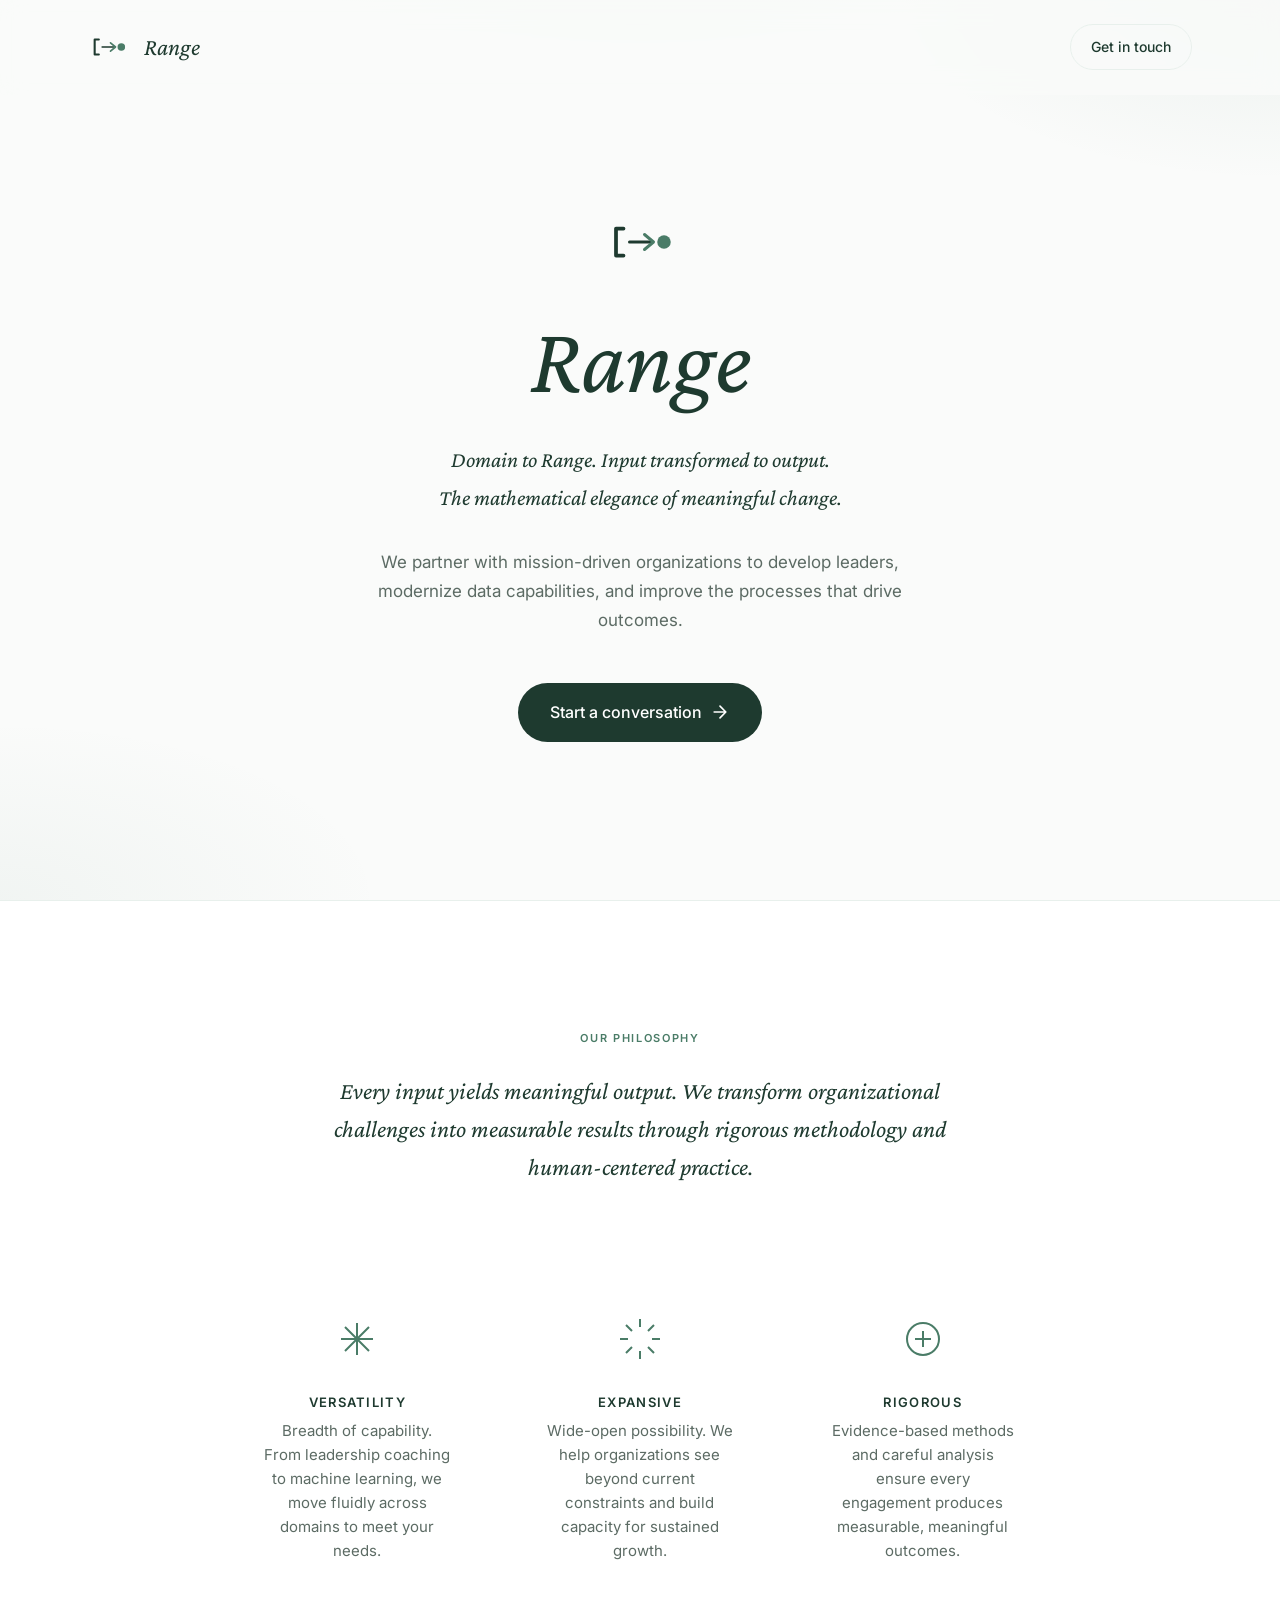
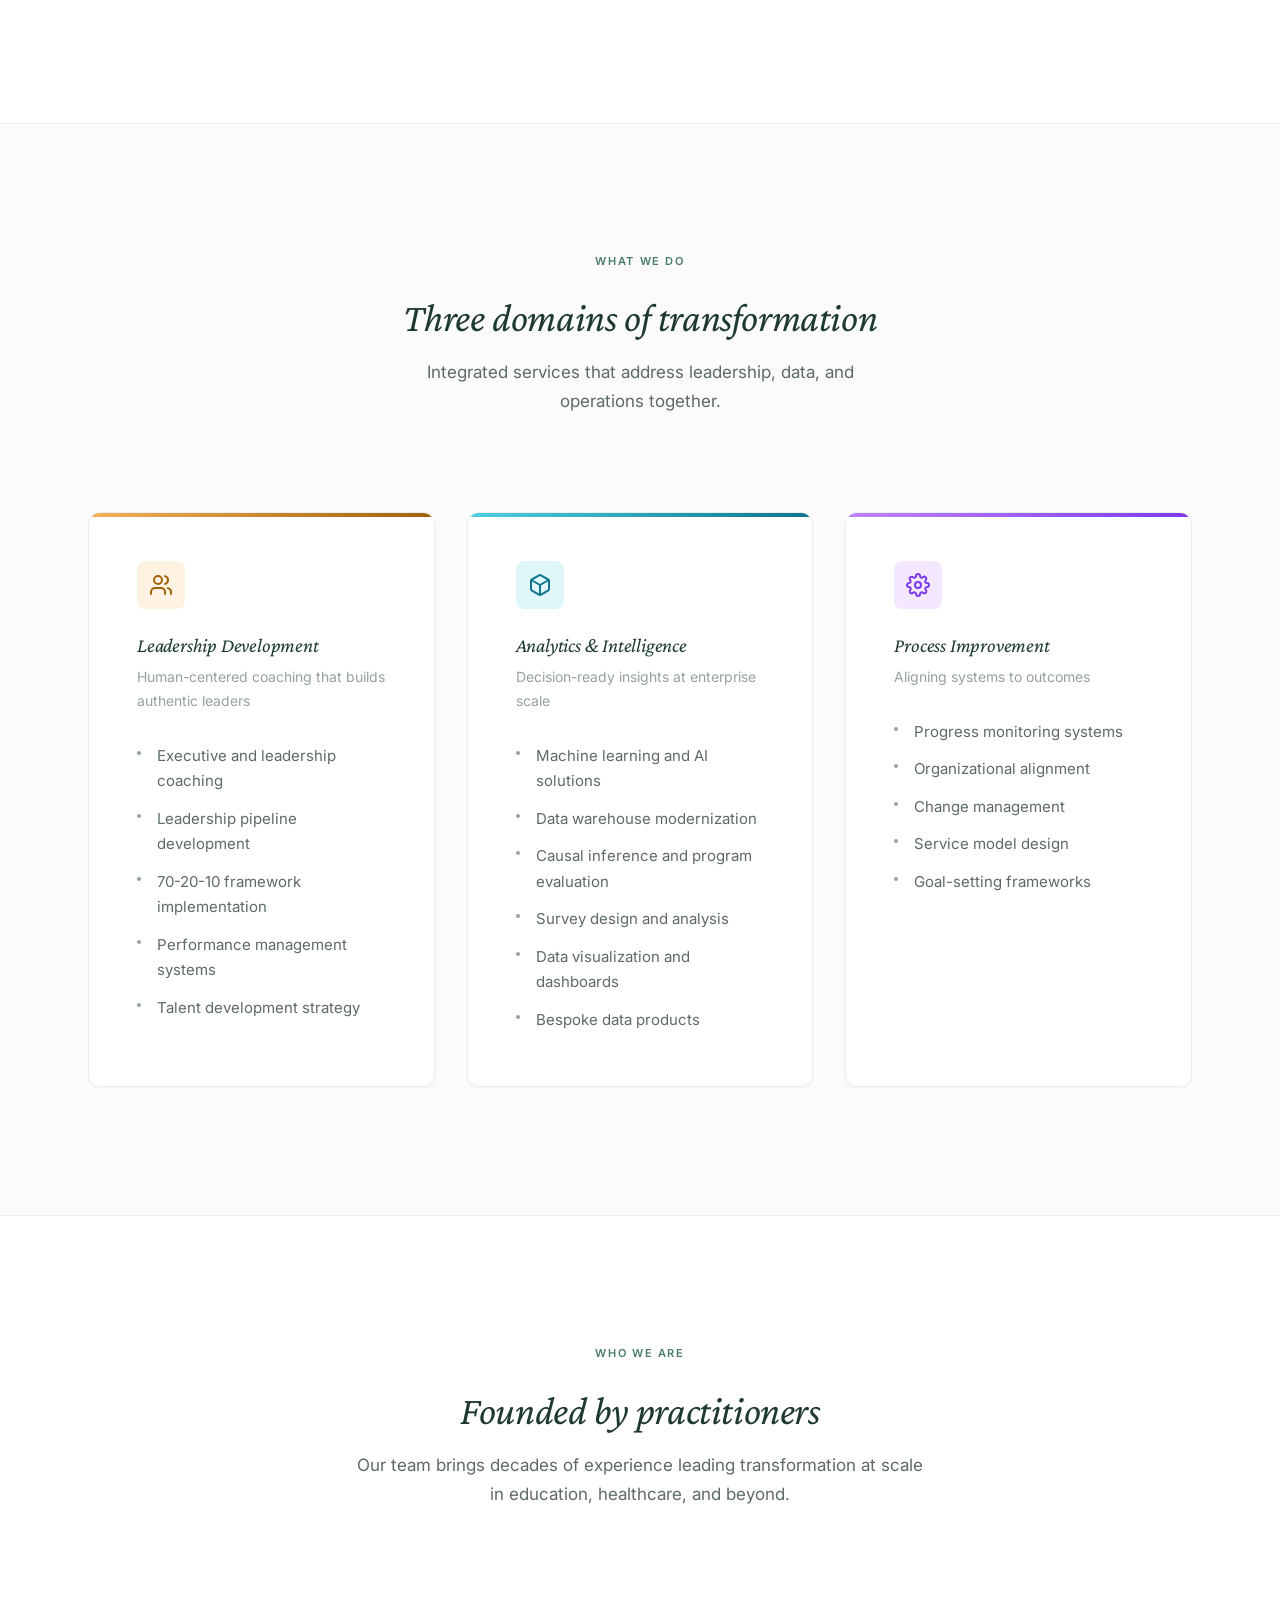
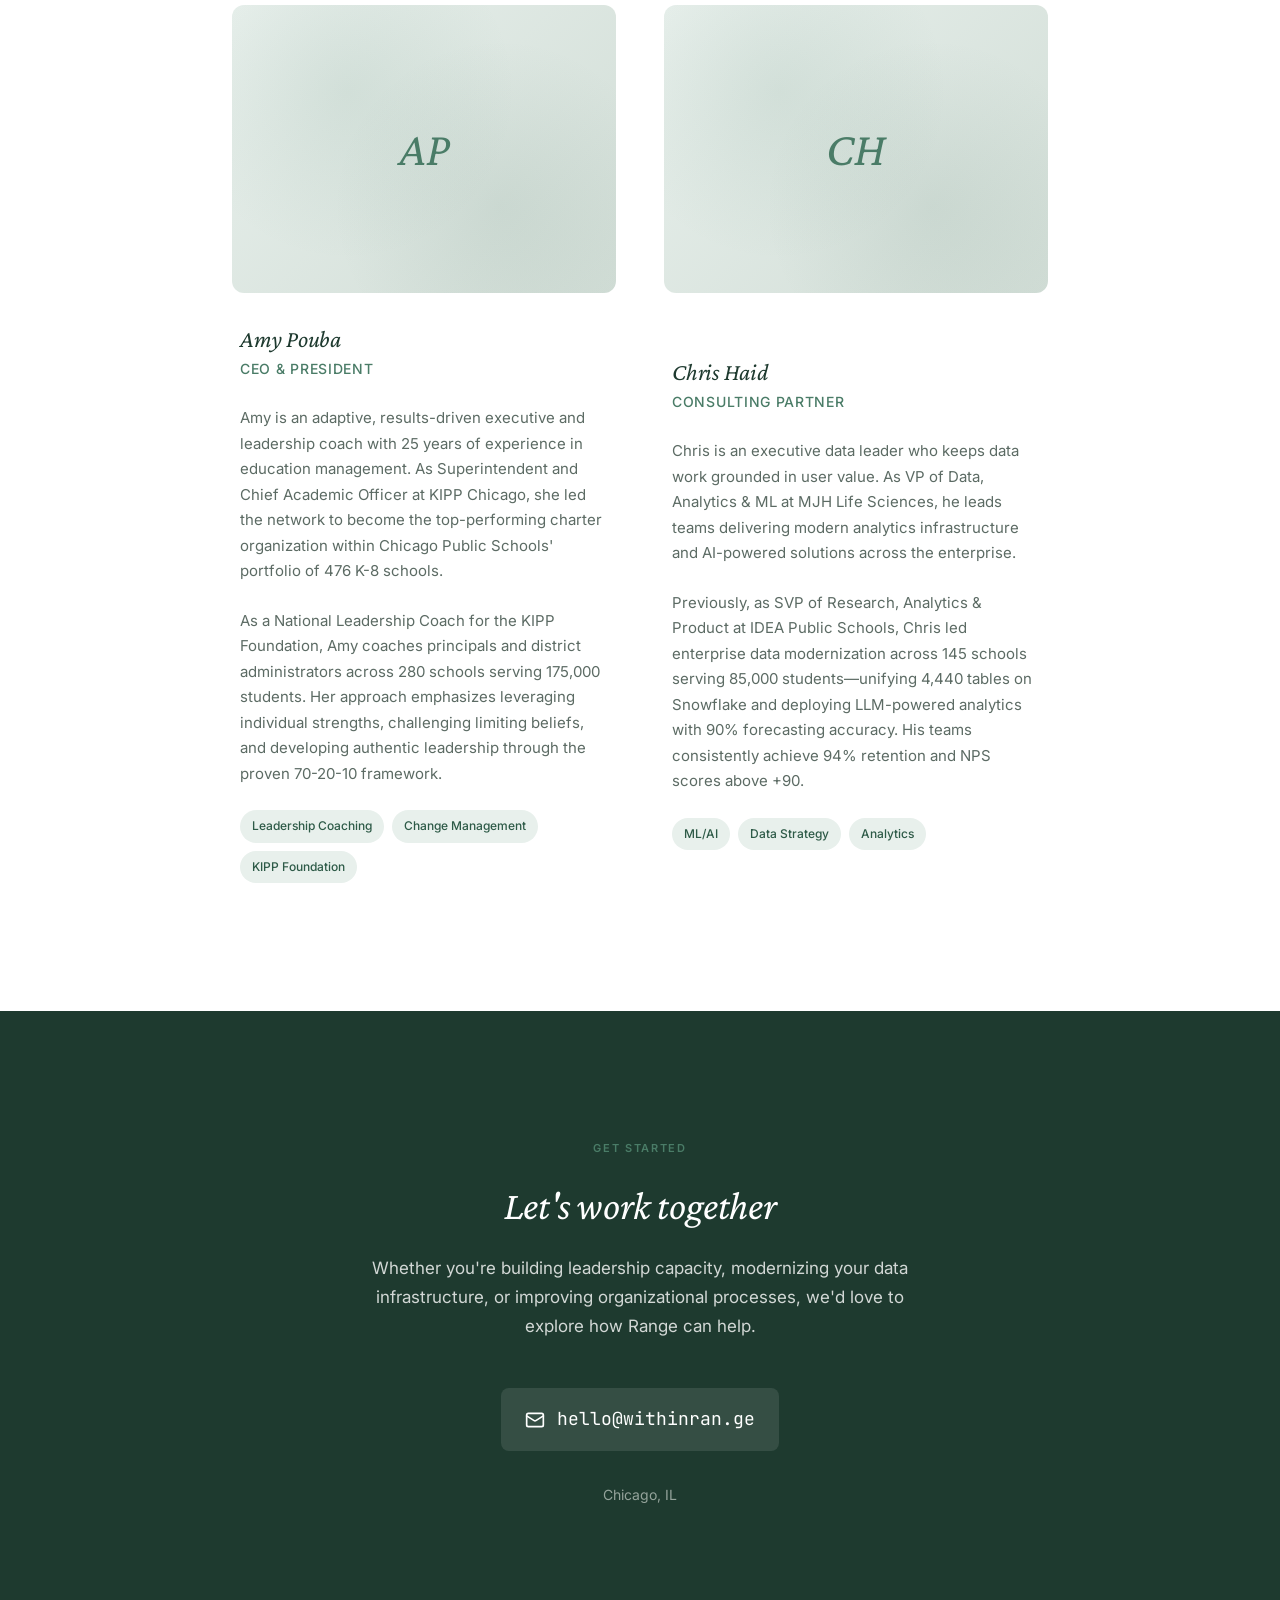
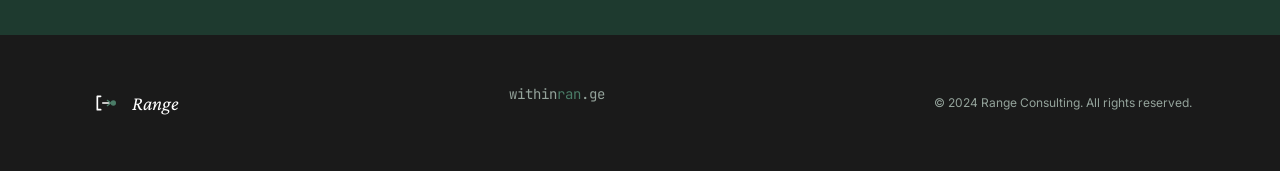
==== index.html @ 1e7253f2 "Reorder philosophy pillars: Versatility, Expansive, Rigorous" ====
<!DOCTYPE html>
<html lang="en">
<head>
  <meta charset="UTF-8">
  <meta name="viewport" content="width=device-width, initial-scale=1.0">
  <title>Range | Leadership, Analytics & Process Consulting</title>
  <meta name="description" content="Range partners with mission-driven organizations to develop leaders, modernize data capabilities, and improve processes that drive outcomes.">

  <!-- Open Graph -->
  <meta property="og:title" content="Range | Leadership, Analytics & Process Consulting">
  <meta property="og:description" content="Domain to Range. Input transformed to output. The mathematical elegance of meaningful change.">
  <meta property="og:type" content="website">
  <meta property="og:url" content="https://withinran.ge">

  <!-- Twitter -->
  <meta name="twitter:card" content="summary_large_image">
  <meta name="twitter:title" content="Range | Leadership, Analytics & Process Consulting">
  <meta name="twitter:description" content="Domain to Range. Input transformed to output. The mathematical elegance of meaningful change.">

  <!-- Favicon -->
  <link rel="icon" href="favicon.svg" type="image/svg+xml">

  <!-- Fonts -->
  <link rel="preconnect" href="https://fonts.googleapis.com">
  <link rel="preconnect" href="https://fonts.gstatic.com" crossorigin>
  <link href="https://fonts.googleapis.com/css2?family=Crimson+Pro:ital,wght@0,400;1,400&family=Inter:wght@400;500;600&family=JetBrains+Mono:wght@400&display=swap" rel="stylesheet">

  <!-- Styles -->
  <link rel="stylesheet" href="css/styles.css">
</head>
<body>
  <!-- Skip Link -->
  <a href="#main" class="skip-link">Skip to main content</a>

  <!-- Header -->
  <header class="header" id="header">
    <div class="container">
      <div class="header__inner">
        <a href="#" class="header__logo">
          <!-- Logo SVG - bracket notation with transformation -->
          <svg width="40" height="22" viewBox="0 0 48 26" fill="none" aria-hidden="true">
            <path d="M8 4V22M8 4H13M8 22H13" stroke="currentColor" stroke-width="2.5" stroke-linecap="round" stroke-linejoin="round"/>
            <path d="M17 13H31" stroke="currentColor" stroke-width="2" stroke-linecap="round"/>
            <path d="M27 8L33 13L27 18" stroke="#4a7c67" stroke-width="2" stroke-linecap="round" stroke-linejoin="round"/>
            <circle cx="40" cy="13" r="4.5" fill="#4a7c67"/>
          </svg>
          <span class="header__wordmark">Range</span>
        </a>
        <a href="mailto:hello@withinran.ge" class="header__cta">Get in touch</a>
      </div>
    </div>
  </header>

  <main id="main">
    <!-- Hero Section -->
    <section class="hero">
      <div class="hero__content">
        <div class="hero__logo">
          <svg width="72" height="40" viewBox="0 0 48 26" fill="none" aria-hidden="true">
            <path d="M8 4V22M8 4H13M8 22H13" stroke="currentColor" stroke-width="2.5" stroke-linecap="round" stroke-linejoin="round"/>
            <path d="M17 13H31" stroke="currentColor" stroke-width="2" stroke-linecap="round"/>
            <path d="M27 8L33 13L27 18" stroke="#4a7c67" stroke-width="2" stroke-linecap="round" stroke-linejoin="round"/>
            <circle cx="40" cy="13" r="4.5" fill="#4a7c67"/>
          </svg>
        </div>
        <h1 class="hero__title">Range</h1>
        <p class="hero__tagline">Domain to Range. Input transformed to output.<br>The mathematical elegance of meaningful change.</p>
        <p class="hero__description">We partner with mission-driven organizations to develop leaders, modernize data capabilities, and improve the processes that drive outcomes.</p>
        <a href="mailto:hello@withinran.ge" class="hero__cta">
          Start a conversation
          <svg width="20" height="20" viewBox="0 0 24 24" fill="none" stroke="currentColor" stroke-width="2" stroke-linecap="round" stroke-linejoin="round">
            <path d="M5 12h14M12 5l7 7-7 7"/>
          </svg>
        </a>
      </div>
    </section>

    <!-- Concept Section -->
    <section class="concept" id="concept">
      <div class="container container--narrow">
        <div class="concept__header">
          <span class="section-label">Our Philosophy</span>
          <p class="concept__quote">Every input yields meaningful output. We transform organizational challenges into measurable results through rigorous methodology and human-centered practice.</p>
        </div>

        <div class="concept__pillars">
          <div class="pillar animate-on-scroll">
            <svg class="pillar__icon" viewBox="0 0 48 48" fill="none" stroke="currentColor" stroke-width="2">
              <path d="M8 24h32M24 8v32M12 12l24 24M36 12L12 36"/>
            </svg>
            <h3 class="pillar__title">Versatility</h3>
            <p class="pillar__description">Breadth of capability. From leadership coaching to machine learning, we move fluidly across domains to meet your needs.</p>
          </div>

          <div class="pillar animate-on-scroll">
            <svg class="pillar__icon" viewBox="0 0 48 48" fill="none" stroke="currentColor" stroke-width="2">
              <path d="M24 4v8M24 36v8M4 24h8M36 24h8M10 10l6 6M32 32l6 6M10 38l6-6M32 16l6-6"/>
            </svg>
            <h3 class="pillar__title">Expansive</h3>
            <p class="pillar__description">Wide-open possibility. We help organizations see beyond current constraints and build capacity for sustained growth.</p>
          </div>

          <div class="pillar animate-on-scroll">
            <svg class="pillar__icon" viewBox="0 0 48 48" fill="none" stroke="currentColor" stroke-width="2">
              <circle cx="24" cy="24" r="16"/>
              <path d="M24 16v16M16 24h16"/>
            </svg>
            <h3 class="pillar__title">Rigorous</h3>
            <p class="pillar__description">Evidence-based methods and careful analysis ensure every engagement produces measurable, meaningful outcomes.</p>
          </div>
        </div>
      </div>
    </section>

    <!-- Services Section -->
    <section class="services" id="services">
      <div class="container">
        <div class="services__header">
          <span class="section-label">What We Do</span>
          <h2 class="services__title">Three domains of transformation</h2>
          <p class="services__subtitle">Integrated services that address leadership, data, and operations together.</p>
        </div>

        <div class="services__grid">
          <!-- Leadership Development -->
          <div class="service-card service-card--leadership animate-on-scroll">
            <div class="service-card__icon">
              <svg viewBox="0 0 24 24" fill="none" stroke="currentColor" stroke-width="2" stroke-linecap="round" stroke-linejoin="round">
                <path d="M16 21v-2a4 4 0 0 0-4-4H6a4 4 0 0 0-4 4v2"/>
                <circle cx="9" cy="7" r="4"/>
                <path d="M22 21v-2a4 4 0 0 0-3-3.87M16 3.13a4 4 0 0 1 0 7.75"/>
              </svg>
            </div>
            <h3 class="service-card__title">Leadership Development</h3>
            <p class="service-card__subtitle">Human-centered coaching that builds authentic leaders</p>
            <ul class="service-card__list">
              <li>Executive and leadership coaching</li>
              <li>Leadership pipeline development</li>
              <li>70-20-10 framework implementation</li>
              <li>Performance management systems</li>
              <li>Talent development strategy</li>
            </ul>
          </div>

          <!-- Analytics & Intelligence -->
          <div class="service-card service-card--analytics animate-on-scroll">
            <div class="service-card__icon">
              <svg viewBox="0 0 24 24" fill="none" stroke="currentColor" stroke-width="2" stroke-linecap="round" stroke-linejoin="round">
                <path d="M21 16V8a2 2 0 0 0-1-1.73l-7-4a2 2 0 0 0-2 0l-7 4A2 2 0 0 0 3 8v8a2 2 0 0 0 1 1.73l7 4a2 2 0 0 0 2 0l7-4A2 2 0 0 0 21 16z"/>
                <path d="M3.29 7L12 12l8.71-5M12 22V12"/>
              </svg>
            </div>
            <h3 class="service-card__title">Analytics & Intelligence</h3>
            <p class="service-card__subtitle">Decision-ready insights at enterprise scale</p>
            <ul class="service-card__list">
              <li>Machine learning and AI solutions</li>
              <li>Data warehouse modernization</li>
              <li>Causal inference and program evaluation</li>
              <li>Survey design and analysis</li>
              <li>Data visualization and dashboards</li>
              <li>Bespoke data products</li>
            </ul>
          </div>

          <!-- Process Improvement -->
          <div class="service-card service-card--process animate-on-scroll">
            <div class="service-card__icon">
              <svg viewBox="0 0 24 24" fill="none" stroke="currentColor" stroke-width="2" stroke-linecap="round" stroke-linejoin="round">
                <circle cx="12" cy="12" r="3"/>
                <path d="M19.4 15a1.65 1.65 0 0 0 .33 1.82l.06.06a2 2 0 0 1 0 2.83 2 2 0 0 1-2.83 0l-.06-.06a1.65 1.65 0 0 0-1.82-.33 1.65 1.65 0 0 0-1 1.51V21a2 2 0 0 1-2 2 2 2 0 0 1-2-2v-.09A1.65 1.65 0 0 0 9 19.4a1.65 1.65 0 0 0-1.82.33l-.06.06a2 2 0 0 1-2.83 0 2 2 0 0 1 0-2.83l.06-.06a1.65 1.65 0 0 0 .33-1.82 1.65 1.65 0 0 0-1.51-1H3a2 2 0 0 1-2-2 2 2 0 0 1 2-2h.09A1.65 1.65 0 0 0 4.6 9a1.65 1.65 0 0 0-.33-1.82l-.06-.06a2 2 0 0 1 0-2.83 2 2 0 0 1 2.83 0l.06.06a1.65 1.65 0 0 0 1.82.33H9a1.65 1.65 0 0 0 1-1.51V3a2 2 0 0 1 2-2 2 2 0 0 1 2 2v.09a1.65 1.65 0 0 0 1 1.51 1.65 1.65 0 0 0 1.82-.33l.06-.06a2 2 0 0 1 2.83 0 2 2 0 0 1 0 2.83l-.06.06a1.65 1.65 0 0 0-.33 1.82V9a1.65 1.65 0 0 0 1.51 1H21a2 2 0 0 1 2 2 2 2 0 0 1-2 2h-.09a1.65 1.65 0 0 0-1.51 1z"/>
              </svg>
            </div>
            <h3 class="service-card__title">Process Improvement</h3>
            <p class="service-card__subtitle">Aligning systems to outcomes</p>
            <ul class="service-card__list">
              <li>Progress monitoring systems</li>
              <li>Organizational alignment</li>
              <li>Change management</li>
              <li>Service model design</li>
              <li>Goal-setting frameworks</li>
            </ul>
          </div>
        </div>
      </div>
    </section>

    <!-- Founders Section -->
    <section class="founders" id="founders">
      <div class="container container--narrow">
        <div class="founders__header">
          <span class="section-label">Who We Are</span>
          <h2 class="founders__title">Founded by practitioners</h2>
          <p class="founders__subtitle">Our team brings decades of experience leading transformation at scale in education, healthcare, and beyond.</p>
        </div>

        <div class="founders__grid">
          <!-- Amy Pouba -->
          <div class="founder-card animate-on-scroll">
            <div class="founder-card__image">
              <span class="founder-card__initials">AP</span>
            </div>
            <div class="founder-card__content">
              <h3 class="founder-card__name">Amy Pouba</h3>
              <p class="founder-card__role">CEO & President</p>
              <p class="founder-card__bio">Amy is an adaptive, results-driven executive and leadership coach with 25 years of experience in education management. As Superintendent and Chief Academic Officer at KIPP Chicago, she led the network to become the top-performing charter organization within Chicago Public Schools' portfolio of 476 K-8 schools.</p>
              <p class="founder-card__bio">As a National Leadership Coach for the KIPP Foundation, Amy coaches principals and district administrators across 280 schools serving 175,000 students. Her approach emphasizes leveraging individual strengths, challenging limiting beliefs, and developing authentic leadership through the proven 70-20-10 framework.</p>
              <div class="founder-card__highlights">
                <span class="founder-card__tag">Leadership Coaching</span>
                <span class="founder-card__tag">Change Management</span>
                <span class="founder-card__tag">KIPP Foundation</span>
              </div>
            </div>
          </div>

          <!-- Chris Haid -->
          <div class="founder-card animate-on-scroll">
            <div class="founder-card__image">
              <span class="founder-card__initials">CH</span>
            </div>
            <div class="founder-card__content">
              <h3 class="founder-card__name">Chris Haid</h3>
              <p class="founder-card__role">Consulting Partner</p>
              <p class="founder-card__bio">Chris is an executive data leader who keeps data work grounded in user value. As VP of Data, Analytics & ML at MJH Life Sciences, he leads teams delivering modern analytics infrastructure and AI-powered solutions across the enterprise.</p>
              <p class="founder-card__bio">Previously, as SVP of Research, Analytics & Product at IDEA Public Schools, Chris led enterprise data modernization across 145 schools serving 85,000 students&mdash;unifying 4,440 tables on Snowflake and deploying LLM-powered analytics with 90% forecasting accuracy. His teams consistently achieve 94% retention and NPS scores above +90.</p>
              <div class="founder-card__highlights">
                <span class="founder-card__tag">ML/AI</span>
                <span class="founder-card__tag">Data Strategy</span>
                <span class="founder-card__tag">Analytics</span>
              </div>
            </div>
          </div>
        </div>
      </div>
    </section>

    <!-- Contact Section -->
    <section class="contact" id="contact">
      <div class="container">
        <div class="contact__content">
          <span class="section-label">Get Started</span>
          <h2 class="contact__title">Let's work together</h2>
          <p class="contact__description">Whether you're building leadership capacity, modernizing your data infrastructure, or improving organizational processes, we'd love to explore how Range can help.</p>
          <a href="mailto:hello@withinran.ge" class="contact__email">
            <svg width="20" height="20" viewBox="0 0 24 24" fill="none" stroke="currentColor" stroke-width="2" stroke-linecap="round" stroke-linejoin="round">
              <rect x="2" y="4" width="20" height="16" rx="2"/>
              <path d="m22 7-8.97 5.7a1.94 1.94 0 0 1-2.06 0L2 7"/>
            </svg>
            hello@withinran.ge
          </a>
          <p class="contact__location">Chicago, IL</p>
        </div>
      </div>
    </section>
  </main>

  <!-- Footer -->
  <footer class="footer">
    <div class="container">
      <div class="footer__inner">
        <div class="footer__logo">
          <svg width="32" height="32" viewBox="0 0 48 48" fill="none" aria-hidden="true">
            <path d="M14 14V34M14 14H19M14 34H19" stroke="currentColor" stroke-width="2.5" stroke-linecap="round" stroke-linejoin="round"/>
            <path d="M22 24H32" stroke="currentColor" stroke-width="2" stroke-linecap="round"/>
            <path d="M29 20L34 24L29 28" stroke="#4a7c67" stroke-width="2" stroke-linecap="round" stroke-linejoin="round"/>
            <circle cx="38" cy="24" r="4" fill="#4a7c67"/>
          </svg>
          <span class="footer__wordmark">Range</span>
        </div>
        <p class="footer__domain">within<span>ran</span>.ge</p>
        <p class="footer__copyright">&copy; 2024 Range Consulting. All rights reserved.</p>
      </div>
    </div>
  </footer>

  <!-- Scripts -->
  <script>
    // Header scroll effect
    const header = document.getElementById('header');
    window.addEventListener('scroll', () => {
      header.classList.toggle('scrolled', window.scrollY > 50);
    });

    // Scroll-triggered animations using Intersection Observer
    const animatedElements = document.querySelectorAll('.animate-on-scroll');

    const observer = new IntersectionObserver((entries) => {
      entries.forEach(entry => {
        if (entry.isIntersecting) {
          entry.target.classList.add('is-visible');
        }
      });
    }, {
      threshold: 0.1,
      rootMargin: '0px 0px -50px 0px'
    });

    animatedElements.forEach(el => observer.observe(el));
  </script>
</body>
</html>
---- css/styles.css ----
/* ==========================================================================
   Range - Brand System & Styles
   Domain to Range. The mathematical elegance of meaningful change.
   ========================================================================== */

/* --------------------------------------------------------------------------
   CSS Custom Properties - Brand System
   -------------------------------------------------------------------------- */
:root {
  /* Core green palette */
  --forest: #1e3a2f;
  --pine: #2d5a47;
  --sage: #4a7c67;
  --mist: #e8f0ec;

  /* Emphasis colors */
  --ember: #c2410c;
  --gold: #a16207;

  /* Neutrals */
  --ink: #1a1a1a;
  --slate: #5c6b64;
  --stone: #94a39b;
  --paper: #fafbfa;

  /* Leadership palette (warm amber) */
  --lead-100: #fef3e2;
  --lead-200: #fcd9a8;
  --lead-300: #f5b056;
  --lead-400: #d97706;
  --lead-500: #a16207;
  --lead-600: #713f12;

  /* Analytics palette (cool cyan) */
  --analytics-100: #e0f7fa;
  --analytics-200: #b2ebf2;
  --analytics-300: #4dd0e1;
  --analytics-400: #0891b2;
  --analytics-500: #0e7490;
  --analytics-600: #164e63;

  /* Process palette (violet) */
  --process-100: #f3e8ff;
  --process-200: #e9d5ff;
  --process-300: #c084fc;
  --process-400: #9333ea;
  --process-500: #7c3aed;
  --process-600: #5b21b6;

  /* Typography */
  --font-display: 'Latin Modern Roman', 'Crimson Pro', Georgia, 'Times New Roman', serif;
  --font-body: 'Inter', system-ui, -apple-system, sans-serif;
  --font-mono: 'JetBrains Mono', ui-monospace, monospace;

  /* Spacing scale */
  --space-xs: 0.5rem;
  --space-sm: 1rem;
  --space-md: 1.5rem;
  --space-lg: 2rem;
  --space-xl: 3rem;
  --space-2xl: 4rem;
  --space-3xl: 6rem;
  --space-4xl: 8rem;

  /* Transitions */
  --ease-out: cubic-bezier(0.16, 1, 0.3, 1);
  --duration-fast: 150ms;
  --duration-normal: 300ms;
  --duration-slow: 500ms;
}

/* --------------------------------------------------------------------------
   Base Reset & Typography
   -------------------------------------------------------------------------- */
*, *::before, *::after {
  box-sizing: border-box;
  margin: 0;
  padding: 0;
}

html {
  scroll-behavior: smooth;
  font-size: 16px;
}

@media (prefers-reduced-motion: reduce) {
  html {
    scroll-behavior: auto;
  }
  *, *::before, *::after {
    animation-duration: 0.01ms !important;
    animation-iteration-count: 1 !important;
    transition-duration: 0.01ms !important;
  }
}

body {
  font-family: var(--font-body);
  font-size: 1rem;
  line-height: 1.7;
  color: var(--slate);
  background-color: var(--paper);
  -webkit-font-smoothing: antialiased;
  -moz-osx-font-smoothing: grayscale;
}

/* Display typography - italic serif */
h1, h2, h3, .display {
  font-family: var(--font-display);
  font-style: italic;
  font-weight: 400;
  color: var(--forest);
  letter-spacing: -0.01em;
  line-height: 1.2;
}

h1 {
  font-size: clamp(2.5rem, 8vw, 4rem);
}

h2 {
  font-size: clamp(1.75rem, 4vw, 2.5rem);
}

h3 {
  font-size: clamp(1.25rem, 3vw, 1.5rem);
}

/* Section labels - uppercase sans */
.section-label {
  font-family: var(--font-body);
  font-size: 0.6875rem;
  font-weight: 600;
  text-transform: uppercase;
  letter-spacing: 0.15em;
  color: var(--sage);
  display: block;
  margin-bottom: var(--space-md);
}

p {
  margin-bottom: var(--space-sm);
}

p:last-child {
  margin-bottom: 0;
}

a {
  color: var(--pine);
  text-decoration: none;
  transition: color var(--duration-fast) var(--ease-out);
}

a:hover {
  color: var(--forest);
}

/* --------------------------------------------------------------------------
   Layout Utilities
   -------------------------------------------------------------------------- */
.container {
  max-width: 72rem;
  margin: 0 auto;
  padding: 0 var(--space-md);
}

.container--narrow {
  max-width: 54rem;
}

section {
  padding: var(--space-4xl) 0;
}

@media (max-width: 768px) {
  section {
    padding: var(--space-3xl) 0;
  }
}

/* --------------------------------------------------------------------------
   Header & Navigation
   -------------------------------------------------------------------------- */
.header {
  position: fixed;
  top: 0;
  left: 0;
  right: 0;
  z-index: 100;
  padding: var(--space-md) 0;
  background: rgba(250, 251, 250, 0.85);
  backdrop-filter: blur(12px);
  -webkit-backdrop-filter: blur(12px);
  border-bottom: 1px solid transparent;
  transition: border-color var(--duration-normal) var(--ease-out),
              background var(--duration-normal) var(--ease-out);
}

.header.scrolled {
  border-bottom-color: var(--mist);
  background: rgba(250, 251, 250, 0.95);
}

.header__inner {
  display: flex;
  align-items: center;
  justify-content: space-between;
}

.header__logo {
  display: flex;
  align-items: center;
  gap: var(--space-sm);
}

.header__logo svg {
  color: var(--forest);
}

.header__wordmark {
  font-family: var(--font-display);
  font-style: italic;
  font-size: 1.5rem;
  color: var(--forest);
}

.header__cta {
  font-size: 0.875rem;
  font-weight: 500;
  color: var(--forest);
  padding: 0.625rem 1.25rem;
  border: 1px solid var(--mist);
  border-radius: 2rem;
  transition: all var(--duration-fast) var(--ease-out);
}

.header__cta:hover {
  background: var(--forest);
  border-color: var(--forest);
  color: white;
}

/* --------------------------------------------------------------------------
   Hero Section
   -------------------------------------------------------------------------- */
.hero {
  min-height: 100vh;
  display: flex;
  align-items: center;
  justify-content: center;
  text-align: center;
  padding-top: calc(var(--space-4xl) + 4rem);
  position: relative;
  overflow: hidden;
}

.hero::before {
  content: '';
  position: absolute;
  top: 0;
  left: 0;
  right: 0;
  bottom: 0;
  background:
    radial-gradient(ellipse 80% 50% at 50% -20%, var(--mist) 0%, transparent 50%),
    radial-gradient(ellipse 60% 40% at 100% 0%, rgba(74, 124, 103, 0.08) 0%, transparent 50%),
    radial-gradient(ellipse 60% 40% at 0% 100%, rgba(74, 124, 103, 0.05) 0%, transparent 50%);
  pointer-events: none;
}

.hero__content {
  position: relative;
  z-index: 1;
  max-width: 48rem;
  padding: 0 var(--space-md);
}

.hero__logo {
  margin-bottom: var(--space-lg);
  opacity: 0;
  animation: fadeUp 0.8s var(--ease-out) 0.2s forwards;
}

.hero__logo svg {
  color: var(--forest);
}

.hero__title {
  font-size: clamp(3.5rem, 12vw, 6rem);
  margin-bottom: var(--space-md);
  opacity: 0;
  animation: fadeUp 0.8s var(--ease-out) 0.3s forwards;
}

.hero__tagline {
  font-family: var(--font-display);
  font-style: italic;
  font-size: clamp(1.125rem, 3vw, 1.375rem);
  color: var(--forest);
  margin-bottom: var(--space-lg);
  opacity: 0;
  animation: fadeUp 0.8s var(--ease-out) 0.4s forwards;
}

.hero__description {
  font-size: 1.0625rem;
  color: var(--slate);
  max-width: 36rem;
  margin: 0 auto var(--space-xl);
  opacity: 0;
  animation: fadeUp 0.8s var(--ease-out) 0.5s forwards;
}

.hero__cta {
  display: inline-flex;
  align-items: center;
  gap: 0.5rem;
  font-weight: 500;
  color: white;
  background: var(--forest);
  padding: 1rem 2rem;
  border-radius: 3rem;
  transition: all var(--duration-normal) var(--ease-out);
  opacity: 0;
  animation: fadeUp 0.8s var(--ease-out) 0.6s forwards;
}

.hero__cta:hover {
  background: var(--pine);
  color: white;
  transform: translateY(-2px);
  box-shadow: 0 8px 24px rgba(30, 58, 47, 0.2);
}

.hero__cta svg {
  transition: transform var(--duration-fast) var(--ease-out);
}

.hero__cta:hover svg {
  transform: translateX(4px);
}

/* --------------------------------------------------------------------------
   Concept Section
   -------------------------------------------------------------------------- */
.concept {
  background: white;
  border-top: 1px solid var(--mist);
  border-bottom: 1px solid var(--mist);
}

.concept__header {
  text-align: center;
  margin-bottom: var(--space-3xl);
}

.concept__quote {
  font-family: var(--font-display);
  font-style: italic;
  font-size: clamp(1.25rem, 3vw, 1.5rem);
  color: var(--forest);
  max-width: 40rem;
  margin: 0 auto;
  line-height: 1.6;
}

.concept__pillars {
  display: grid;
  grid-template-columns: repeat(3, 1fr);
  gap: var(--space-lg);
}

@media (max-width: 768px) {
  .concept__pillars {
    grid-template-columns: 1fr;
    gap: var(--space-xl);
  }
}

.pillar {
  text-align: center;
  padding: var(--space-lg);
}

.pillar__icon {
  width: 3rem;
  height: 3rem;
  margin: 0 auto var(--space-md);
  color: var(--sage);
}

.pillar__title {
  font-family: var(--font-body);
  font-style: normal;
  font-size: 0.8125rem;
  font-weight: 600;
  text-transform: uppercase;
  letter-spacing: 0.1em;
  color: var(--forest);
  margin-bottom: var(--space-xs);
}

.pillar__description {
  font-size: 0.9375rem;
  color: var(--slate);
  line-height: 1.6;
}

/* --------------------------------------------------------------------------
   Services Section
   -------------------------------------------------------------------------- */
.services {
  background: var(--paper);
}

.services__header {
  text-align: center;
  margin-bottom: var(--space-3xl);
}

.services__title {
  margin-bottom: var(--space-sm);
}

.services__subtitle {
  font-size: 1.0625rem;
  color: var(--slate);
  max-width: 32rem;
  margin: 0 auto;
}

.services__grid {
  display: grid;
  grid-template-columns: repeat(3, 1fr);
  gap: var(--space-lg);
}

@media (max-width: 1024px) {
  .services__grid {
    grid-template-columns: 1fr;
    gap: var(--space-xl);
  }
}

.service-card {
  background: white;
  border-radius: 0.75rem;
  padding: var(--space-xl);
  box-shadow: 0 1px 3px rgba(0, 0, 0, 0.04);
  border: 1px solid var(--mist);
  transition: all var(--duration-normal) var(--ease-out);
  position: relative;
  overflow: hidden;
}

.service-card::before {
  content: '';
  position: absolute;
  top: 0;
  left: 0;
  right: 0;
  height: 4px;
}

.service-card:hover {
  transform: translateY(-4px);
  box-shadow: 0 12px 32px rgba(0, 0, 0, 0.08);
}

/* Leadership card */
.service-card--leadership::before {
  background: linear-gradient(90deg, var(--lead-300), var(--lead-500));
}

.service-card--leadership .service-card__icon {
  background: var(--lead-100);
  color: var(--lead-500);
}

/* Analytics card */
.service-card--analytics::before {
  background: linear-gradient(90deg, var(--analytics-300), var(--analytics-500));
}

.service-card--analytics .service-card__icon {
  background: var(--analytics-100);
  color: var(--analytics-500);
}

/* Process card */
.service-card--process::before {
  background: linear-gradient(90deg, var(--process-300), var(--process-500));
}

.service-card--process .service-card__icon {
  background: var(--process-100);
  color: var(--process-500);
}

.service-card__icon {
  width: 3rem;
  height: 3rem;
  border-radius: 0.5rem;
  display: flex;
  align-items: center;
  justify-content: center;
  margin-bottom: var(--space-md);
}

.service-card__icon svg {
  width: 1.5rem;
  height: 1.5rem;
}

.service-card__title {
  font-size: 1.25rem;
  margin-bottom: var(--space-xs);
}

.service-card__subtitle {
  font-size: 0.875rem;
  color: var(--stone);
  margin-bottom: var(--space-md);
}

.service-card__list {
  list-style: none;
}

.service-card__list li {
  font-size: 0.9375rem;
  color: var(--slate);
  padding: 0.375rem 0;
  padding-left: 1.25rem;
  position: relative;
}

.service-card__list li::before {
  content: '';
  position: absolute;
  left: 0;
  top: 0.875rem;
  width: 4px;
  height: 4px;
  border-radius: 50%;
  background: var(--stone);
}

/* --------------------------------------------------------------------------
   Founders Section
   -------------------------------------------------------------------------- */
.founders {
  background: white;
  border-top: 1px solid var(--mist);
}

.founders__header {
  text-align: center;
  margin-bottom: var(--space-3xl);
}

.founders__title {
  margin-bottom: var(--space-sm);
}

.founders__subtitle {
  font-size: 1.0625rem;
  color: var(--slate);
  max-width: 36rem;
  margin: 0 auto;
}

.founders__grid {
  display: grid;
  grid-template-columns: repeat(2, 1fr);
  gap: var(--space-xl);
}

@media (max-width: 768px) {
  .founders__grid {
    grid-template-columns: 1fr;
    gap: var(--space-3xl);
  }
}

.founder-card {
  display: grid;
  gap: var(--space-lg);
}

.founder-card__image {
  aspect-ratio: 4/3;
  background: linear-gradient(135deg, var(--mist) 0%, #d1ddd6 100%);
  border-radius: 0.75rem;
  display: flex;
  align-items: center;
  justify-content: center;
  position: relative;
  overflow: hidden;
}

.founder-card__image::before {
  content: '';
  position: absolute;
  inset: 0;
  background:
    radial-gradient(circle at 30% 30%, rgba(74, 124, 103, 0.1) 0%, transparent 50%),
    radial-gradient(circle at 70% 70%, rgba(45, 90, 71, 0.08) 0%, transparent 50%);
}

.founder-card__initials {
  font-family: var(--font-display);
  font-style: italic;
  font-size: 3rem;
  color: var(--sage);
  position: relative;
  z-index: 1;
}

.founder-card__content {
  padding: 0 var(--space-xs);
}

.founder-card__name {
  font-size: 1.5rem;
  margin-bottom: 0.25rem;
}

.founder-card__role {
  font-size: 0.875rem;
  font-weight: 500;
  color: var(--sage);
  text-transform: uppercase;
  letter-spacing: 0.05em;
  margin-bottom: var(--space-md);
}

.founder-card__bio {
  font-size: 0.9375rem;
  color: var(--slate);
  margin-bottom: var(--space-md);
}

.founder-card__highlights {
  display: flex;
  flex-wrap: wrap;
  gap: 0.5rem;
}

.founder-card__tag {
  font-size: 0.75rem;
  font-weight: 500;
  color: var(--pine);
  background: var(--mist);
  padding: 0.375rem 0.75rem;
  border-radius: 2rem;
}

/* --------------------------------------------------------------------------
   Contact Section
   -------------------------------------------------------------------------- */
.contact {
  background: var(--forest);
  color: white;
  text-align: center;
}

.contact__content {
  max-width: 36rem;
  margin: 0 auto;
}

.contact .section-label {
  color: var(--sage);
}

.contact__title {
  color: white;
  margin-bottom: var(--space-md);
}

.contact__description {
  font-size: 1.0625rem;
  color: rgba(255, 255, 255, 0.8);
  margin-bottom: var(--space-xl);
}

.contact__email {
  display: inline-flex;
  align-items: center;
  gap: 0.75rem;
  font-family: var(--font-mono);
  font-size: 1.125rem;
  color: white;
  background: rgba(255, 255, 255, 0.1);
  padding: 1rem 1.5rem;
  border-radius: 0.5rem;
  margin-bottom: var(--space-lg);
  transition: all var(--duration-fast) var(--ease-out);
}

.contact__email:hover {
  background: rgba(255, 255, 255, 0.15);
  color: white;
}

.contact__location {
  font-size: 0.875rem;
  color: var(--stone);
}

/* --------------------------------------------------------------------------
   Footer
   -------------------------------------------------------------------------- */
.footer {
  background: var(--ink);
  padding: var(--space-xl) 0;
}

.footer__inner {
  display: flex;
  align-items: center;
  justify-content: space-between;
}

@media (max-width: 640px) {
  .footer__inner {
    flex-direction: column;
    gap: var(--space-md);
    text-align: center;
  }
}

.footer__logo {
  display: flex;
  align-items: center;
  gap: 0.75rem;
}

.footer__logo svg {
  color: white;
}

.footer__wordmark {
  font-family: var(--font-display);
  font-style: italic;
  font-size: 1.25rem;
  color: white;
}

.footer__domain {
  font-family: var(--font-mono);
  font-size: 0.875rem;
  color: var(--stone);
}

.footer__domain span {
  color: var(--sage);
}

.footer__copyright {
  font-size: 0.75rem;
  color: var(--stone);
}

/* --------------------------------------------------------------------------
   Animations
   -------------------------------------------------------------------------- */
@keyframes fadeUp {
  from {
    opacity: 0;
    transform: translateY(20px);
  }
  to {
    opacity: 1;
    transform: translateY(0);
  }
}

@keyframes fadeIn {
  from {
    opacity: 0;
  }
  to {
    opacity: 1;
  }
}

/* Scroll-triggered animations */
.animate-on-scroll {
  opacity: 0;
  transform: translateY(20px);
  transition: opacity 0.6s var(--ease-out), transform 0.6s var(--ease-out);
}

.animate-on-scroll.is-visible {
  opacity: 1;
  transform: translateY(0);
}

/* Stagger delays for grid items */
.animate-on-scroll:nth-child(1) { transition-delay: 0ms; }
.animate-on-scroll:nth-child(2) { transition-delay: 100ms; }
.animate-on-scroll:nth-child(3) { transition-delay: 200ms; }

/* --------------------------------------------------------------------------
   Utility Classes
   -------------------------------------------------------------------------- */
.sr-only {
  position: absolute;
  width: 1px;
  height: 1px;
  padding: 0;
  margin: -1px;
  overflow: hidden;
  clip: rect(0, 0, 0, 0);
  white-space: nowrap;
  border: 0;
}

/* Focus styles for accessibility */
:focus-visible {
  outline: 2px solid var(--sage);
  outline-offset: 2px;
}

/* Skip link */
.skip-link {
  position: absolute;
  top: -100%;
  left: var(--space-md);
  background: var(--forest);
  color: white;
  padding: var(--space-xs) var(--space-sm);
  border-radius: 0.25rem;
  z-index: 1000;
  transition: top var(--duration-fast);
}

.skip-link:focus {
  top: var(--space-md);
}
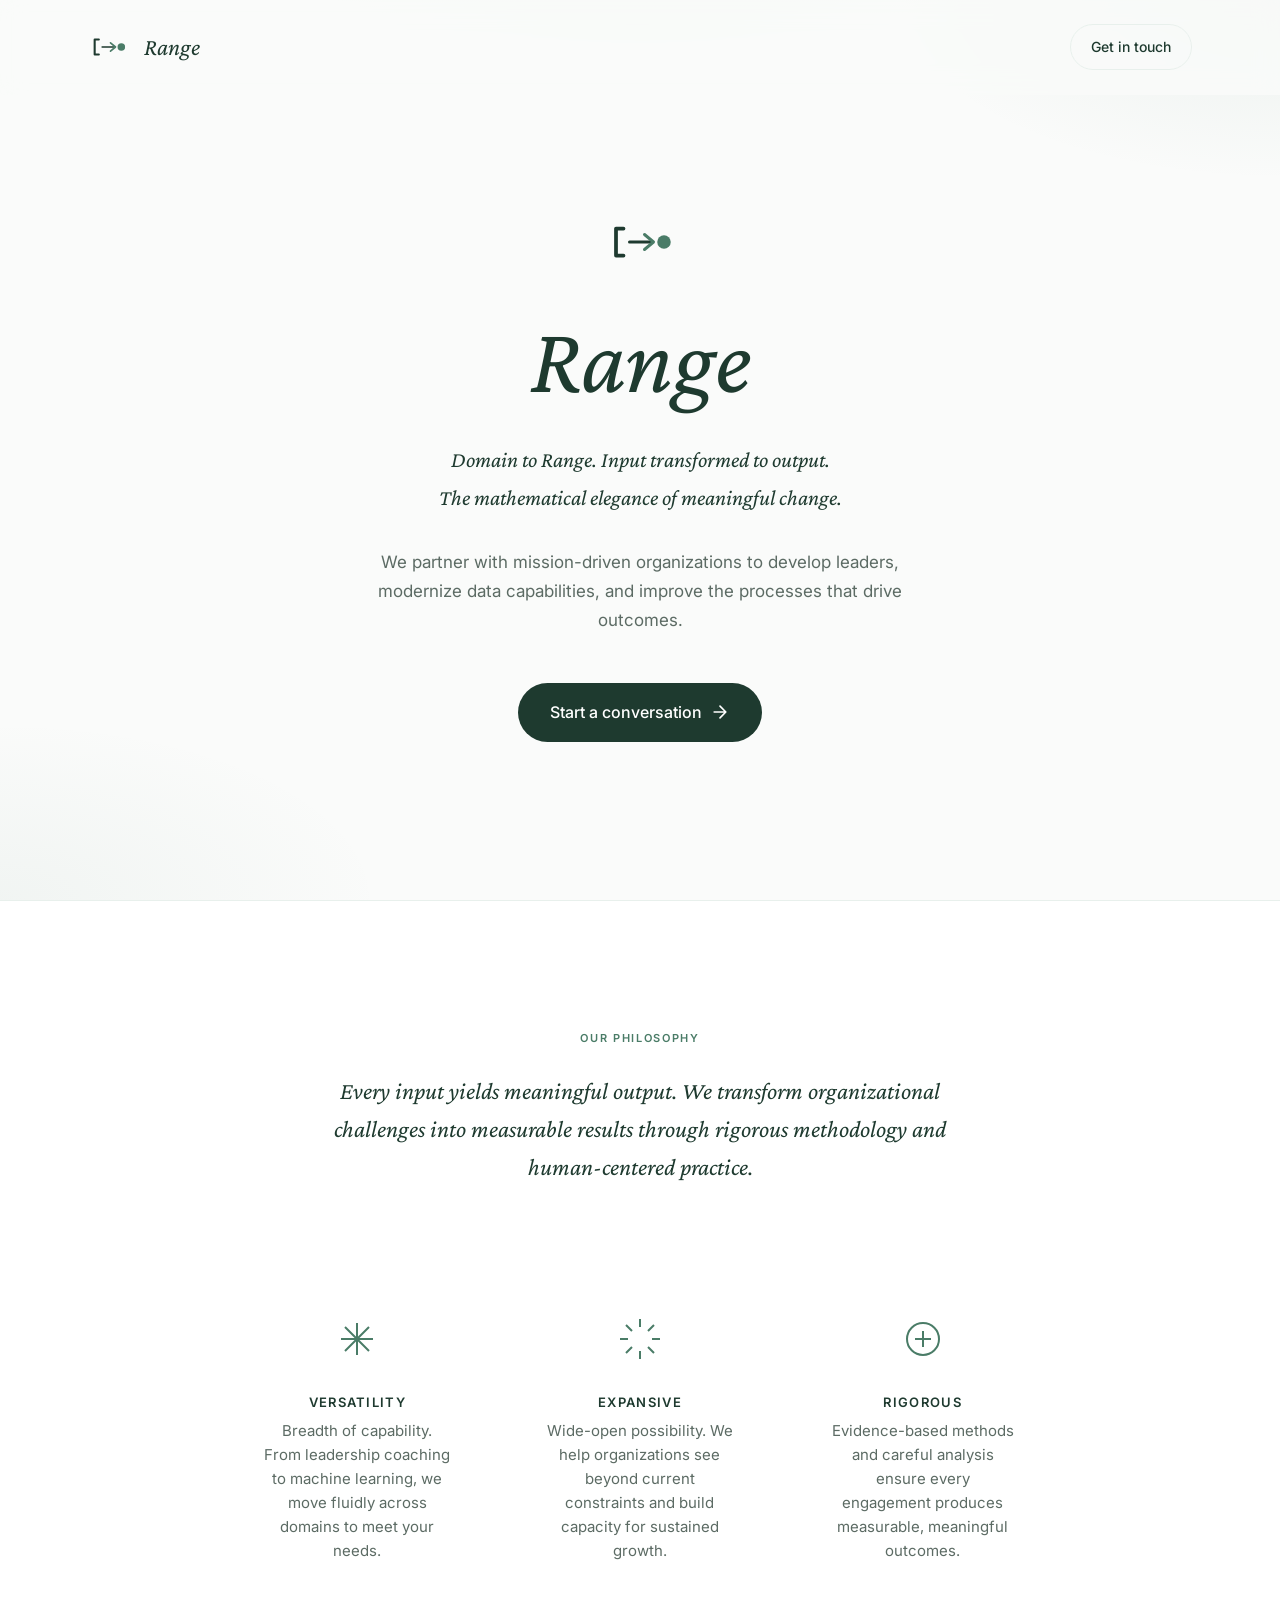
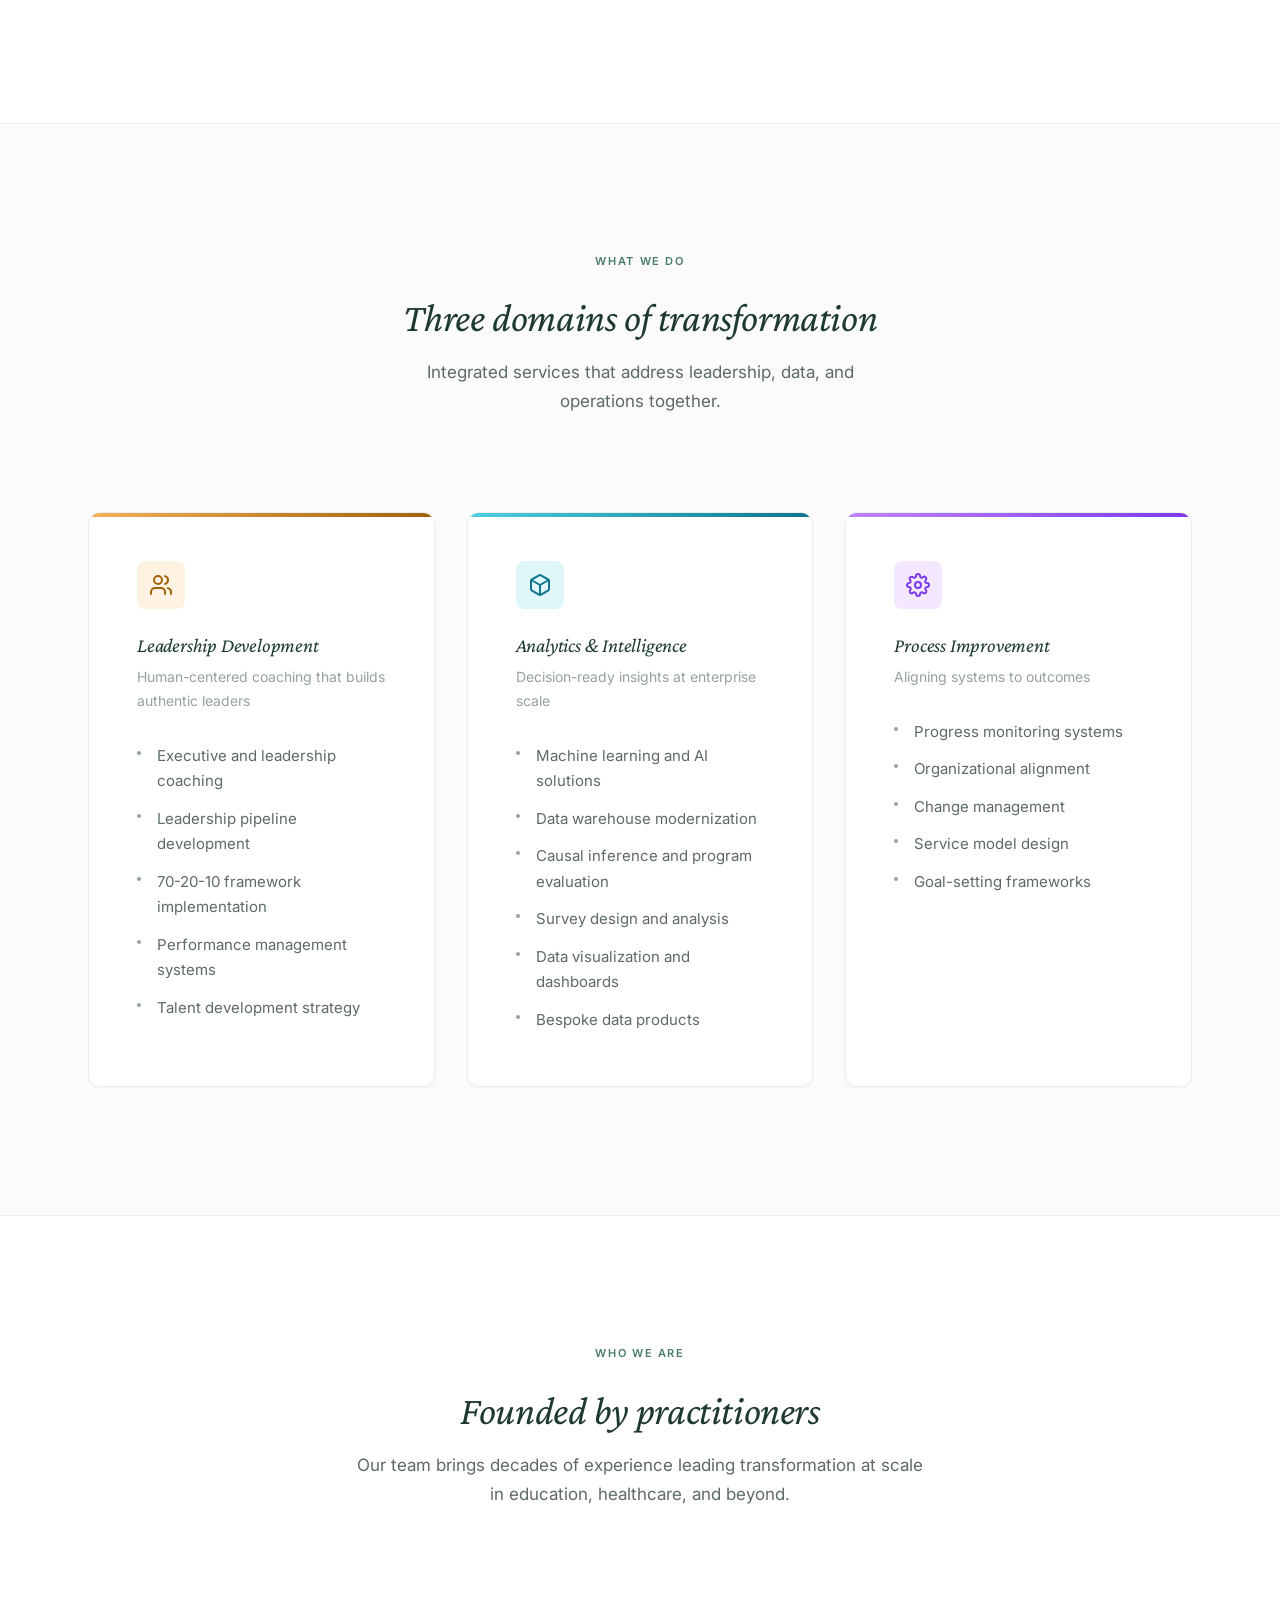
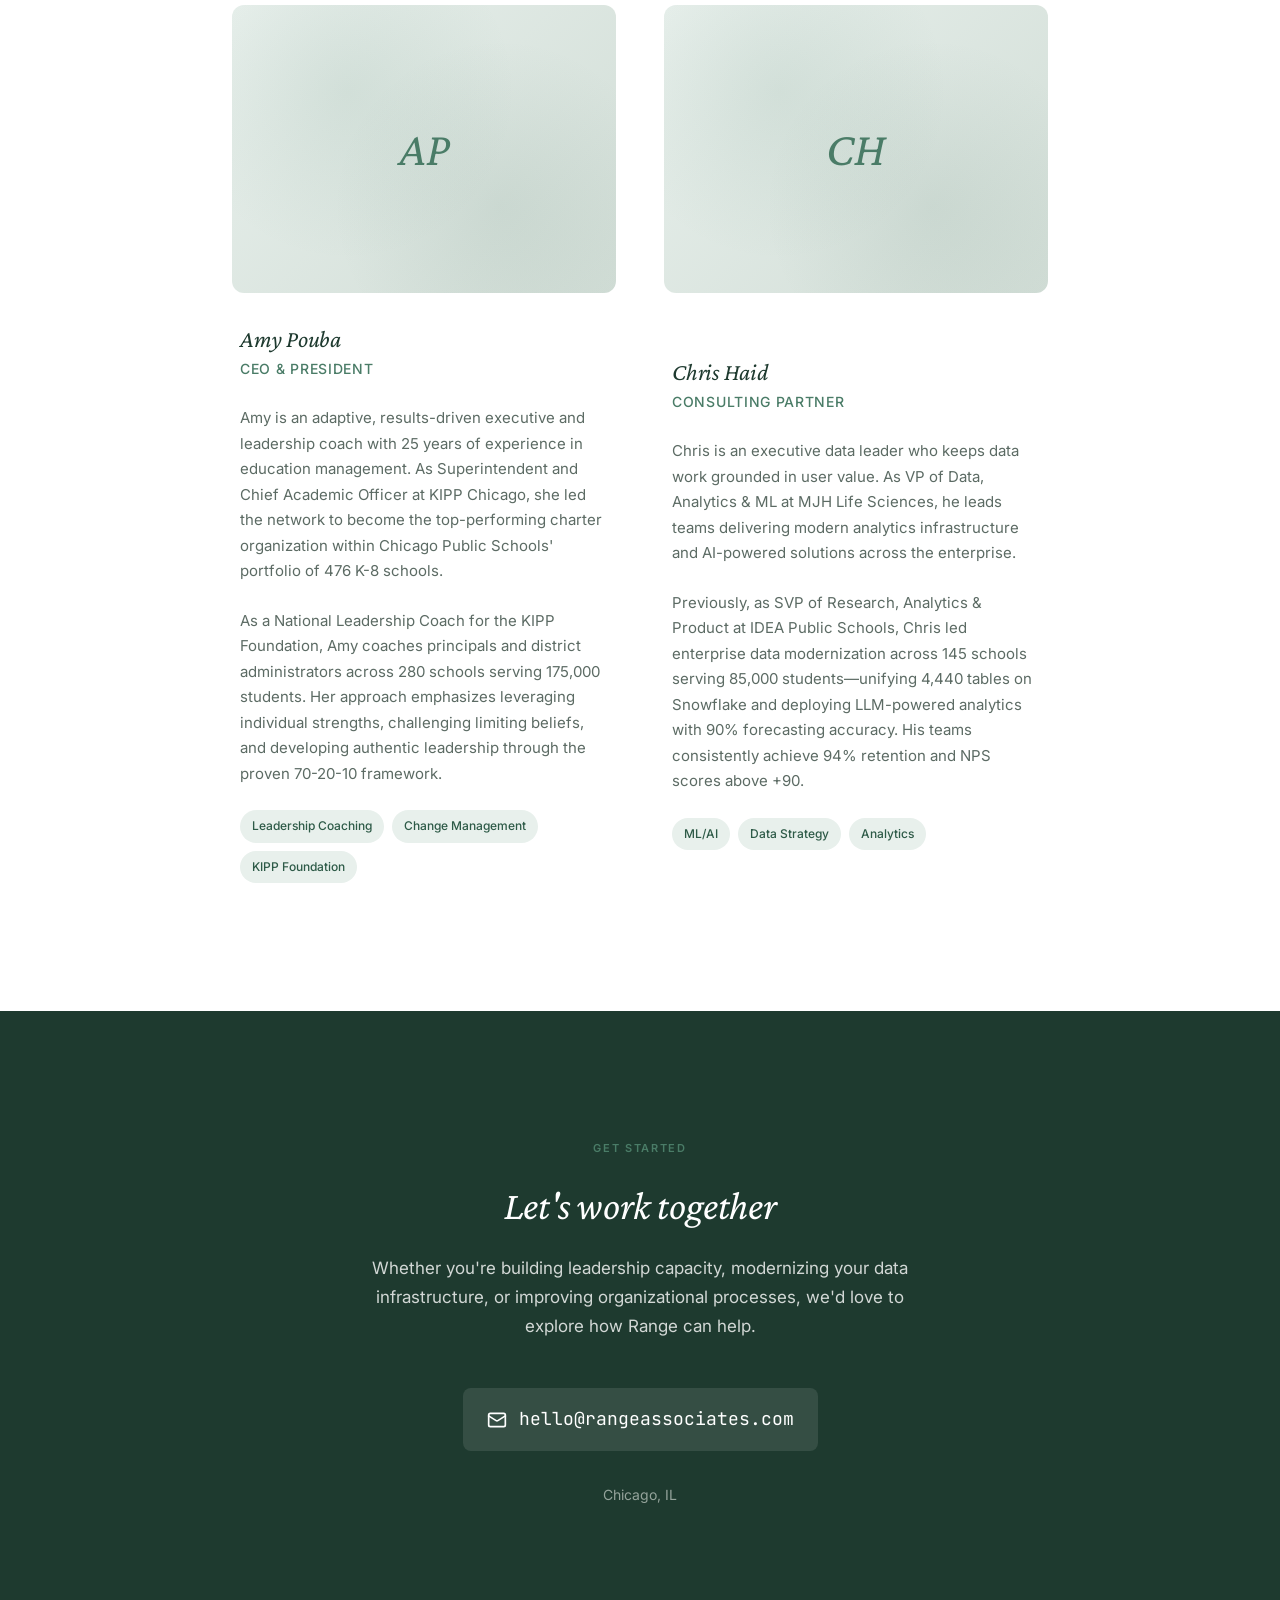
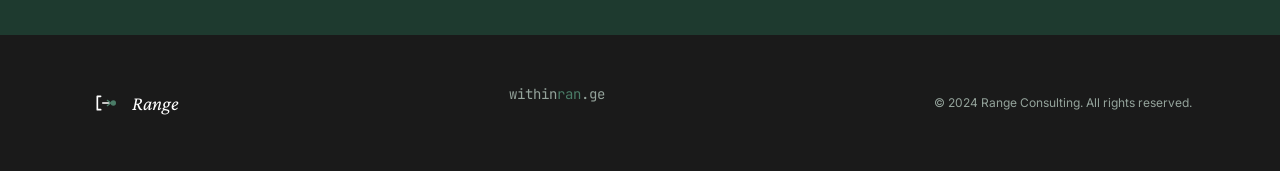
==== commit 50b7a9b1: "Point site to rangeassociates.com Update GitHub Pages custom domain (CNAME) and all hello@ contact l" ====
--- a/index.html
+++ b/index.html
@@ -10,7 +10,7 @@
   <meta property="og:title" content="Range | Leadership, Analytics & Process Consulting">
   <meta property="og:description" content="Domain to Range. Input transformed to output. The mathematical elegance of meaningful change.">
   <meta property="og:type" content="website">
-  <meta property="og:url" content="https://withinran.ge">
+  <meta property="og:url" content="https://rangeassociates.com">
 
   <!-- Twitter -->
   <meta name="twitter:card" content="summary_large_image">
@@ -46,7 +46,7 @@
           </svg>
           <span class="header__wordmark">Range</span>
         </a>
-        <a href="mailto:hello@withinran.ge" class="header__cta">Get in touch</a>
+        <a href="mailto:hello@rangeassociates.com" class="header__cta">Get in touch</a>
       </div>
     </div>
   </header>
@@ -66,7 +66,7 @@
         <h1 class="hero__title">Range</h1>
         <p class="hero__tagline">Domain to Range. Input transformed to output.<br>The mathematical elegance of meaningful change.</p>
         <p class="hero__description">We partner with mission-driven organizations to develop leaders, modernize data capabilities, and improve the processes that drive outcomes.</p>
-        <a href="mailto:hello@withinran.ge" class="hero__cta">
+        <a href="mailto:hello@rangeassociates.com" class="hero__cta">
           Start a conversation
           <svg width="20" height="20" viewBox="0 0 24 24" fill="none" stroke="currentColor" stroke-width="2" stroke-linecap="round" stroke-linejoin="round">
             <path d="M5 12h14M12 5l7 7-7 7"/>
@@ -240,12 +240,12 @@
           <span class="section-label">Get Started</span>
           <h2 class="contact__title">Let's work together</h2>
           <p class="contact__description">Whether you're building leadership capacity, modernizing your data infrastructure, or improving organizational processes, we'd love to explore how Range can help.</p>
-          <a href="mailto:hello@withinran.ge" class="contact__email">
+          <a href="mailto:hello@rangeassociates.com" class="contact__email">
             <svg width="20" height="20" viewBox="0 0 24 24" fill="none" stroke="currentColor" stroke-width="2" stroke-linecap="round" stroke-linejoin="round">
               <rect x="2" y="4" width="20" height="16" rx="2"/>
               <path d="m22 7-8.97 5.7a1.94 1.94 0 0 1-2.06 0L2 7"/>
             </svg>
-            hello@withinran.ge
+            hello@rangeassociates.com
           </a>
           <p class="contact__location">Chicago, IL</p>
         </div>
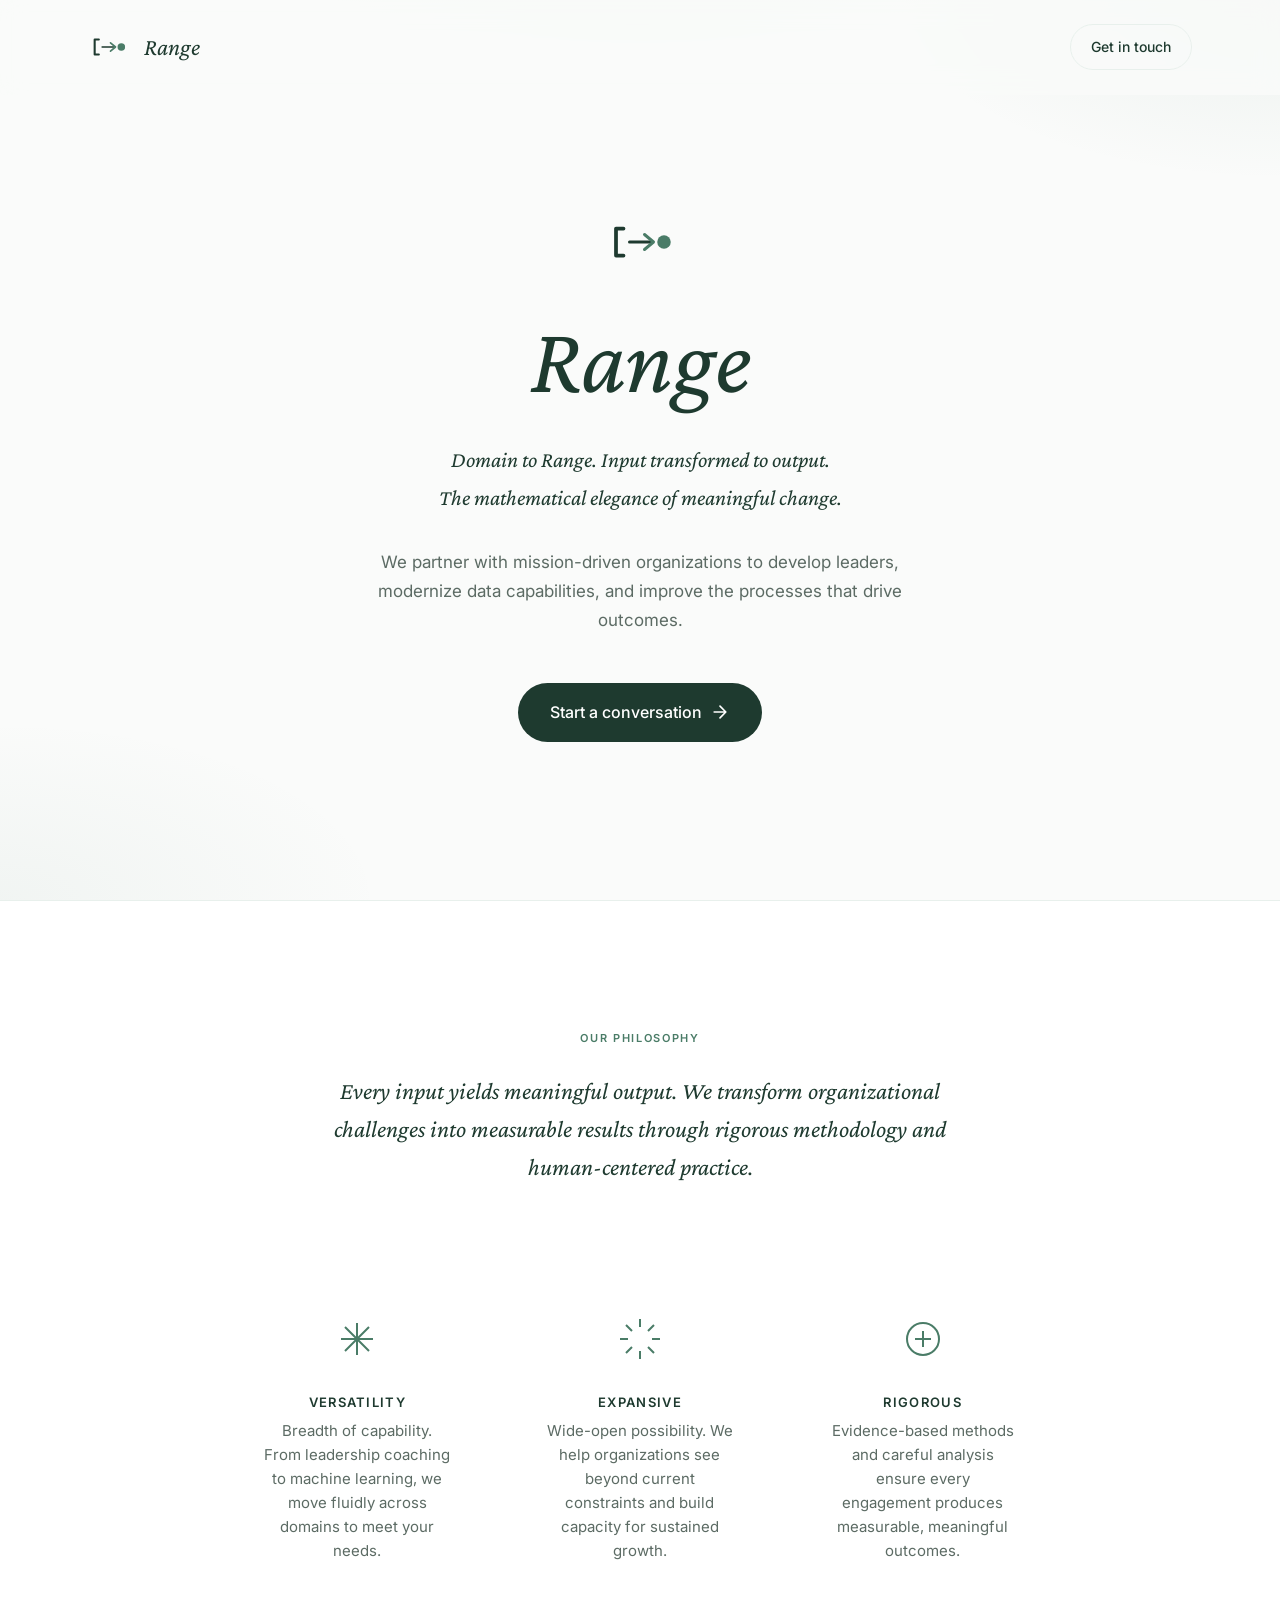
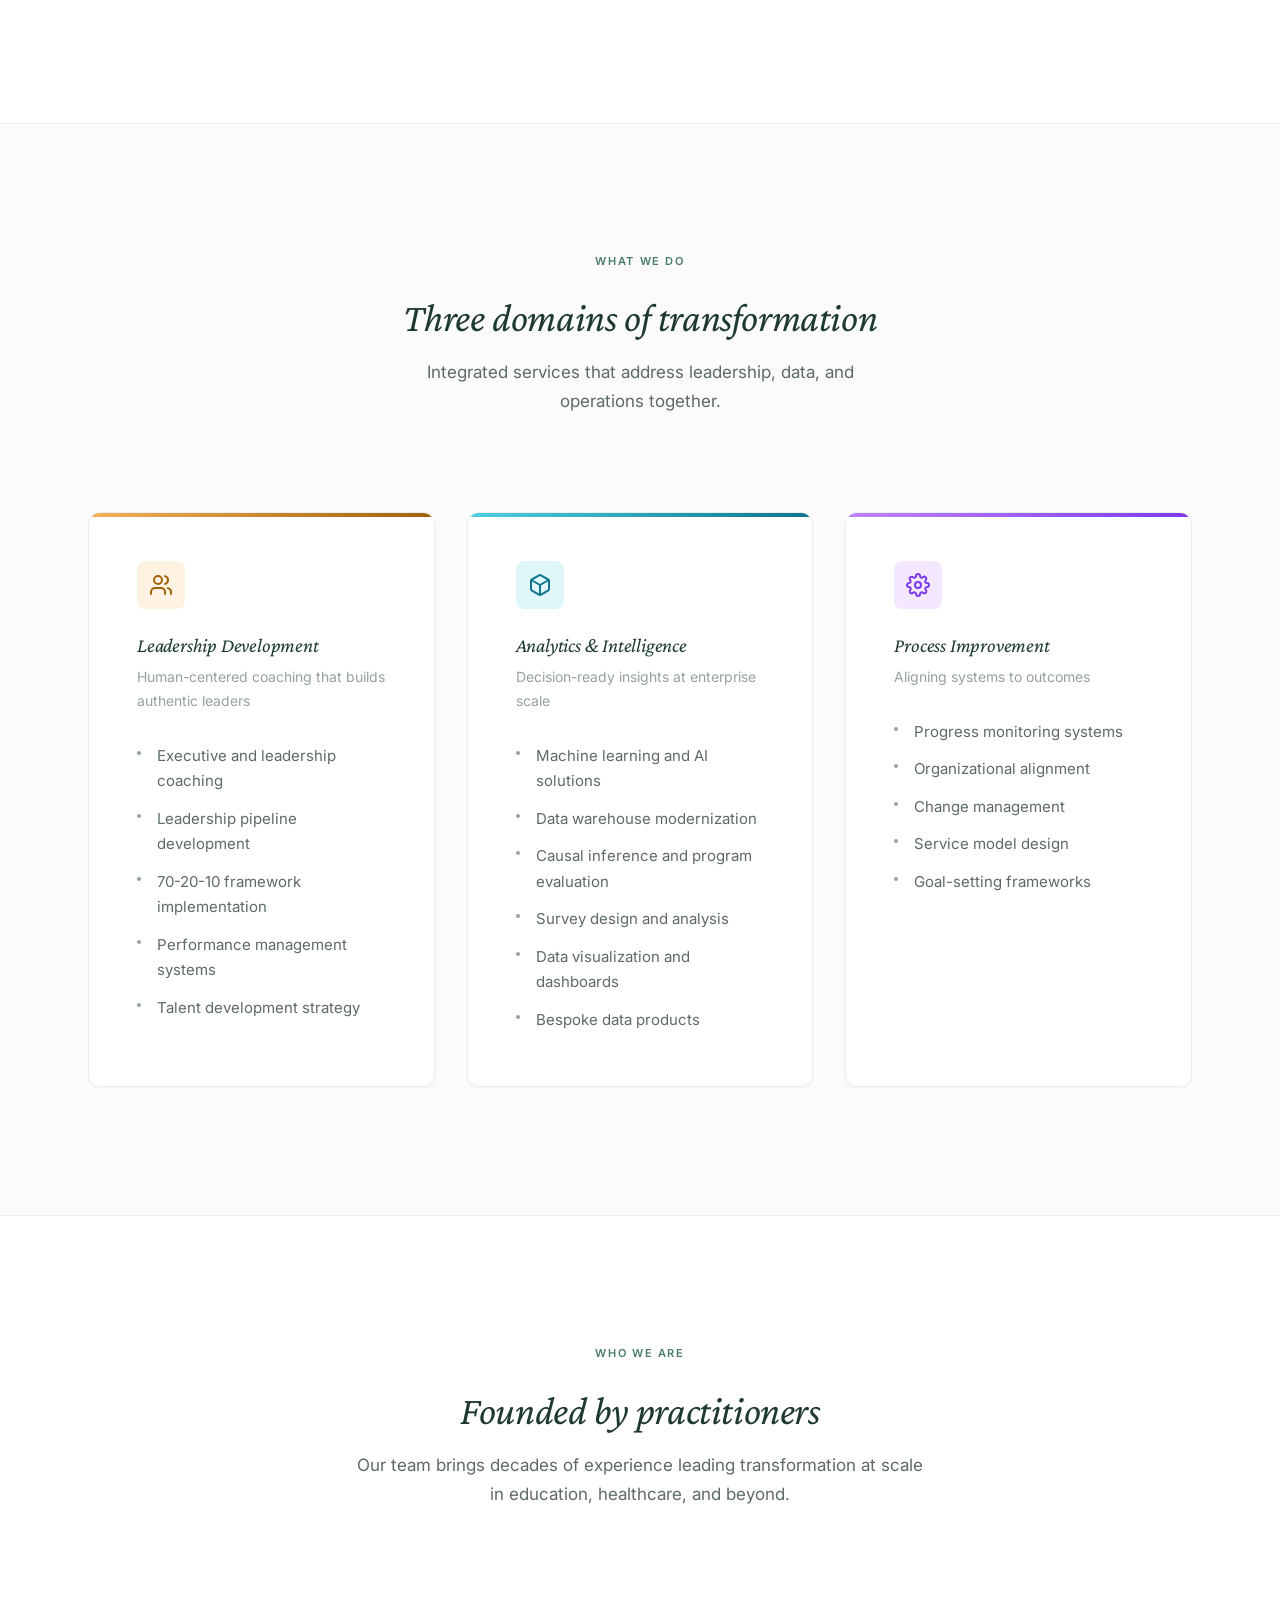
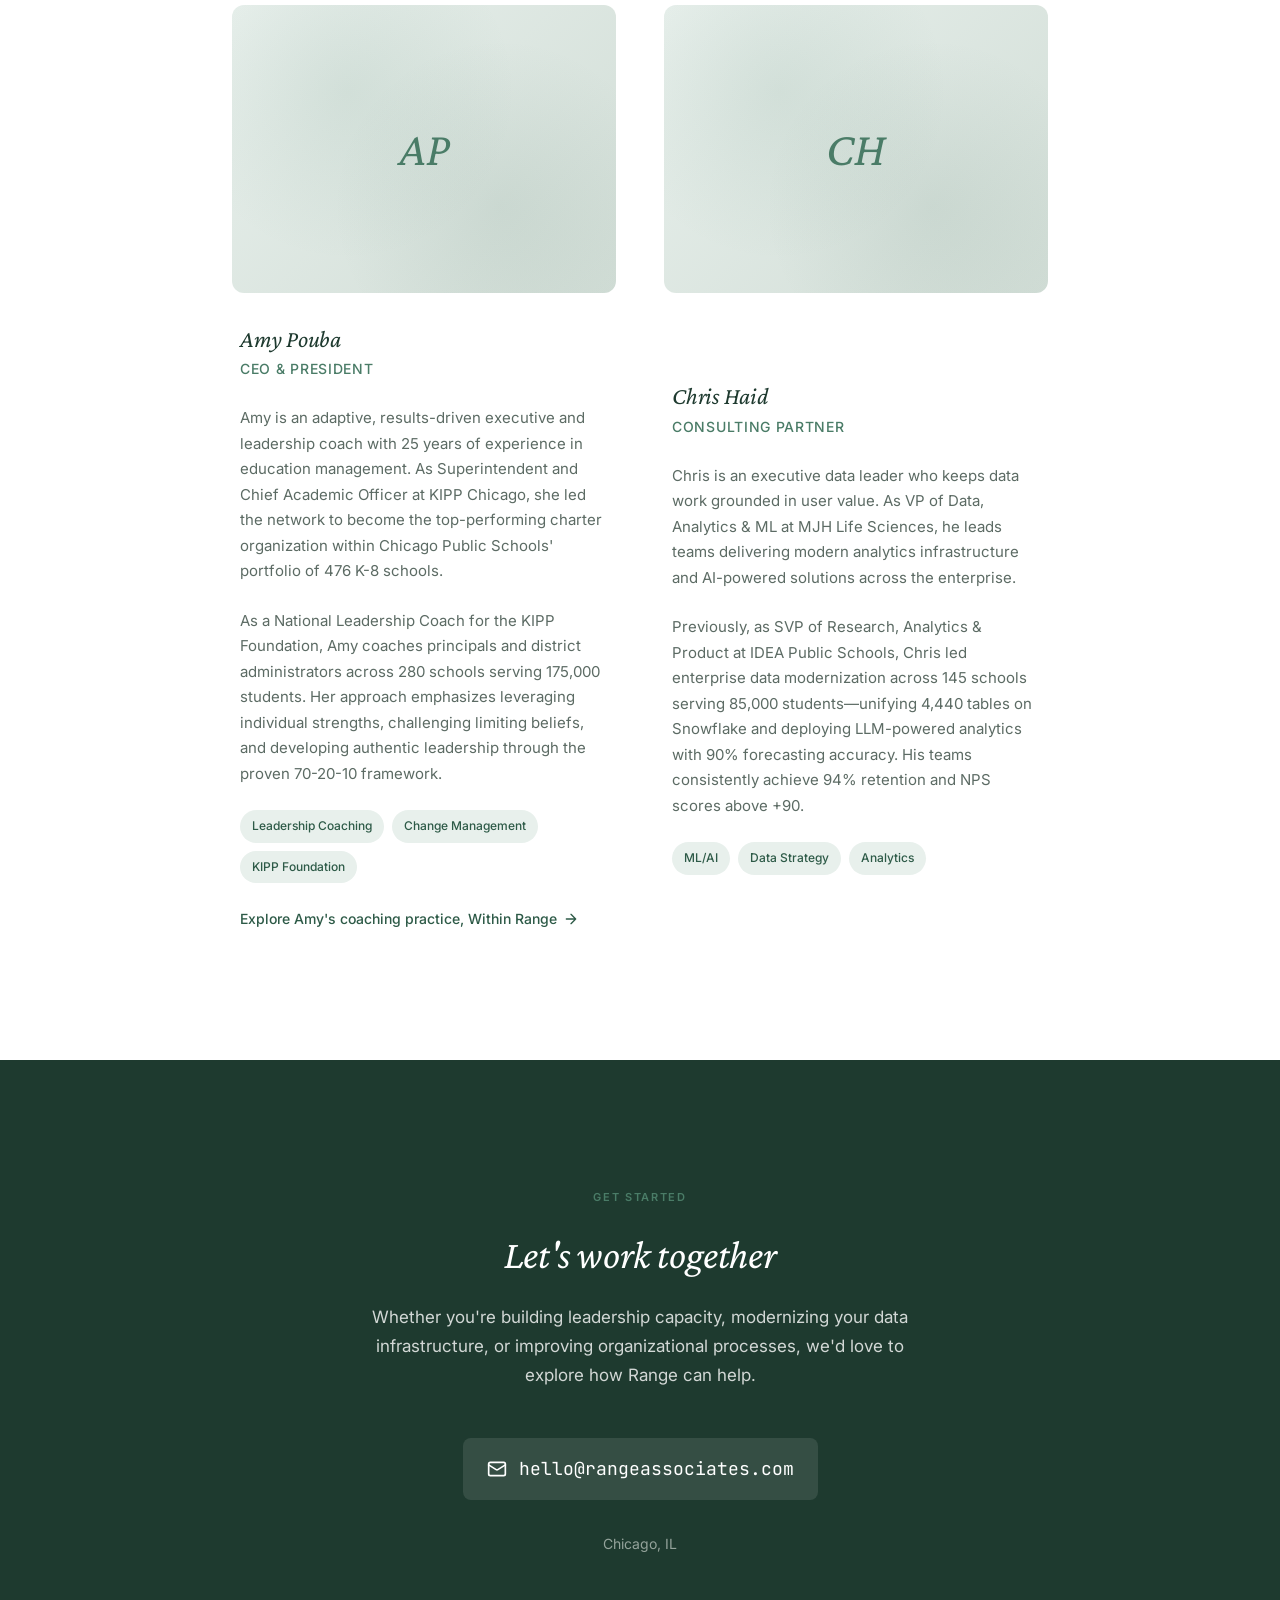
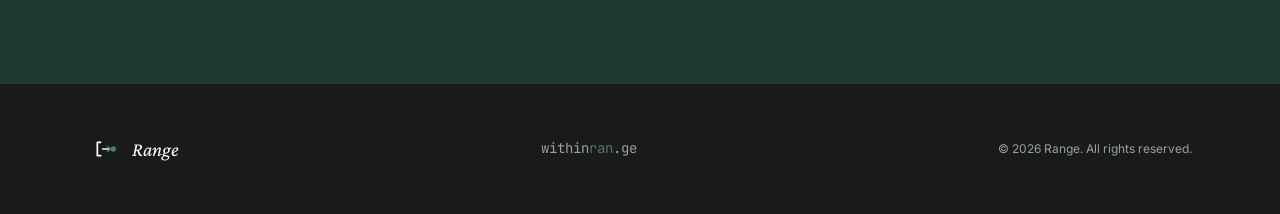
==== commit b6c745e8: "Link to Within Range, simplify naming to Range, update copyright - Add links from rangeassociates.co" ====
--- a/index.html
+++ b/index.html
@@ -209,6 +209,12 @@
                 <span class="founder-card__tag">Change Management</span>
                 <span class="founder-card__tag">KIPP Foundation</span>
               </div>
+              <a href="https://www.within-range.com" class="founder-card__link" target="_blank" rel="noopener">
+                Explore Amy's coaching practice, Within Range
+                <svg width="16" height="16" viewBox="0 0 24 24" fill="none" stroke="currentColor" stroke-width="2" stroke-linecap="round" stroke-linejoin="round" aria-hidden="true">
+                  <path d="M5 12h14M12 5l7 7-7 7"/>
+                </svg>
+              </a>
             </div>
           </div>
 
@@ -266,8 +272,8 @@
           </svg>
           <span class="footer__wordmark">Range</span>
         </div>
-        <p class="footer__domain">within<span>ran</span>.ge</p>
-        <p class="footer__copyright">&copy; 2024 Range Consulting. All rights reserved.</p>
+        <a href="https://www.within-range.com" class="footer__domain" target="_blank" rel="noopener" aria-label="Within Range — Amy Pouba's coaching practice">within<span>ran</span>.ge</a>
+        <p class="footer__copyright">&copy; 2026 Range. All rights reserved.</p>
       </div>
     </div>
   </footer>
--- a/css/styles.css
+++ b/css/styles.css
@@ -648,6 +648,28 @@
   gap: 0.5rem;
 }
 
+.founder-card__link {
+  display: inline-flex;
+  align-items: center;
+  gap: 0.375rem;
+  margin-top: var(--space-md);
+  font-size: 0.875rem;
+  font-weight: 500;
+  color: var(--pine);
+}
+
+.founder-card__link svg {
+  transition: transform var(--duration-fast) var(--ease-out);
+}
+
+.founder-card__link:hover {
+  color: var(--forest);
+}
+
+.founder-card__link:hover svg {
+  transform: translateX(3px);
+}
+
 .founder-card__tag {
   font-size: 0.75rem;
   font-weight: 500;
@@ -753,6 +775,11 @@
   font-family: var(--font-mono);
   font-size: 0.875rem;
   color: var(--stone);
+  transition: color var(--duration-fast) var(--ease-out);
+}
+
+.footer__domain:hover {
+  color: var(--mist);
 }
 
 .footer__domain span {
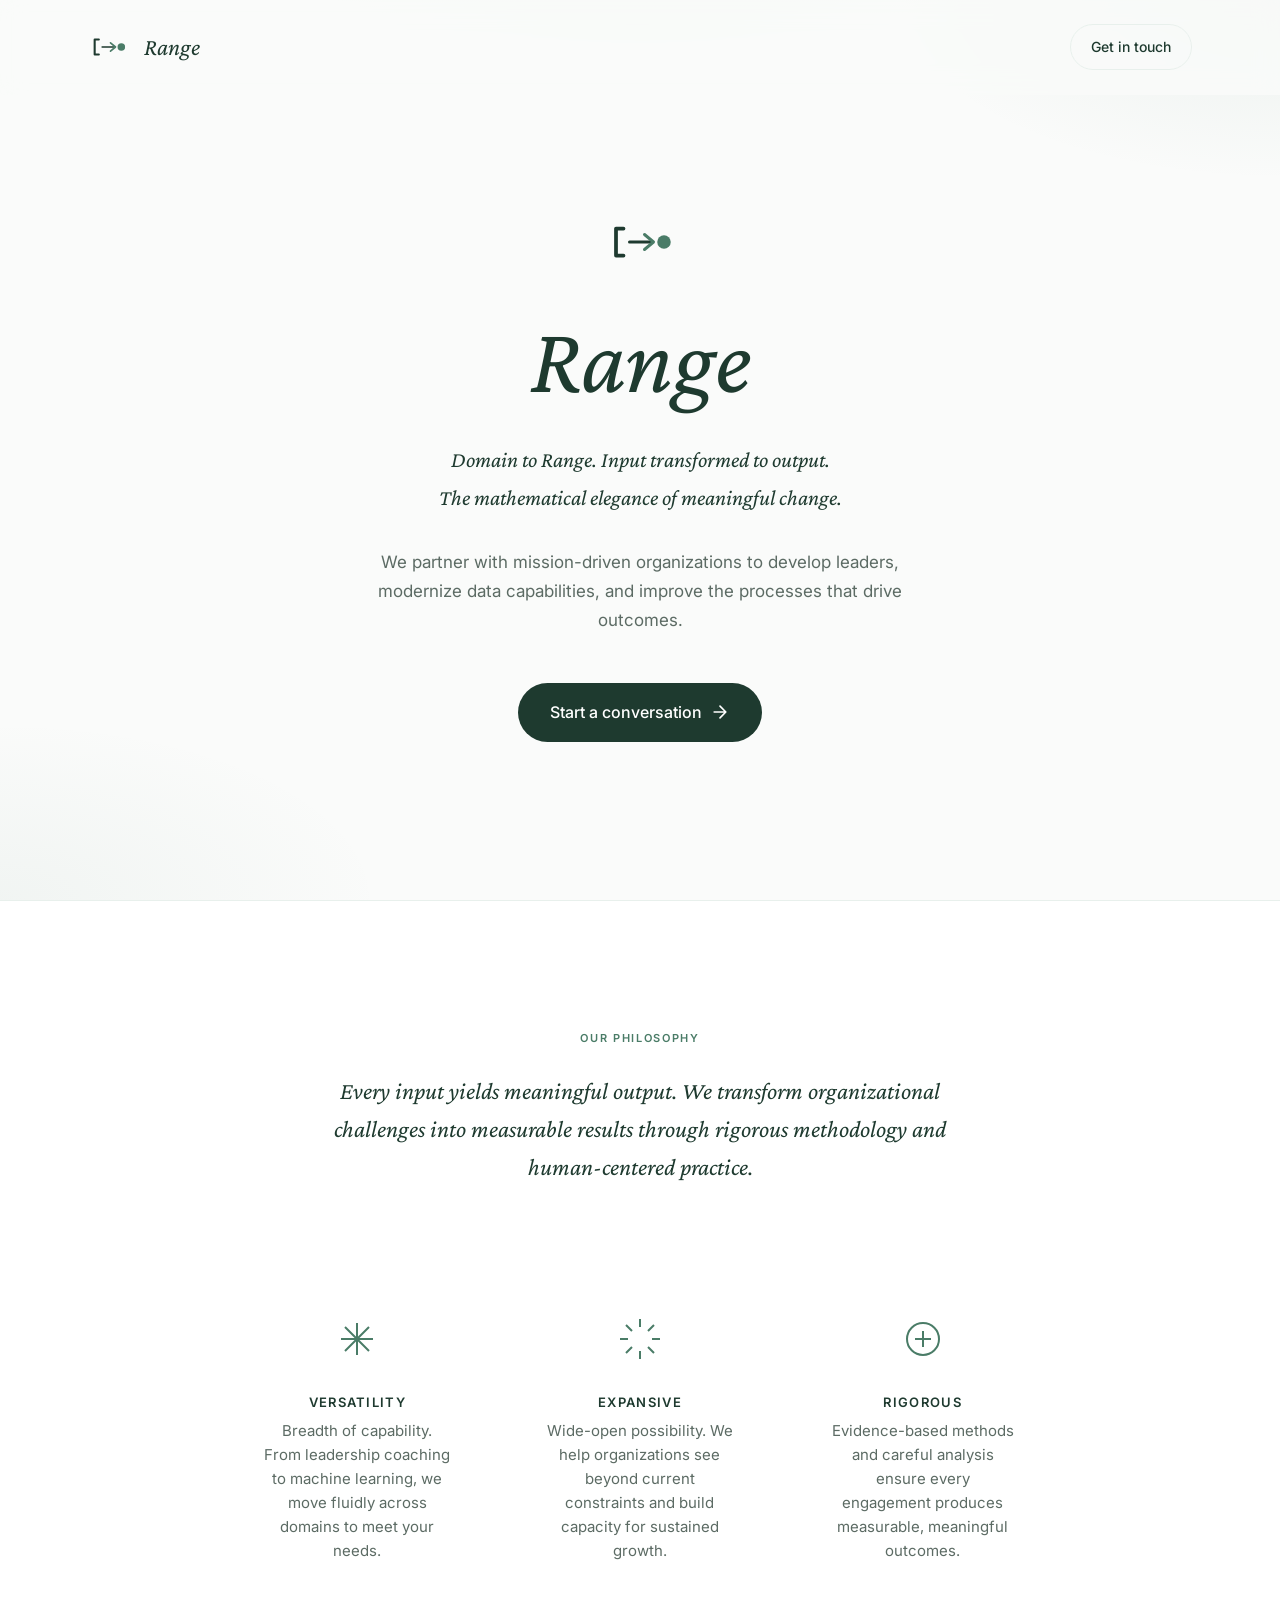
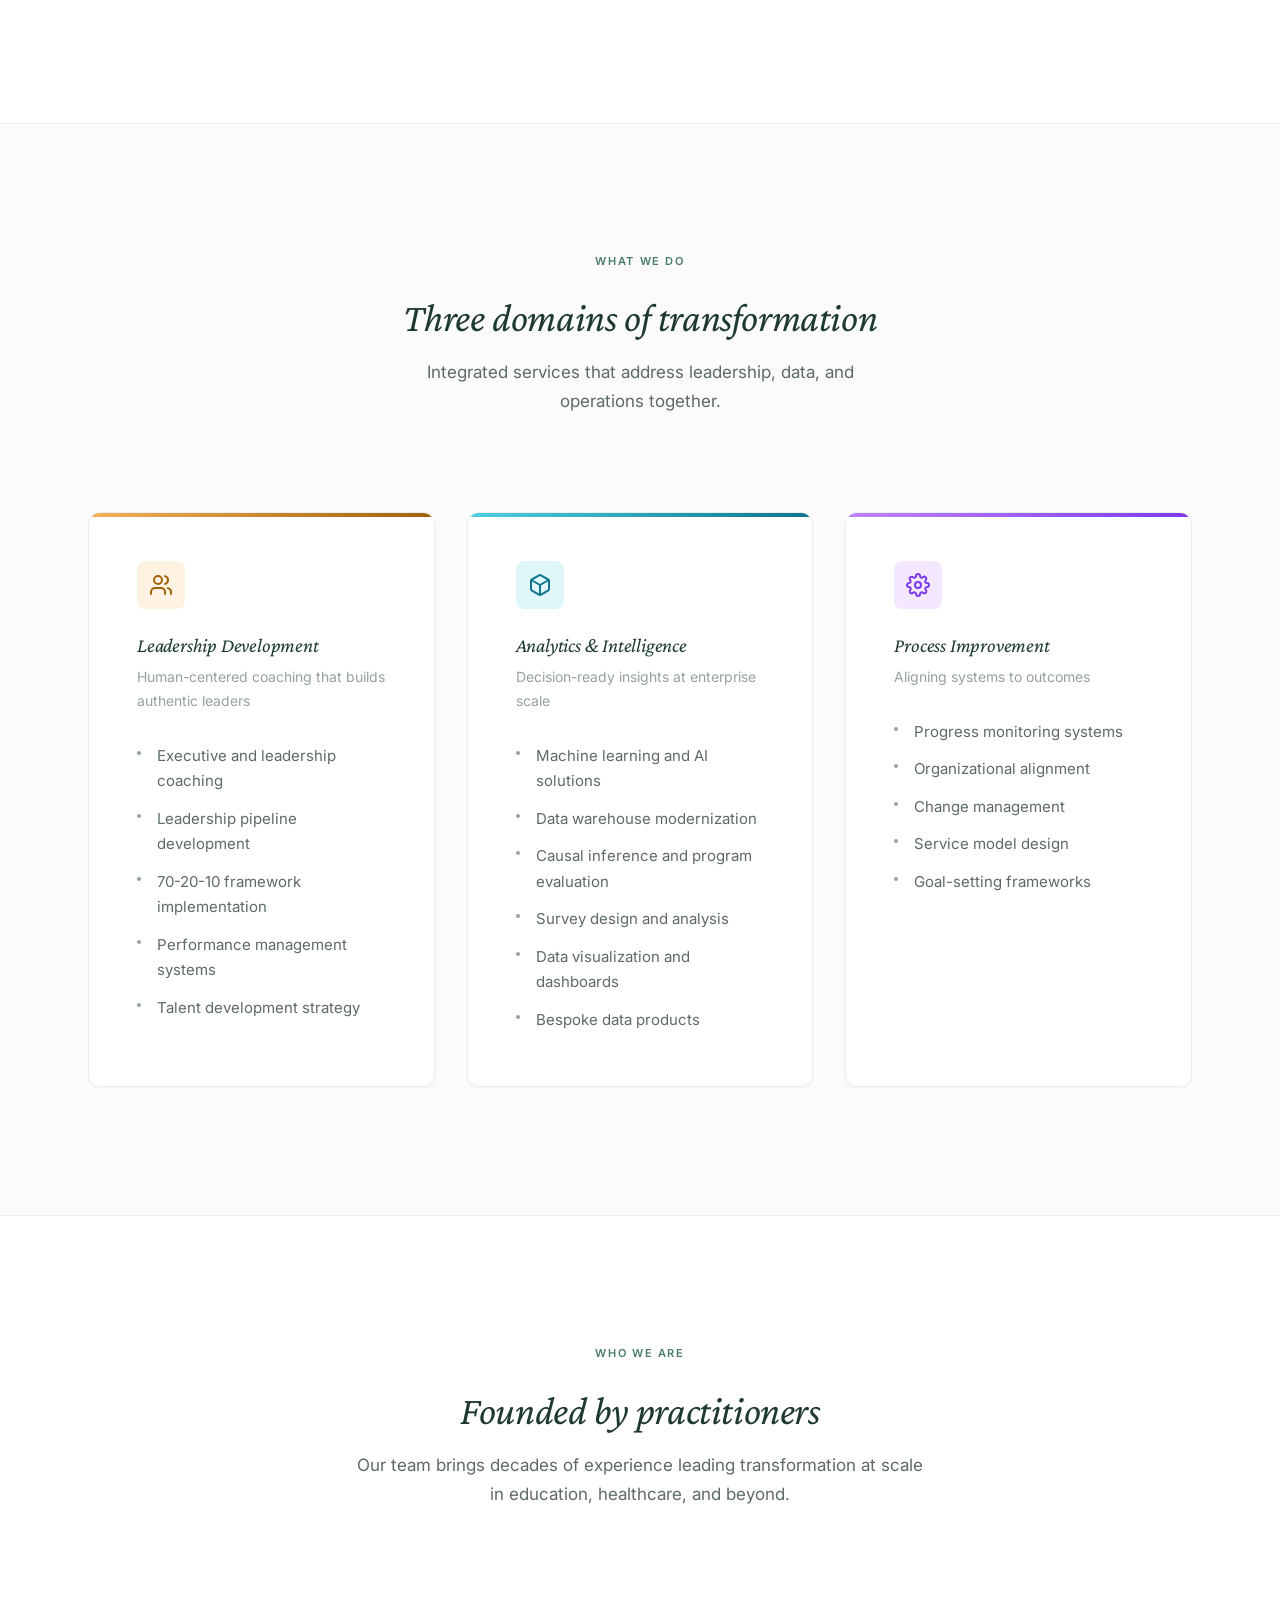
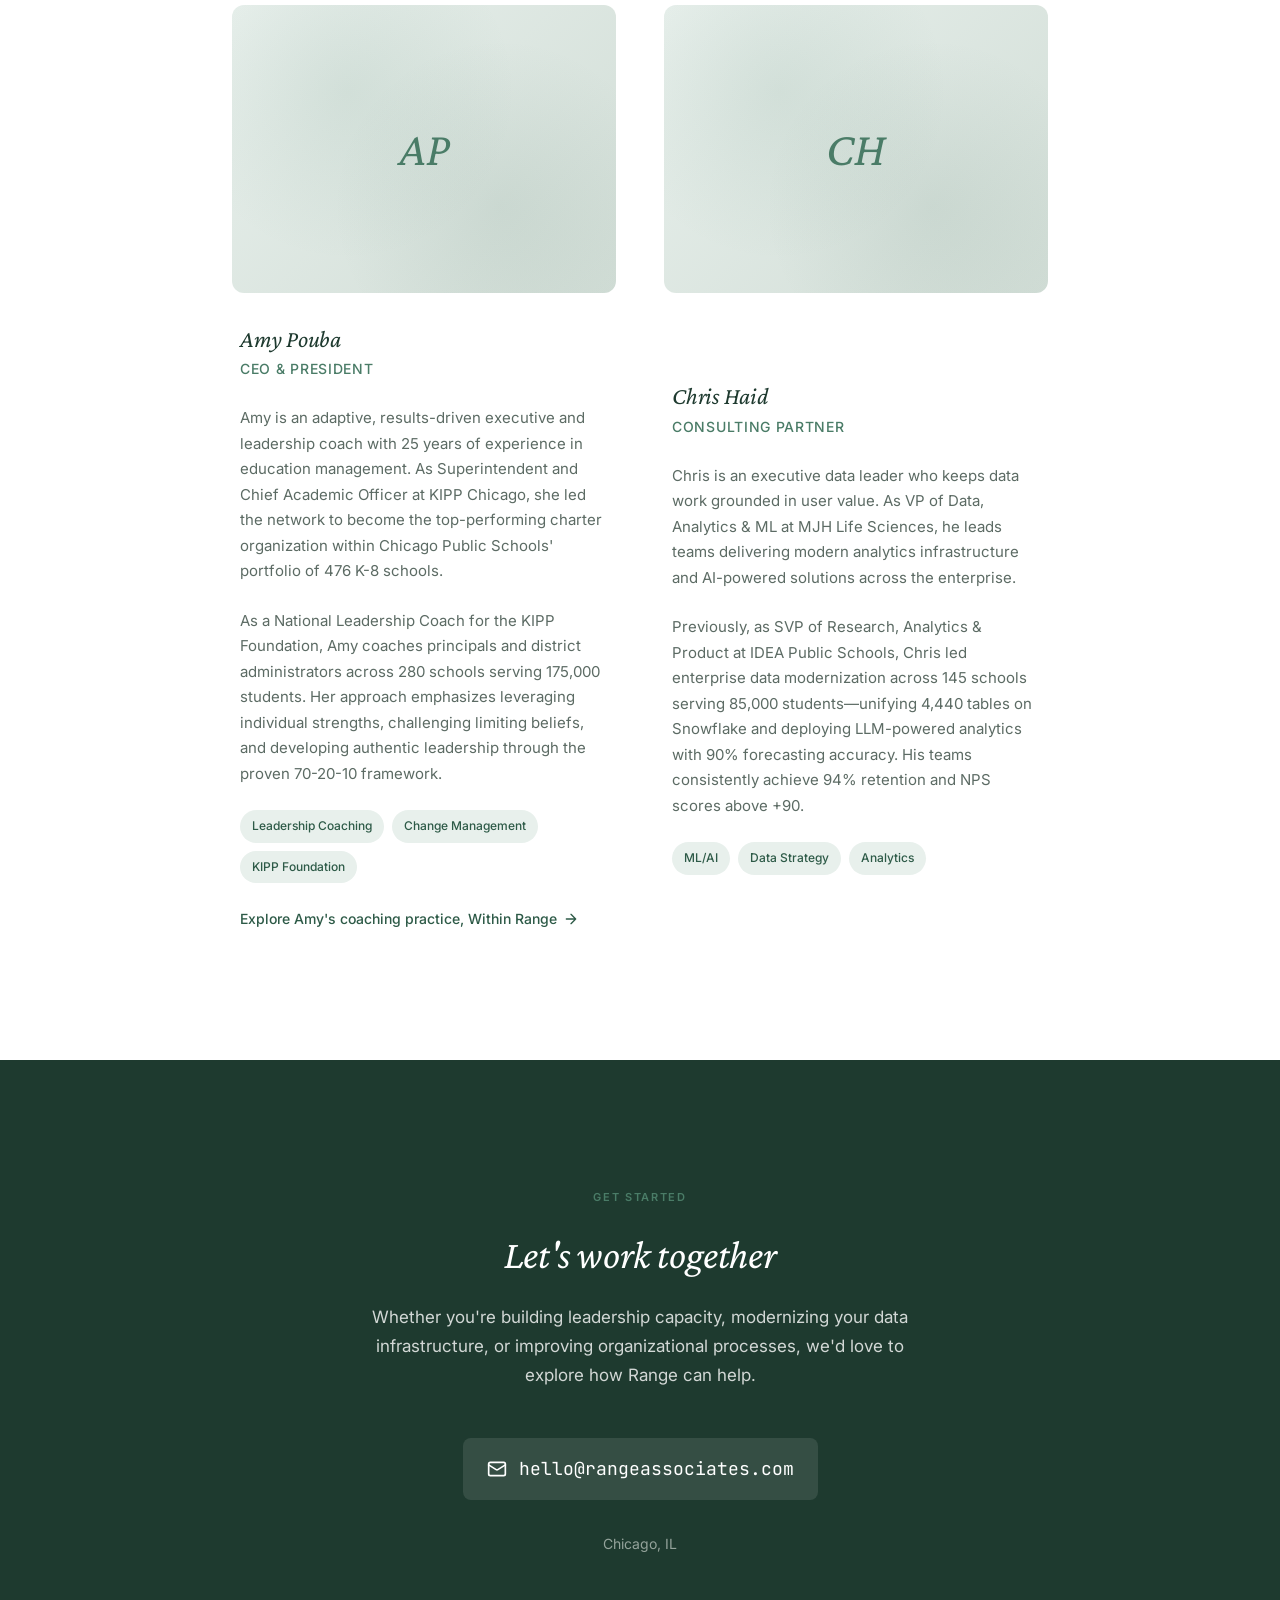
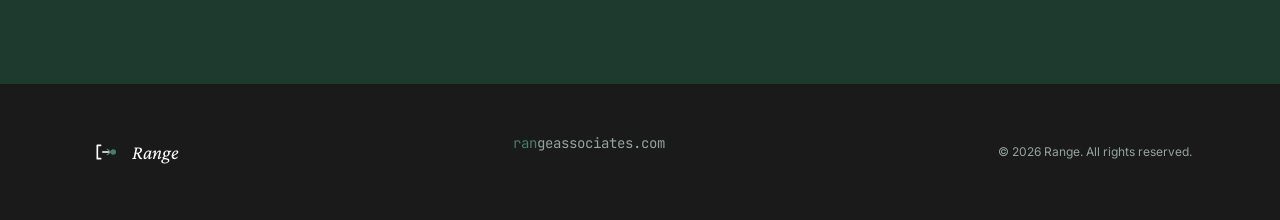
==== commit b9b6eb88: "Footer domain shows rangeassociates.com instead of within-range link Co-Authored-By: Claude Opus 4.8" ====
--- a/index.html
+++ b/index.html
@@ -272,7 +272,7 @@
           </svg>
           <span class="footer__wordmark">Range</span>
         </div>
-        <a href="https://www.within-range.com" class="footer__domain" target="_blank" rel="noopener" aria-label="Within Range — Amy Pouba's coaching practice">within<span>ran</span>.ge</a>
+        <p class="footer__domain"><span>ran</span>geassociates.com</p>
         <p class="footer__copyright">&copy; 2026 Range. All rights reserved.</p>
       </div>
     </div>
--- a/css/styles.css
+++ b/css/styles.css
@@ -775,11 +775,6 @@
   font-family: var(--font-mono);
   font-size: 0.875rem;
   color: var(--stone);
-  transition: color var(--duration-fast) var(--ease-out);
-}
-
-.footer__domain:hover {
-  color: var(--mist);
 }
 
 .footer__domain span {
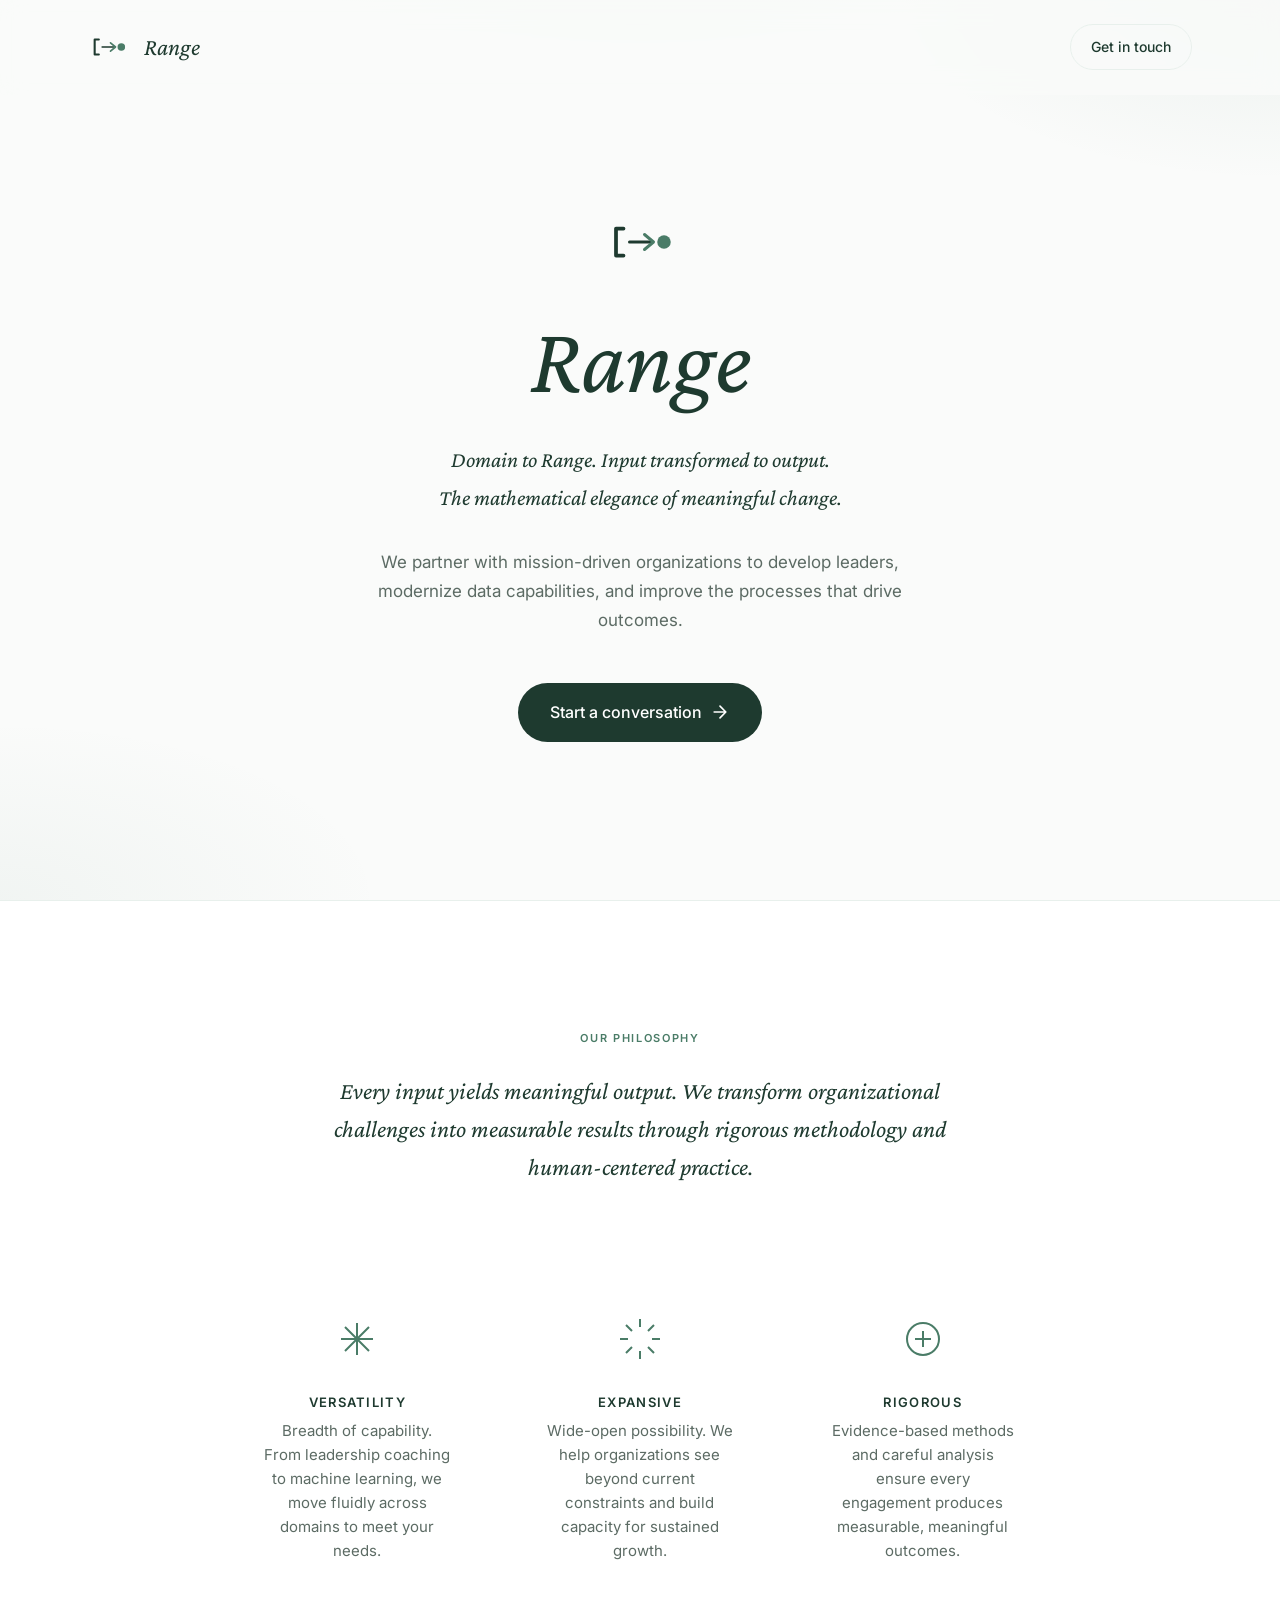
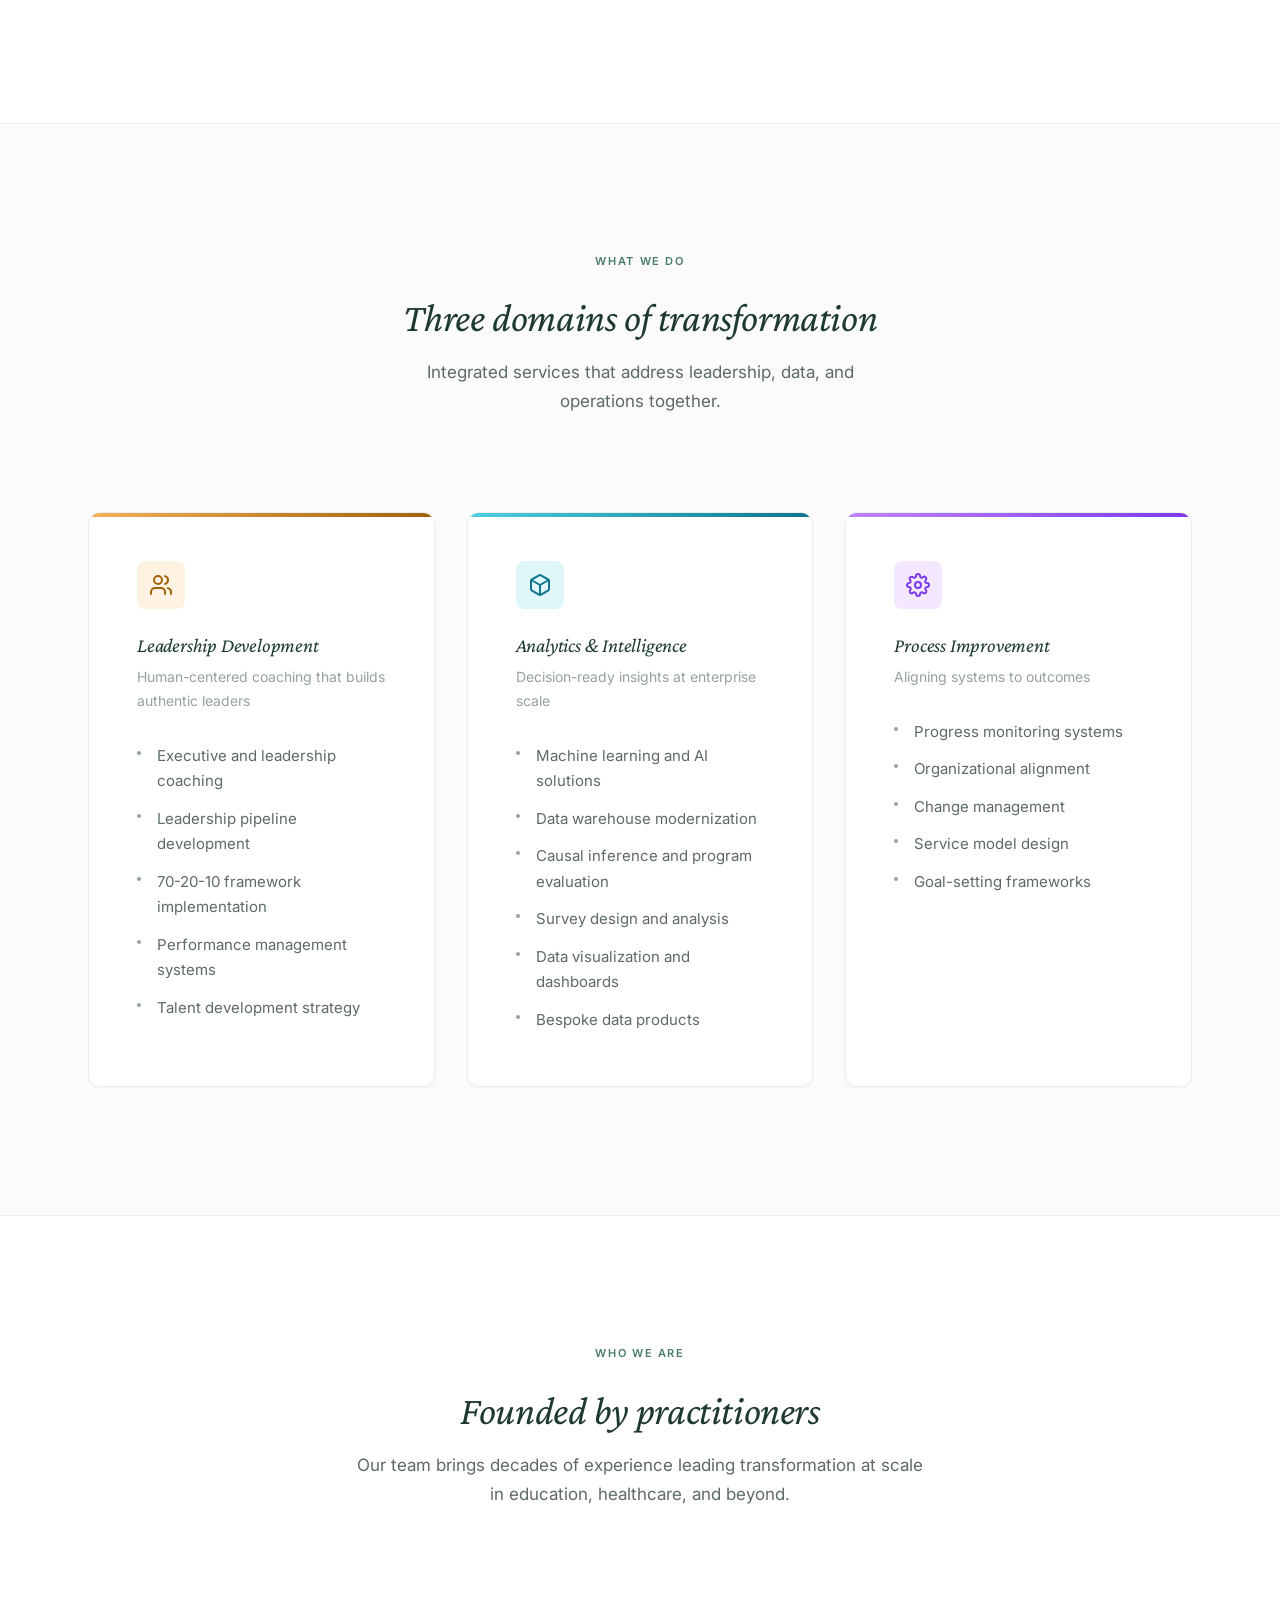
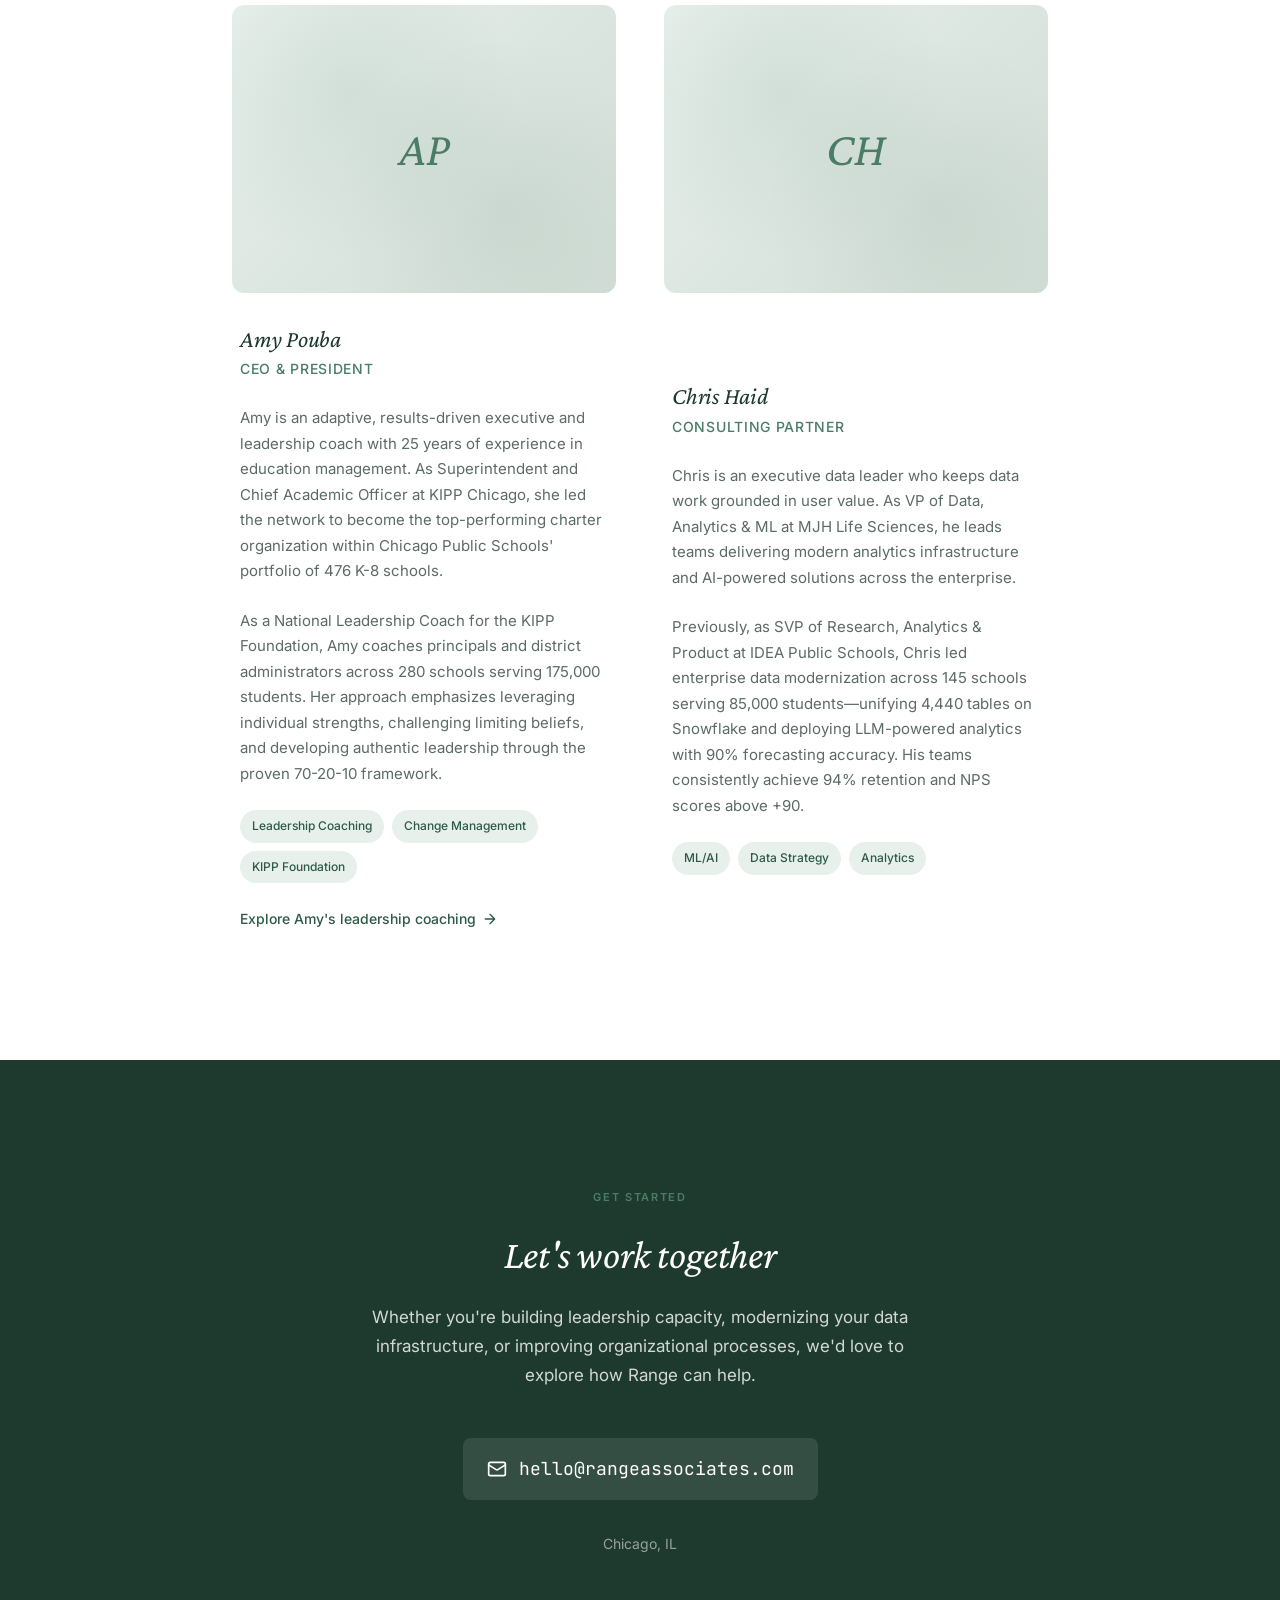
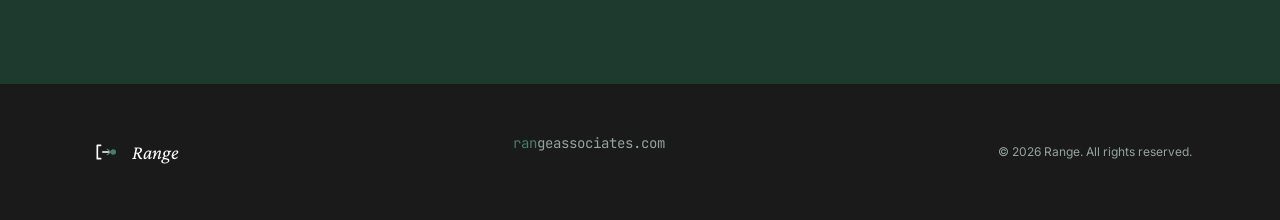
==== commit c74154bb: "Reframe coaching link as a Range service, not a separate brand Co-Authored-By: Claude Opus 4.8 (1M c" ====
--- a/index.html
+++ b/index.html
@@ -210,7 +210,7 @@
                 <span class="founder-card__tag">KIPP Foundation</span>
               </div>
               <a href="https://www.within-range.com" class="founder-card__link" target="_blank" rel="noopener">
-                Explore Amy's coaching practice, Within Range
+                Explore Amy's leadership coaching
                 <svg width="16" height="16" viewBox="0 0 24 24" fill="none" stroke="currentColor" stroke-width="2" stroke-linecap="round" stroke-linejoin="round" aria-hidden="true">
                   <path d="M5 12h14M12 5l7 7-7 7"/>
                 </svg>
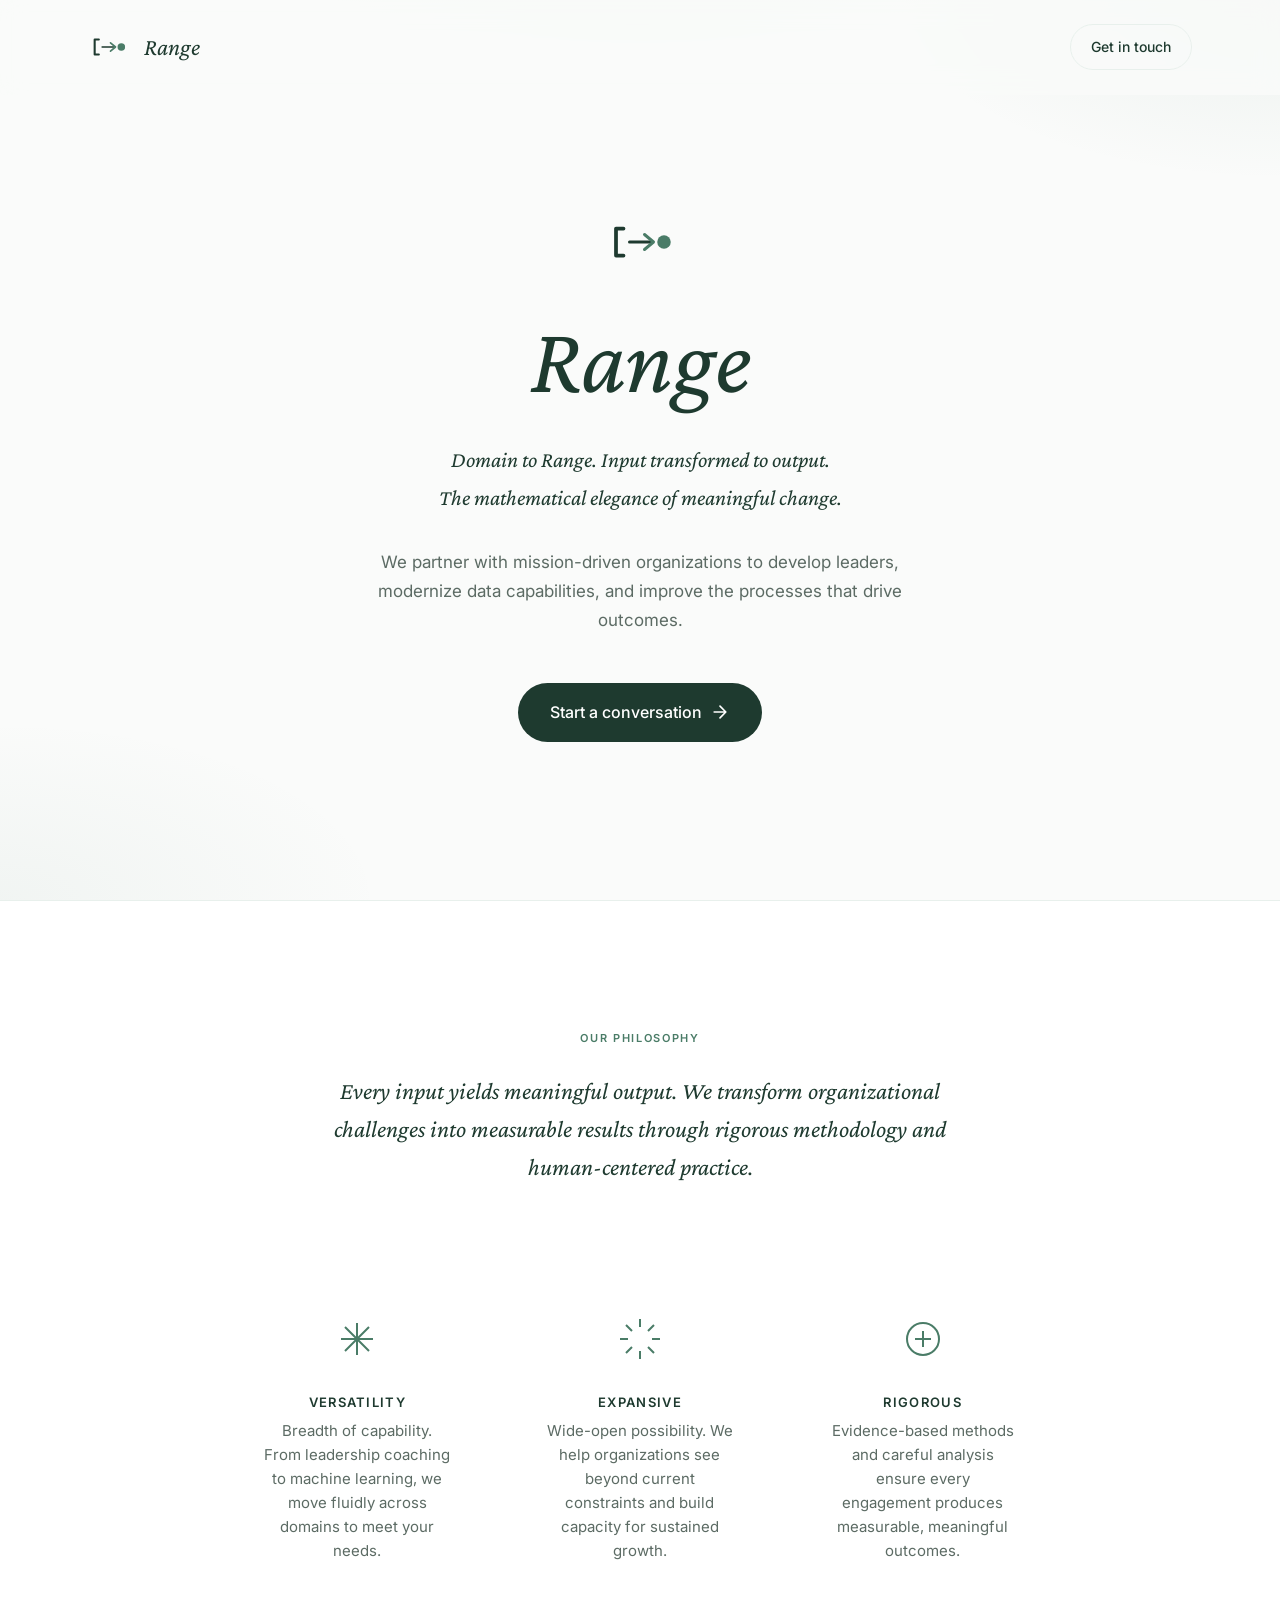
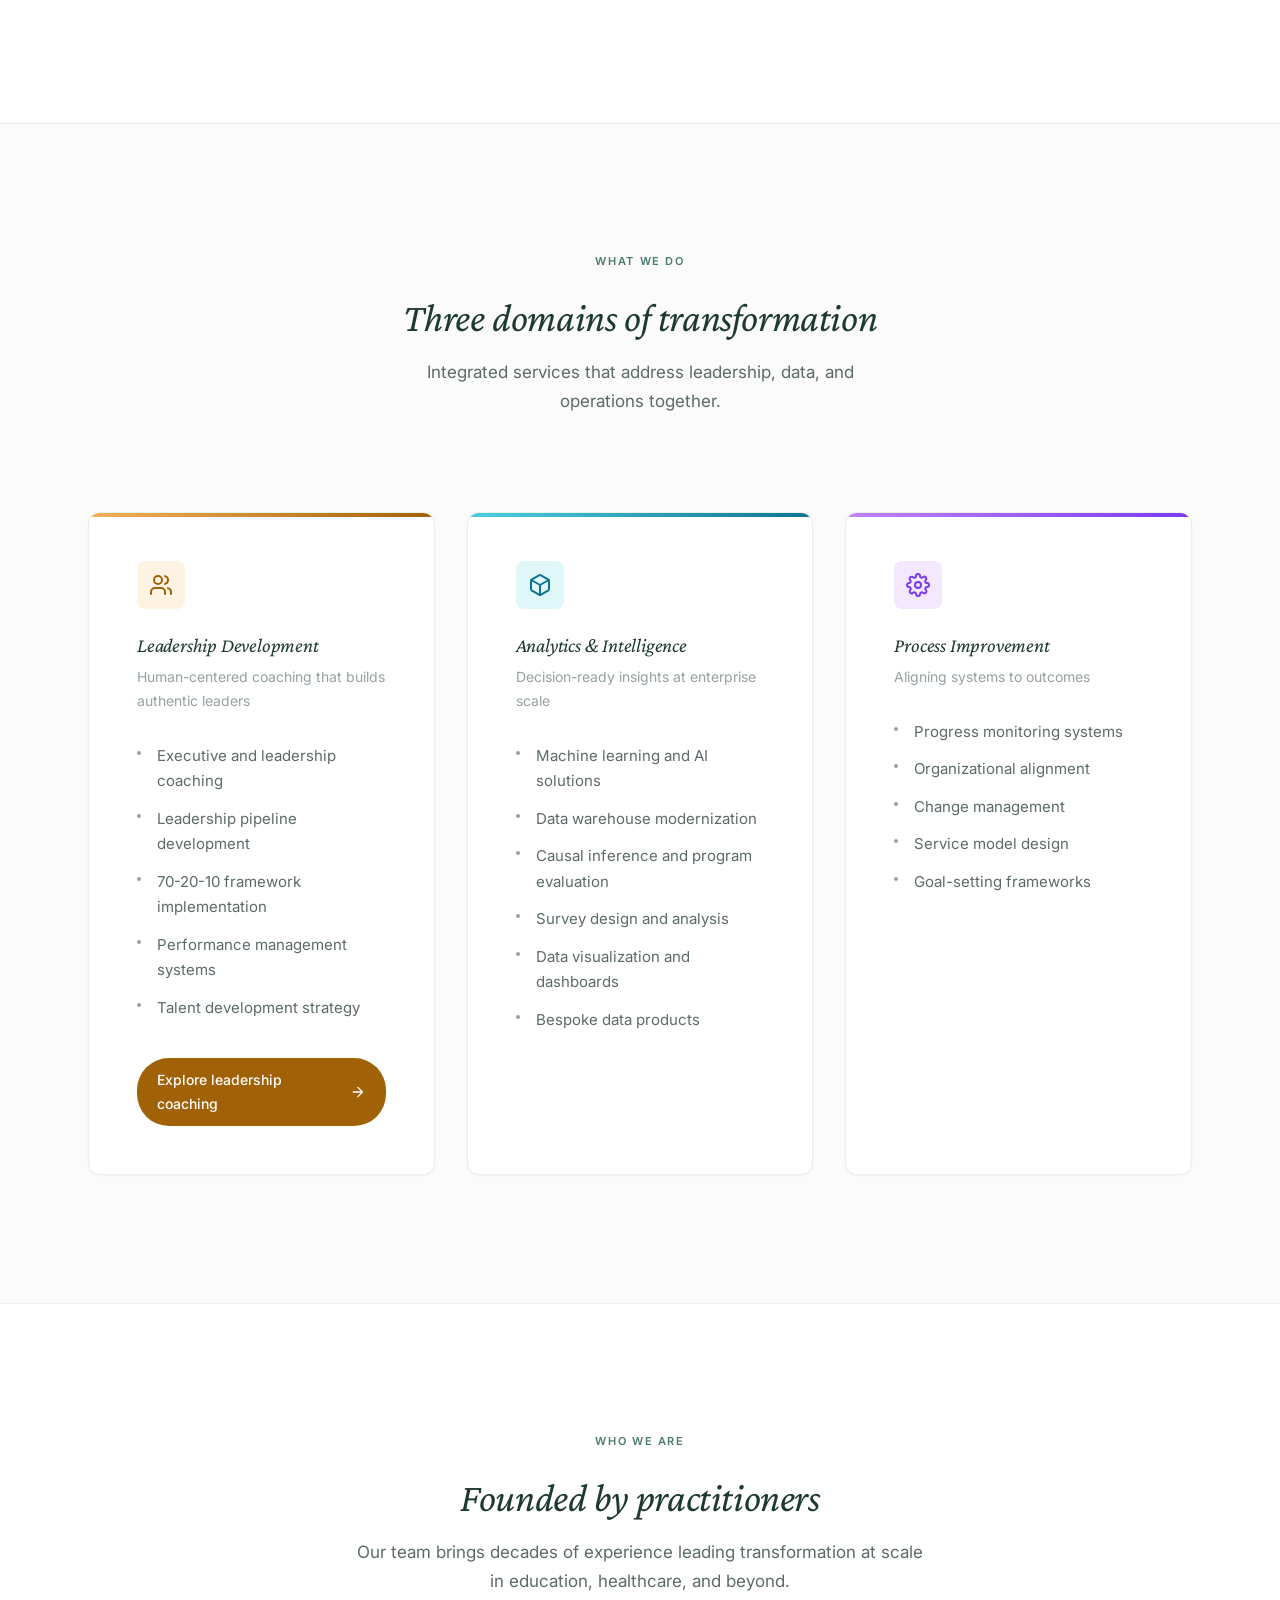
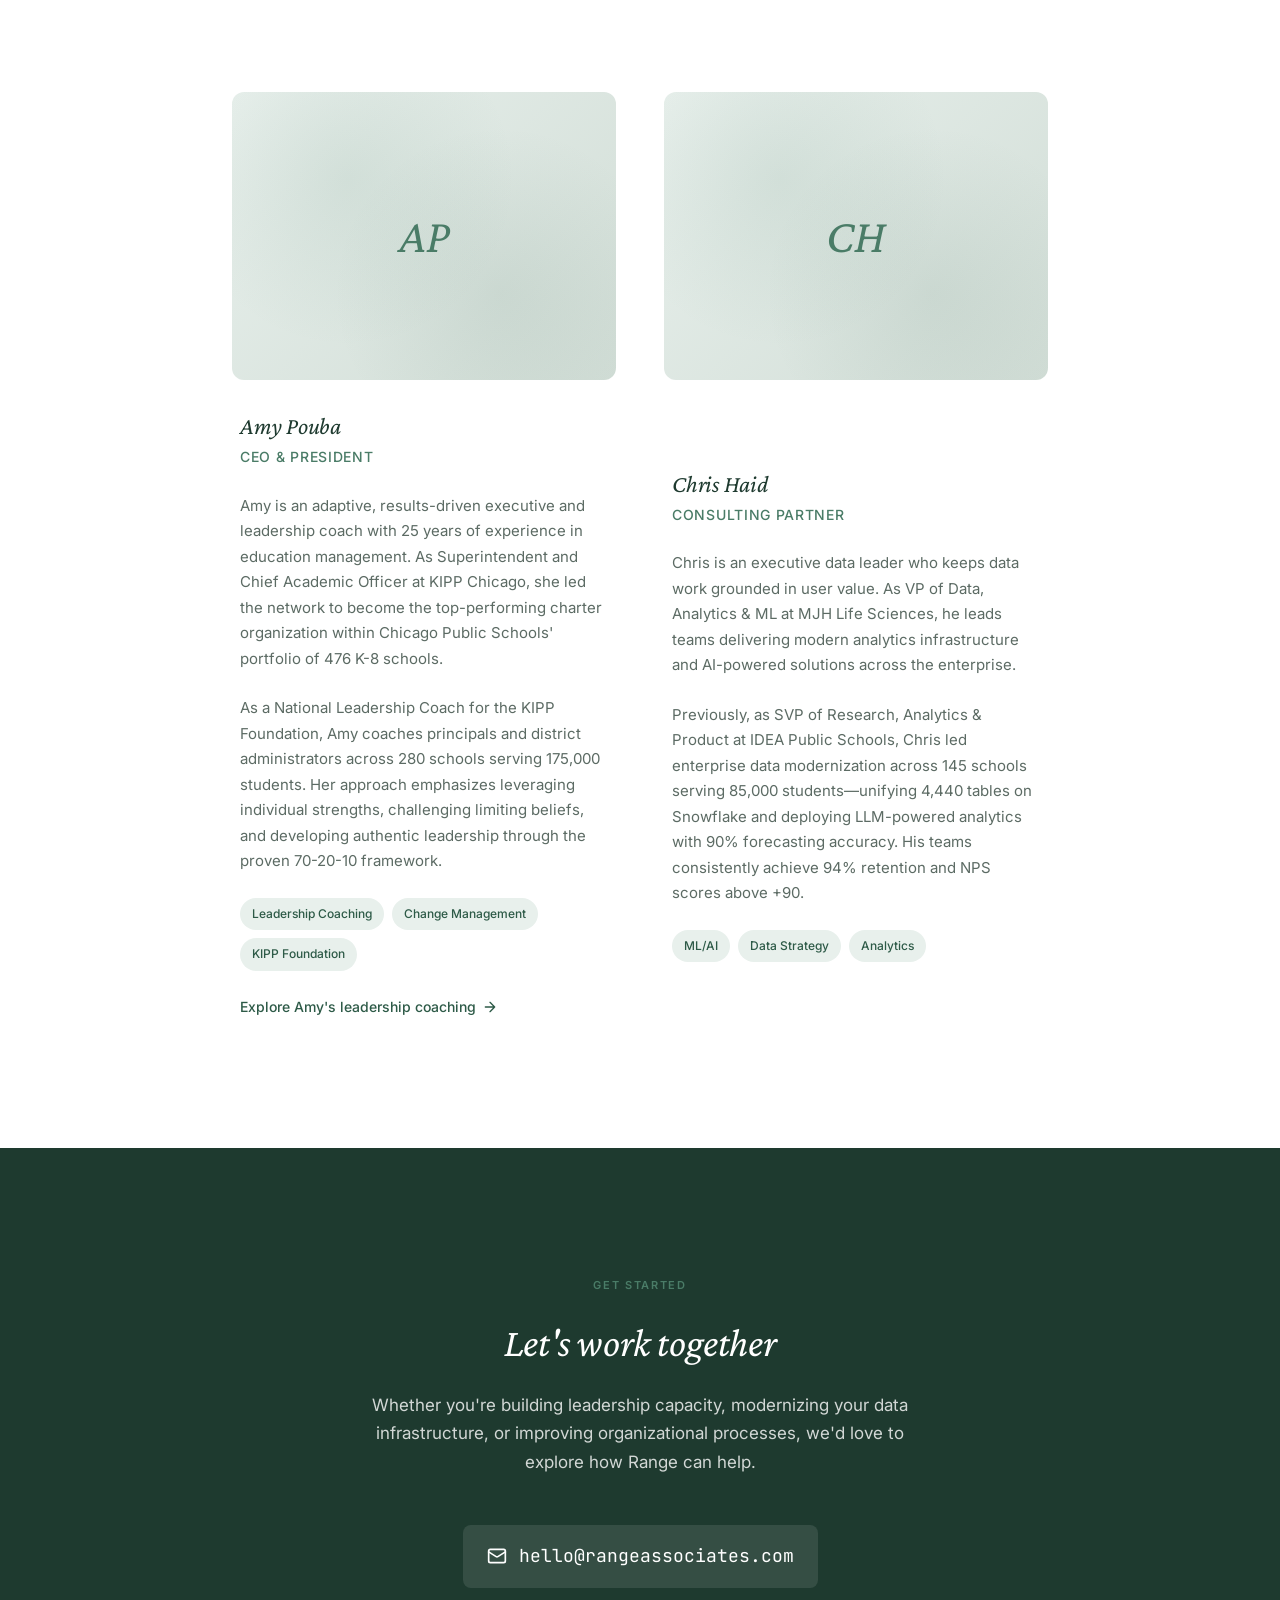
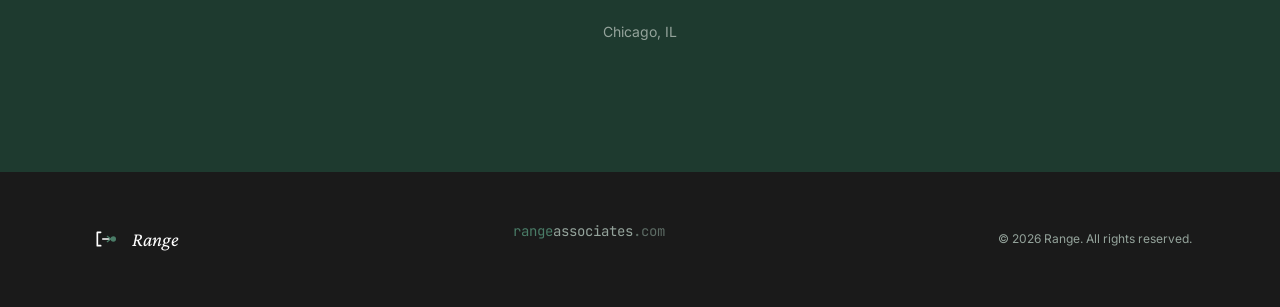
==== commit 30ceb446: "Emphasize 'range' in footer domain; add coaching CTA to Leadership card - Footer domain now highligh" ====
--- a/index.html
+++ b/index.html
@@ -140,6 +140,12 @@
               <li>Performance management systems</li>
               <li>Talent development strategy</li>
             </ul>
+            <a href="https://www.within-range.com" class="service-card__cta" target="_blank" rel="noopener">
+              Explore leadership coaching
+              <svg width="16" height="16" viewBox="0 0 24 24" fill="none" stroke="currentColor" stroke-width="2" stroke-linecap="round" stroke-linejoin="round" aria-hidden="true">
+                <path d="M5 12h14M12 5l7 7-7 7"/>
+              </svg>
+            </a>
           </div>
 
           <!-- Analytics & Intelligence -->
@@ -272,7 +278,7 @@
           </svg>
           <span class="footer__wordmark">Range</span>
         </div>
-        <p class="footer__domain"><span>ran</span>geassociates.com</p>
+        <p class="footer__domain"><span class="footer__domain-em">range</span>associates<span class="footer__domain-tld">.com</span></p>
         <p class="footer__copyright">&copy; 2026 Range. All rights reserved.</p>
       </div>
     </div>
--- a/css/styles.css
+++ b/css/styles.css
@@ -547,6 +547,34 @@
   background: var(--stone);
 }
 
+.service-card__cta {
+  display: inline-flex;
+  align-items: center;
+  gap: 0.375rem;
+  margin-top: var(--space-lg);
+  font-size: 0.875rem;
+  font-weight: 500;
+  color: white;
+  background: var(--lead-500);
+  padding: 0.625rem 1.25rem;
+  border-radius: 2rem;
+  transition: all var(--duration-fast) var(--ease-out);
+}
+
+.service-card__cta:hover {
+  background: var(--lead-600);
+  color: white;
+  transform: translateY(-1px);
+}
+
+.service-card__cta svg {
+  transition: transform var(--duration-fast) var(--ease-out);
+}
+
+.service-card__cta:hover svg {
+  transform: translateX(3px);
+}
+
 /* --------------------------------------------------------------------------
    Founders Section
    -------------------------------------------------------------------------- */
@@ -777,8 +805,12 @@
   color: var(--stone);
 }
 
-.footer__domain span {
+.footer__domain-em {
   color: var(--sage);
+}
+
+.footer__domain-tld {
+  color: var(--slate);
 }
 
 .footer__copyright {
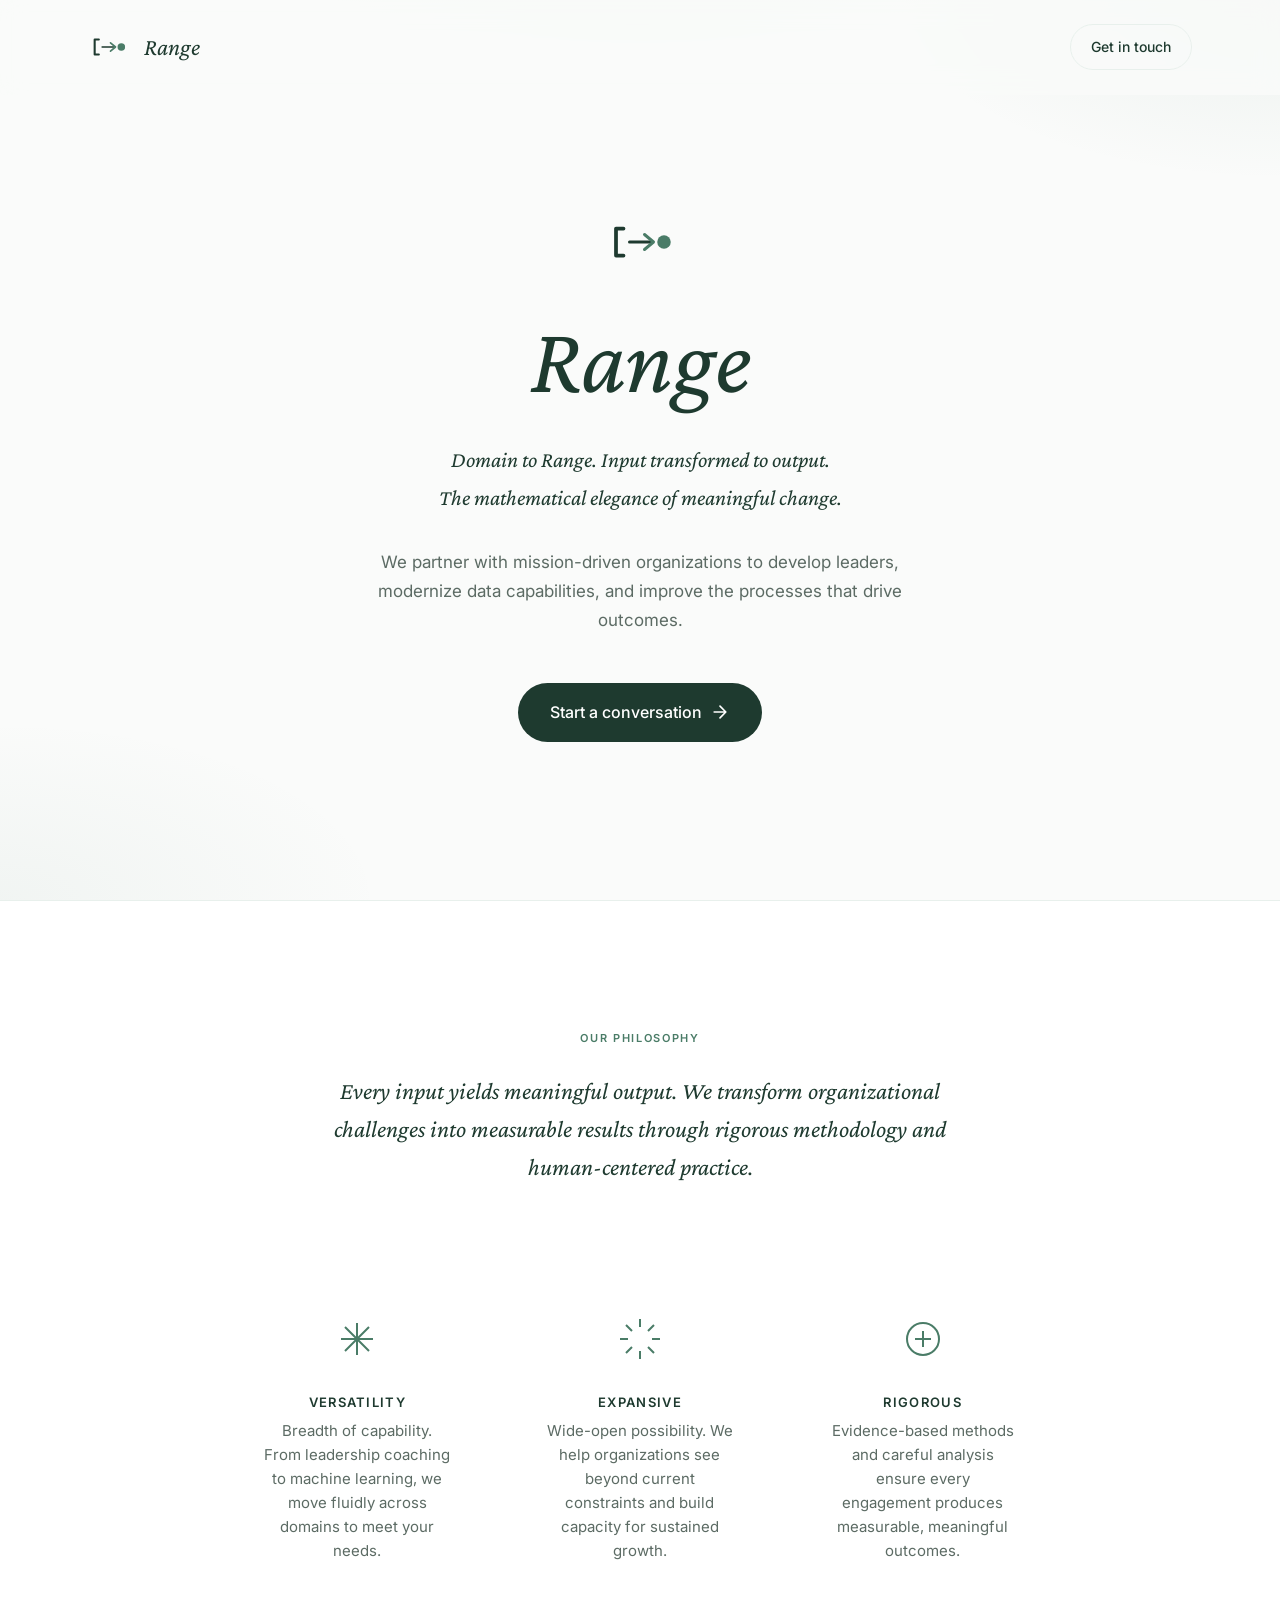
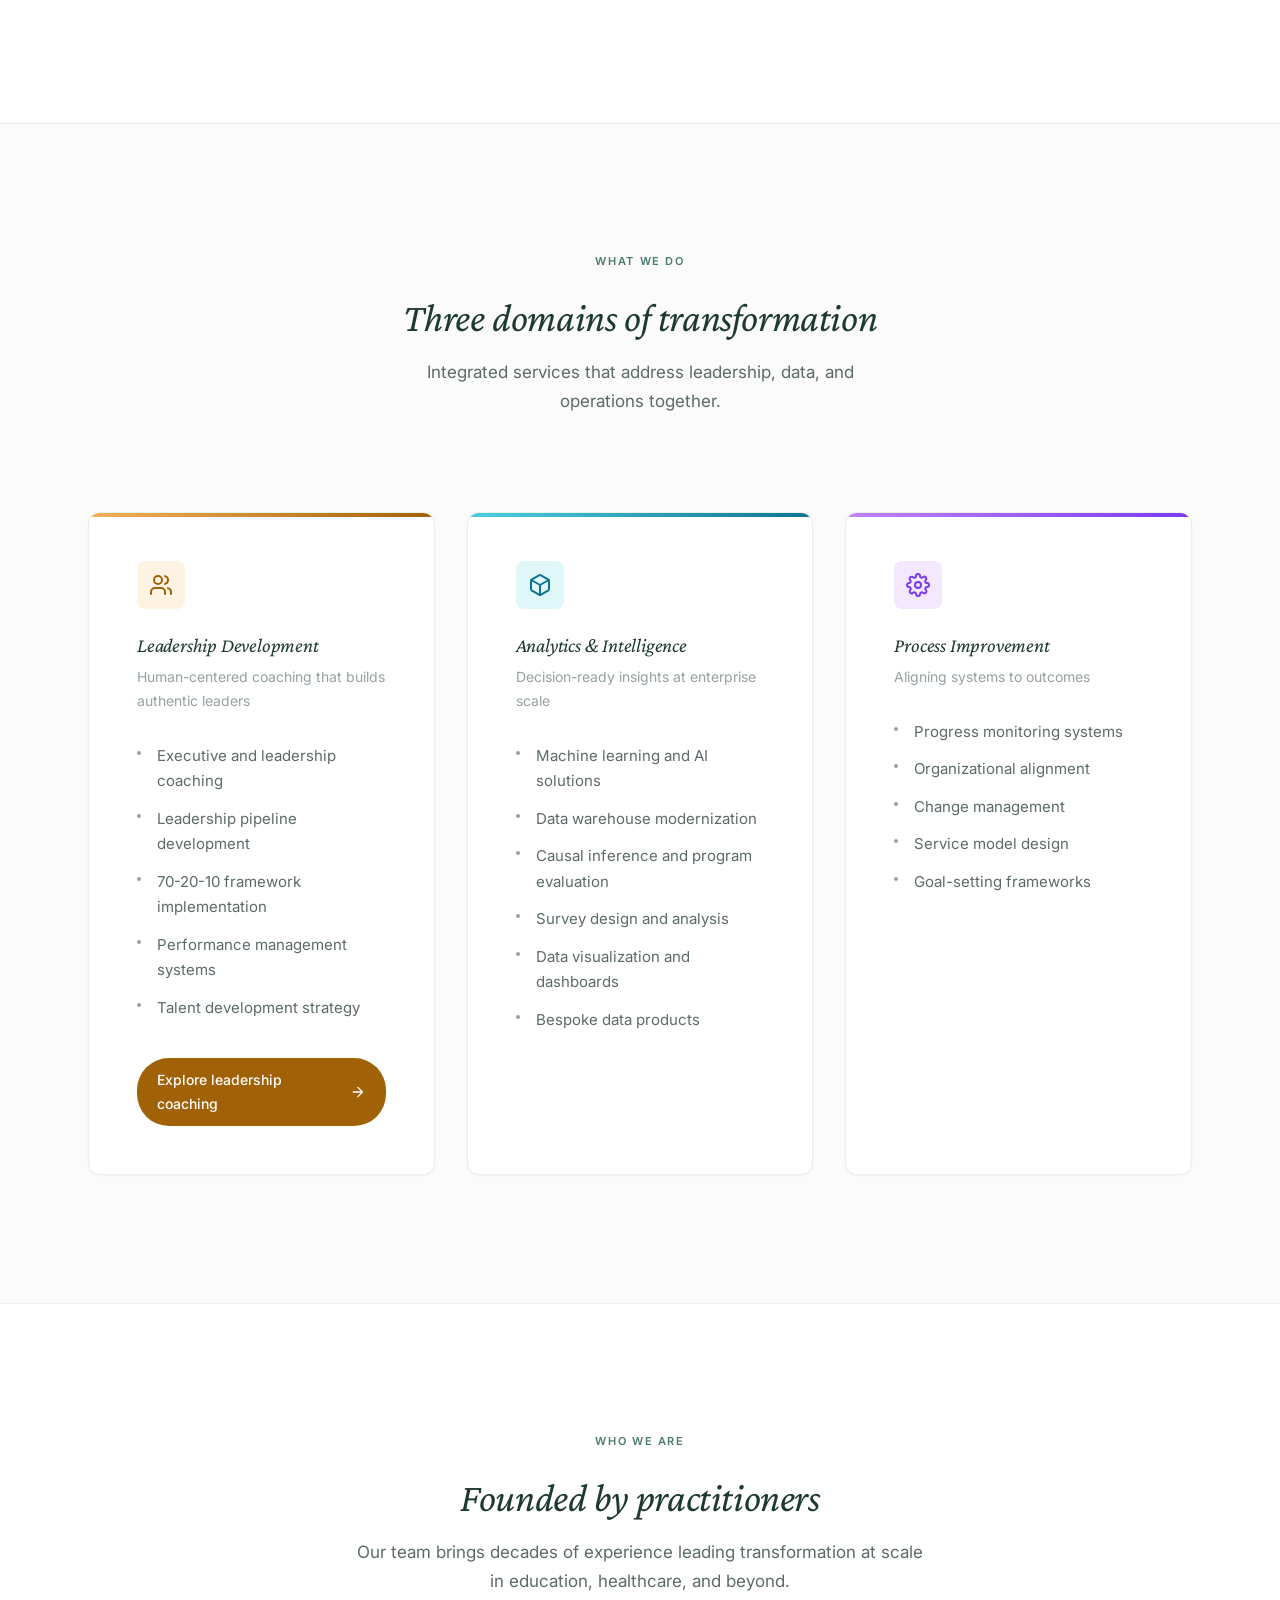
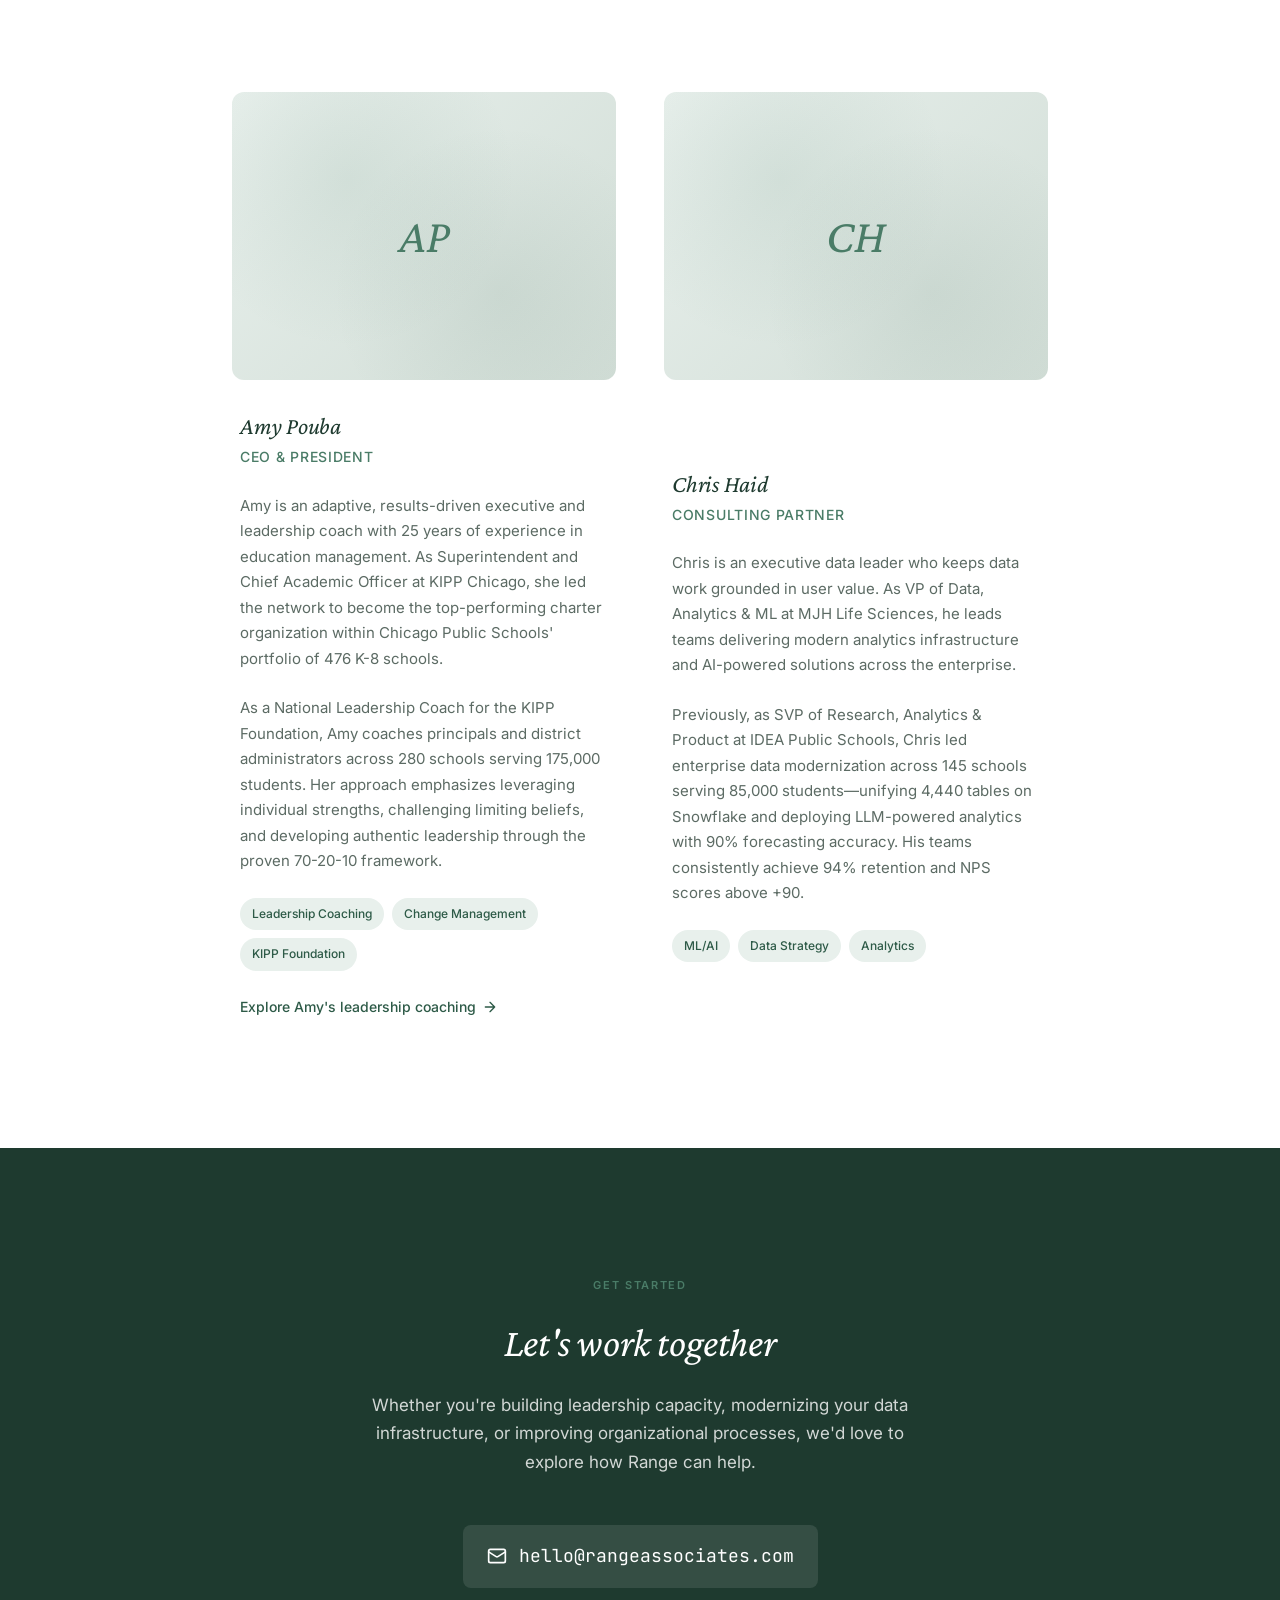
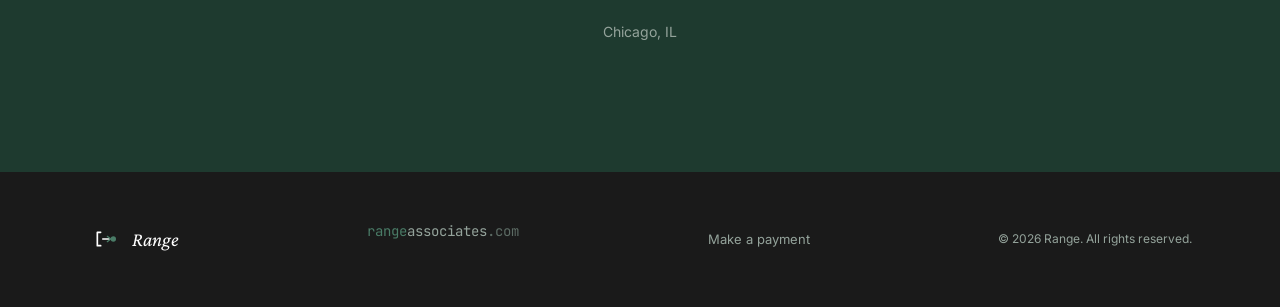
==== commit 6f8e30e4: "Add /payments page with Stripe Payment Links The site is static on GitHub Pages, so there is no serv" ====
--- a/index.html
+++ b/index.html
@@ -279,6 +279,7 @@
           <span class="footer__wordmark">Range</span>
         </div>
         <p class="footer__domain"><span class="footer__domain-em">range</span>associates<span class="footer__domain-tld">.com</span></p>
+        <a href="/payments" class="footer__link">Make a payment</a>
         <p class="footer__copyright">&copy; 2026 Range. All rights reserved.</p>
       </div>
     </div>
--- a/css/styles.css
+++ b/css/styles.css
@@ -895,3 +895,430 @@
 .skip-link:focus {
   top: var(--space-md);
 }
+
+/* --------------------------------------------------------------------------
+   Payments Page
+   -------------------------------------------------------------------------- */
+
+/* Compact hero for subpages - clears the fixed header */
+.page-hero {
+  padding-top: calc(var(--space-3xl) + 4rem);
+  padding-bottom: var(--space-2xl);
+  background: linear-gradient(180deg, var(--mist) 0%, var(--paper) 100%);
+}
+
+.page-hero__title {
+  margin-bottom: var(--space-md);
+}
+
+.page-hero__description {
+  font-size: 1.0625rem;
+  color: var(--slate);
+  max-width: 38rem;
+}
+
+/* Section scaffolding */
+.pay-section--alt {
+  background: var(--mist);
+}
+
+.pay-section__header {
+  margin-bottom: var(--space-xl);
+}
+
+.pay-section__header--center {
+  text-align: center;
+  margin-left: auto;
+  margin-right: auto;
+  max-width: 38rem;
+}
+
+.pay-section__title {
+  margin-bottom: var(--space-sm);
+}
+
+.pay-section__subtitle {
+  font-size: 1.0625rem;
+  color: var(--slate);
+  max-width: 38rem;
+}
+
+.pay-section__header--center .pay-section__subtitle {
+  margin-left: auto;
+  margin-right: auto;
+}
+
+/* Primary payment button */
+.btn-pay {
+  display: inline-flex;
+  align-items: center;
+  justify-content: center;
+  gap: 0.5rem;
+  font-family: var(--font-body);
+  font-size: 1rem;
+  font-weight: 500;
+  color: white;
+  background: var(--forest);
+  border: 1px solid var(--forest);
+  padding: 1rem 2rem;
+  border-radius: 3rem;
+  cursor: pointer;
+  transition: all var(--duration-normal) var(--ease-out);
+}
+
+.btn-pay:hover {
+  background: var(--pine);
+  border-color: var(--pine);
+  color: white;
+  transform: translateY(-2px);
+  box-shadow: 0 8px 24px rgba(30, 58, 47, 0.2);
+}
+
+.btn-pay svg {
+  transition: transform var(--duration-fast) var(--ease-out);
+}
+
+.btn-pay:hover svg {
+  transform: translateX(4px);
+}
+
+.btn-pay--full {
+  width: 100%;
+}
+
+/* Shown when a Stripe Payment Link has not been configured yet */
+.btn-pay--pending {
+  background: transparent;
+  color: var(--forest);
+  border-color: var(--stone);
+}
+
+.btn-pay--pending:hover {
+  background: var(--forest);
+  border-color: var(--forest);
+  color: white;
+}
+
+/* Invoice form */
+.pay-form {
+  background: white;
+  border: 1px solid var(--mist);
+  border-radius: 0.75rem;
+  padding: var(--space-xl);
+  box-shadow: 0 1px 3px rgba(0, 0, 0, 0.04);
+}
+
+@media (max-width: 640px) {
+  .pay-form {
+    padding: var(--space-md);
+  }
+}
+
+.pay-field {
+  margin-bottom: var(--space-lg);
+}
+
+.pay-label {
+  display: block;
+  font-size: 0.875rem;
+  font-weight: 600;
+  color: var(--forest);
+  margin-bottom: var(--space-xs);
+}
+
+.pay-label__optional {
+  font-weight: 400;
+  color: var(--stone);
+}
+
+.pay-input {
+  display: block;
+  width: 100%;
+  font-family: var(--font-mono);
+  font-size: 1rem;
+  color: var(--ink);
+  background: var(--paper);
+  border: 1px solid var(--mist);
+  border-radius: 0.5rem;
+  padding: 0.875rem 1rem;
+  transition: border-color var(--duration-fast) var(--ease-out),
+              box-shadow var(--duration-fast) var(--ease-out);
+}
+
+.pay-input::placeholder {
+  color: var(--stone);
+}
+
+.pay-input:focus {
+  outline: none;
+  border-color: var(--sage);
+  box-shadow: 0 0 0 3px rgba(74, 124, 103, 0.15);
+}
+
+.pay-input[aria-invalid="true"] {
+  border-color: var(--ember);
+}
+
+.pay-input[aria-invalid="true"]:focus {
+  box-shadow: 0 0 0 3px rgba(194, 65, 12, 0.15);
+}
+
+.pay-hint {
+  font-size: 0.8125rem;
+  line-height: 1.5;
+  color: var(--stone);
+  margin: var(--space-xs) 0 0;
+}
+
+.pay-error {
+  font-size: 0.8125rem;
+  font-weight: 500;
+  color: var(--ember);
+  margin: var(--space-xs) 0 0;
+}
+
+.pay-note {
+  font-size: 0.8125rem;
+  color: var(--stone);
+  text-align: center;
+  margin: var(--space-sm) 0 0;
+}
+
+/* Engagement cards */
+.pay-grid {
+  display: grid;
+  grid-template-columns: repeat(3, 1fr);
+  gap: var(--space-lg);
+  align-items: start;
+}
+
+@media (max-width: 1024px) {
+  .pay-grid {
+    grid-template-columns: 1fr;
+    gap: var(--space-xl);
+  }
+}
+
+.pay-card {
+  display: flex;
+  flex-direction: column;
+  background: white;
+  border: 1px solid transparent;
+  border-radius: 0.75rem;
+  padding: var(--space-xl);
+  box-shadow: 0 1px 3px rgba(0, 0, 0, 0.04);
+  transition: all var(--duration-normal) var(--ease-out);
+}
+
+.pay-card:hover {
+  transform: translateY(-4px);
+  box-shadow: 0 12px 32px rgba(0, 0, 0, 0.08);
+}
+
+.pay-card__title {
+  margin-bottom: var(--space-xs);
+}
+
+.pay-card__price {
+  font-family: var(--font-mono);
+  font-size: 2rem;
+  color: var(--forest);
+  line-height: 1.2;
+  margin-bottom: 0.25rem;
+}
+
+.pay-card__period {
+  font-size: 1rem;
+  color: var(--stone);
+}
+
+.pay-card__meta {
+  font-size: 0.8125rem;
+  text-transform: uppercase;
+  letter-spacing: 0.08em;
+  color: var(--sage);
+  margin-bottom: var(--space-md);
+}
+
+.pay-card__description {
+  font-size: 0.9375rem;
+  color: var(--slate);
+  margin-bottom: var(--space-md);
+}
+
+.pay-card__list {
+  list-style: none;
+  margin-bottom: var(--space-lg);
+}
+
+.pay-card__list li {
+  position: relative;
+  padding-left: var(--space-md);
+  font-size: 0.9375rem;
+  line-height: 1.6;
+  color: var(--slate);
+  margin-bottom: var(--space-xs);
+}
+
+.pay-card__list li::before {
+  content: '';
+  position: absolute;
+  left: 0;
+  top: 0.6875rem;
+  width: 6px;
+  height: 6px;
+  border-radius: 50%;
+  background: var(--sage);
+}
+
+/* Push the button to the bottom so cards of differing height stay aligned */
+.pay-card .btn-pay {
+  margin-top: auto;
+}
+
+/* Deposit */
+.pay-deposit {
+  display: flex;
+  align-items: center;
+  justify-content: space-between;
+  gap: var(--space-lg);
+  background: white;
+  border: 1px solid var(--mist);
+  border-radius: 0.75rem;
+  padding: var(--space-xl);
+  box-shadow: 0 1px 3px rgba(0, 0, 0, 0.04);
+}
+
+@media (max-width: 640px) {
+  .pay-deposit {
+    flex-direction: column;
+    align-items: stretch;
+    text-align: center;
+    padding: var(--space-md);
+  }
+
+  .pay-deposit .btn-pay {
+    width: 100%;
+  }
+}
+
+.pay-deposit__label {
+  display: block;
+  font-size: 0.6875rem;
+  font-weight: 600;
+  text-transform: uppercase;
+  letter-spacing: 0.15em;
+  color: var(--sage);
+  margin-bottom: var(--space-xs);
+}
+
+.pay-deposit__price {
+  font-family: var(--font-mono);
+  font-size: 2.5rem;
+  color: var(--forest);
+  line-height: 1;
+}
+
+/* Trust strip */
+.pay-trust {
+  background: var(--forest);
+  padding: var(--space-2xl) 0;
+}
+
+.pay-trust__inner {
+  display: flex;
+  align-items: flex-start;
+  gap: var(--space-md);
+}
+
+.pay-trust__icon {
+  flex-shrink: 0;
+  color: var(--sage);
+  margin-top: 0.125rem;
+}
+
+.pay-trust__title {
+  font-weight: 600;
+  color: white;
+  margin-bottom: var(--space-xs);
+}
+
+.pay-trust__text {
+  font-size: 0.9375rem;
+  color: rgba(255, 255, 255, 0.8);
+}
+
+.pay-trust__text a {
+  color: white;
+  text-decoration: underline;
+  text-underline-offset: 3px;
+}
+
+.pay-trust__text a:hover {
+  color: var(--mist);
+}
+
+/* Payment confirmation page */
+.confirm {
+  min-height: 70vh;
+  display: flex;
+  align-items: center;
+  padding-top: calc(var(--space-3xl) + 4rem);
+  text-align: center;
+}
+
+.confirm__content {
+  max-width: 36rem;
+  margin: 0 auto;
+}
+
+.confirm__mark {
+  display: inline-flex;
+  align-items: center;
+  justify-content: center;
+  width: 4rem;
+  height: 4rem;
+  border-radius: 50%;
+  background: var(--mist);
+  color: var(--pine);
+  margin-bottom: var(--space-lg);
+}
+
+.confirm__title {
+  margin-bottom: var(--space-md);
+}
+
+.confirm__description {
+  font-size: 1.0625rem;
+  color: var(--slate);
+  margin-bottom: var(--space-md);
+}
+
+.confirm__actions {
+  display: flex;
+  flex-direction: column;
+  align-items: center;
+  gap: var(--space-md);
+  margin-top: var(--space-lg);
+}
+
+.confirm__secondary {
+  font-family: var(--font-mono);
+  font-size: 0.875rem;
+  color: var(--slate);
+}
+
+/* Footer logo is a link on subpages */
+.footer__logo:hover .footer__wordmark {
+  color: var(--mist);
+}
+
+.footer__link {
+  font-size: 0.8125rem;
+  color: var(--stone);
+  transition: color var(--duration-fast) var(--ease-out);
+}
+
+.footer__link:hover {
+  color: var(--mist);
+}
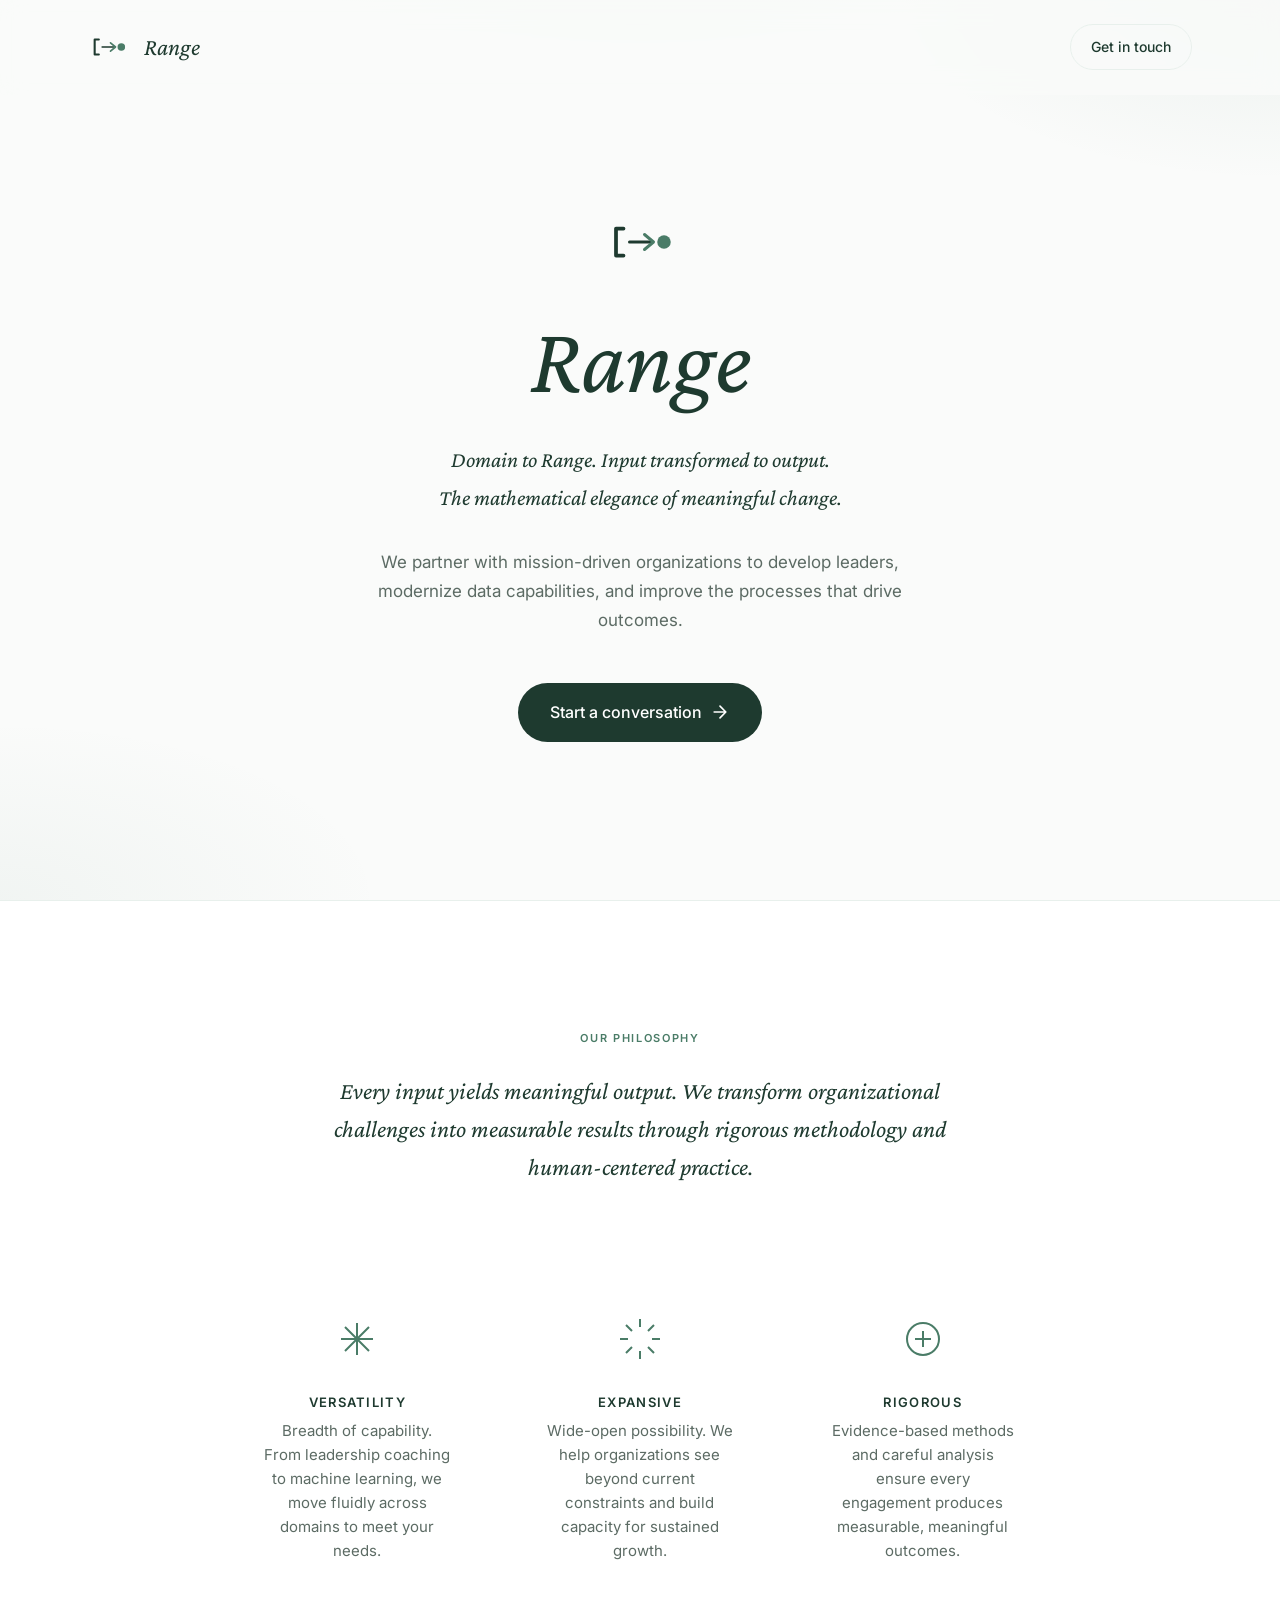
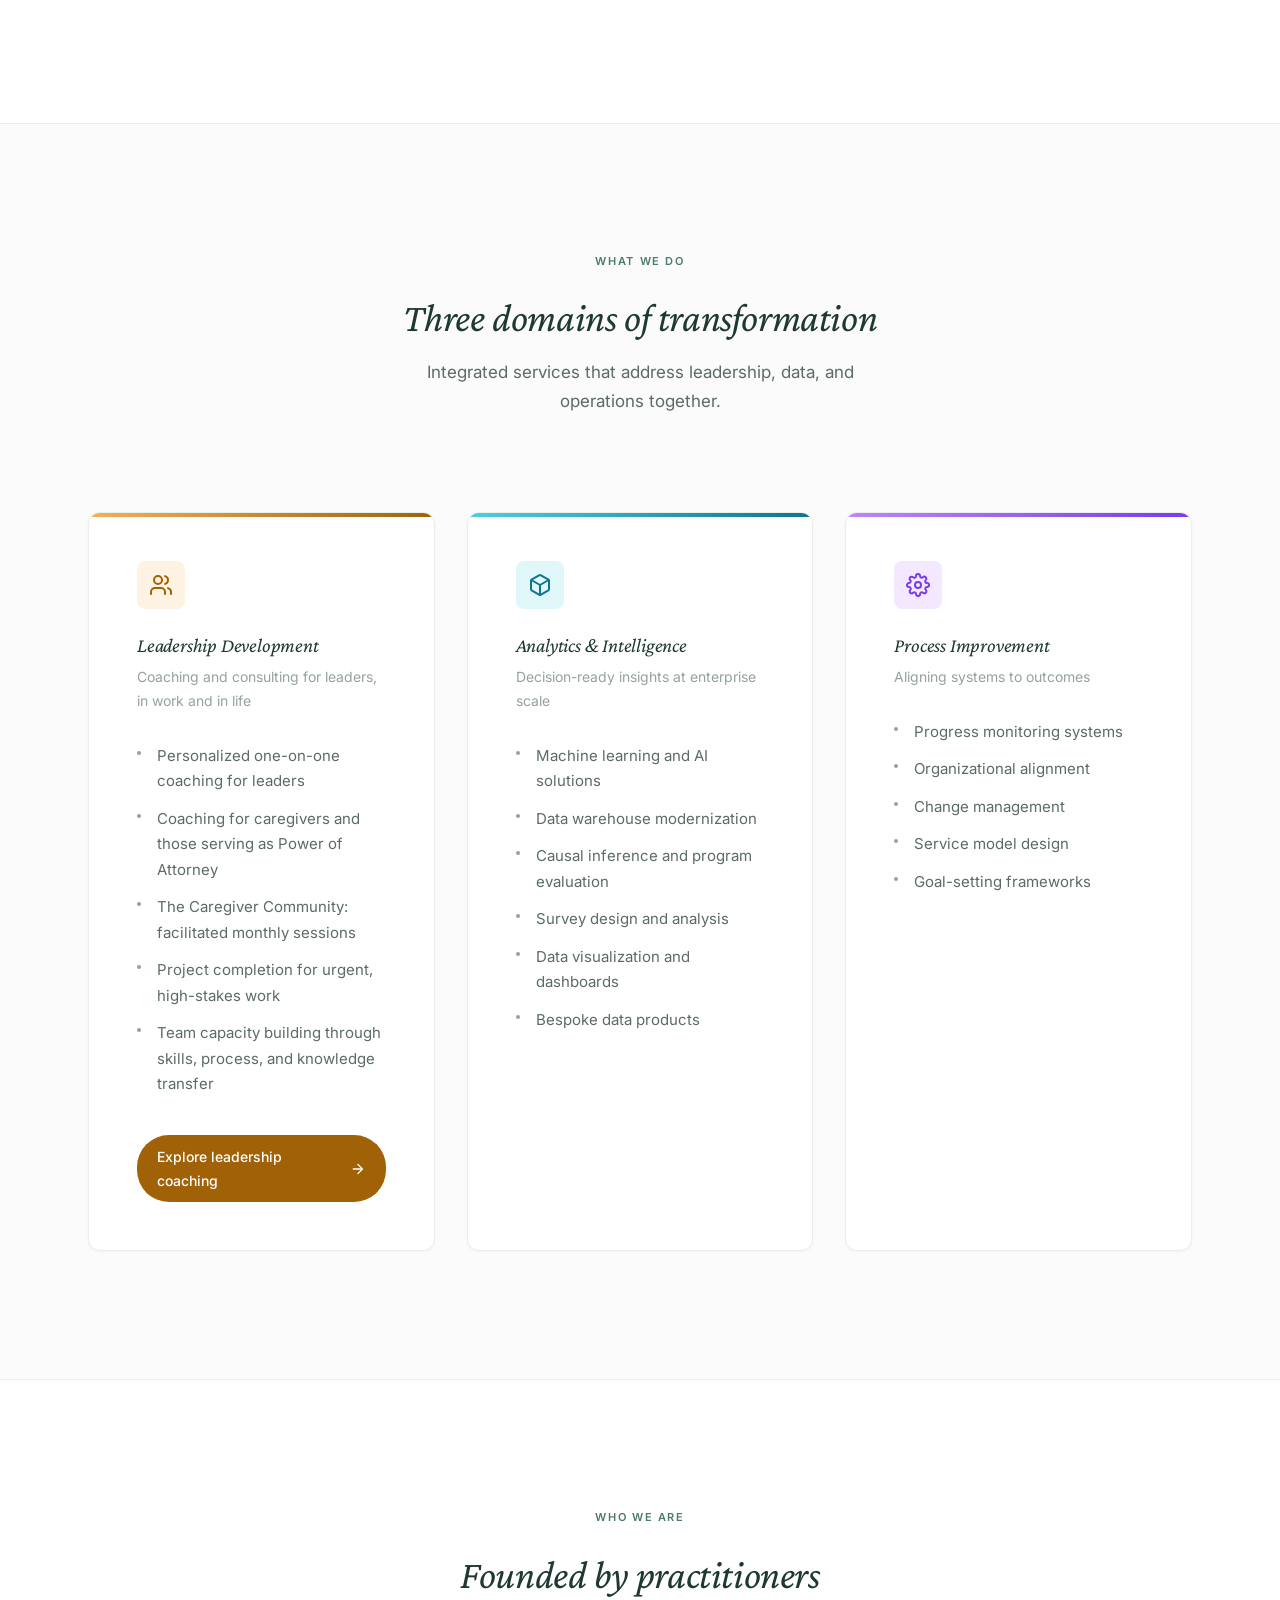
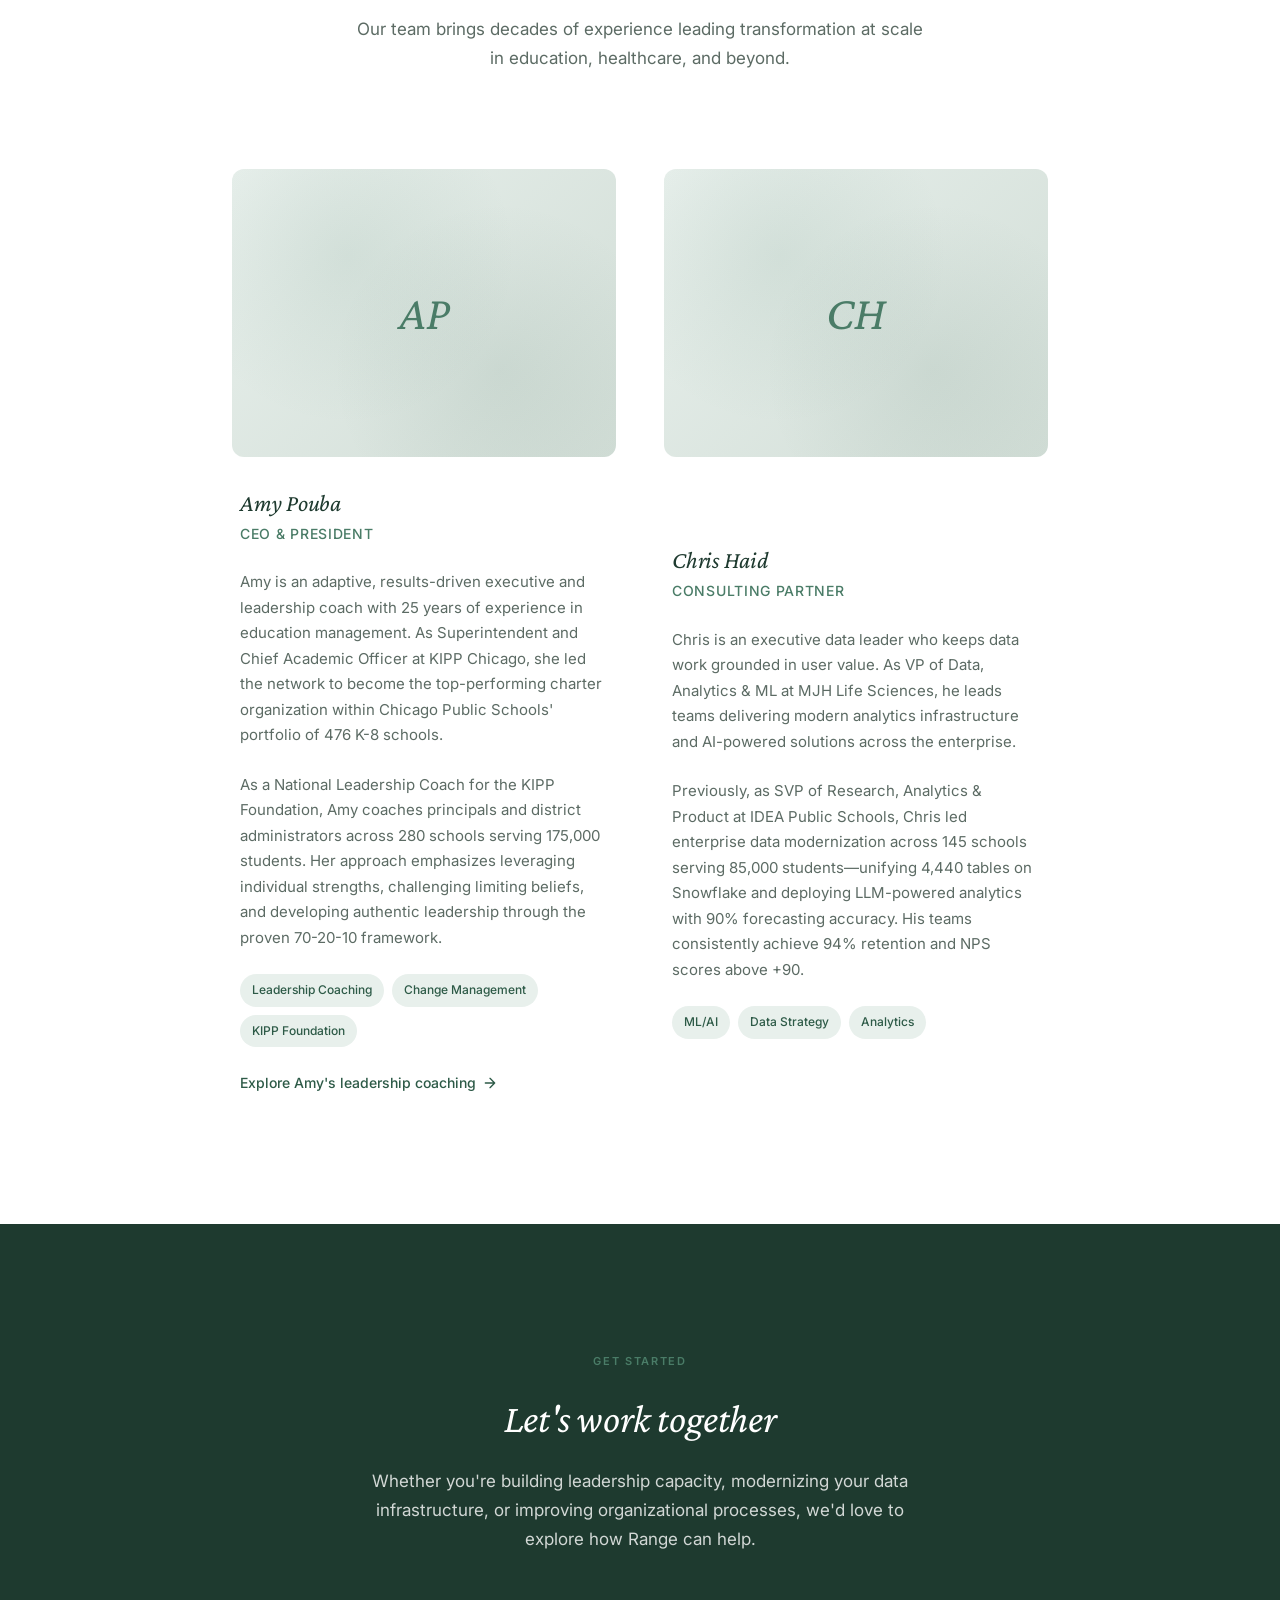
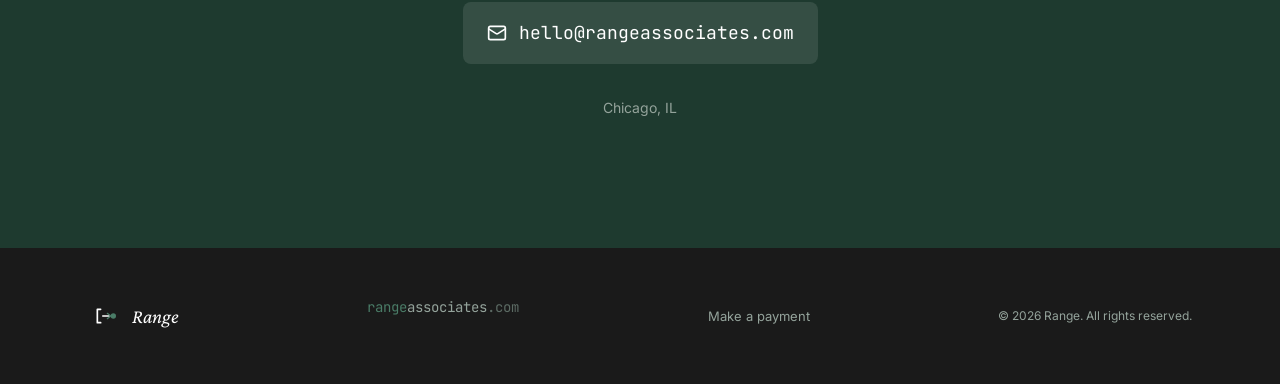
==== commit d6622e4a: "Align Leadership Development blurbs with the within-range.com services Co-Authored-By: Claude Fable " ====
--- a/index.html
+++ b/index.html
@@ -132,13 +132,13 @@
               </svg>
             </div>
             <h3 class="service-card__title">Leadership Development</h3>
-            <p class="service-card__subtitle">Human-centered coaching that builds authentic leaders</p>
+            <p class="service-card__subtitle">Coaching and consulting for leaders, in work and in life</p>
             <ul class="service-card__list">
-              <li>Executive and leadership coaching</li>
-              <li>Leadership pipeline development</li>
-              <li>70-20-10 framework implementation</li>
-              <li>Performance management systems</li>
-              <li>Talent development strategy</li>
+              <li>Personalized one-on-one coaching for leaders</li>
+              <li>Coaching for caregivers and those serving as Power of Attorney</li>
+              <li>The Caregiver Community: facilitated monthly sessions</li>
+              <li>Project completion for urgent, high-stakes work</li>
+              <li>Team capacity building through skills, process, and knowledge transfer</li>
             </ul>
             <a href="https://www.within-range.com" class="service-card__cta" target="_blank" rel="noopener">
               Explore leadership coaching
--- a/css/styles.css
+++ b/css/styles.css
@@ -926,13 +926,6 @@
   margin-bottom: var(--space-xl);
 }
 
-.pay-section__header--center {
-  text-align: center;
-  margin-left: auto;
-  margin-right: auto;
-  max-width: 38rem;
-}
-
 .pay-section__title {
   margin-bottom: var(--space-sm);
 }
@@ -941,11 +934,6 @@
   font-size: 1.0625rem;
   color: var(--slate);
   max-width: 38rem;
-}
-
-.pay-section__header--center .pay-section__subtitle {
-  margin-left: auto;
-  margin-right: auto;
 }
 
 /* Primary payment button */
@@ -999,8 +987,54 @@
   color: white;
 }
 
-/* Invoice form */
-.pay-form {
+.pay-note {
+  font-size: 0.8125rem;
+  color: var(--stone);
+  text-align: center;
+  margin: var(--space-sm) 0 0;
+}
+
+/* Side-by-side offering cards */
+.pay-grid {
+  display: grid;
+  grid-template-columns: repeat(2, minmax(0, 1fr));
+  gap: var(--space-lg);
+  align-items: stretch;
+}
+
+@media (max-width: 768px) {
+  .pay-grid {
+    grid-template-columns: 1fr;
+  }
+}
+
+.pay-grid .pay-offering {
+  display: flex;
+  flex-direction: column;
+}
+
+.pay-grid .pay-offering__description {
+  flex: 1 1 auto;
+}
+
+.pay-offering__description {
+  font-size: 0.9375rem;
+  color: var(--slate);
+  margin-bottom: var(--space-lg);
+}
+
+.pay-note a {
+  color: var(--forest);
+  text-decoration: underline;
+  text-underline-offset: 2px;
+}
+
+.pay-note a:hover {
+  color: var(--pine);
+}
+
+/* Offering panel */
+.pay-offering {
   background: white;
   border: 1px solid var(--mist);
   border-radius: 0.75rem;
@@ -1009,214 +1043,55 @@
 }
 
 @media (max-width: 640px) {
-  .pay-form {
+  .pay-offering {
     padding: var(--space-md);
   }
 }
 
-.pay-field {
+.pay-offering__head {
+  display: flex;
+  align-items: flex-start;
+  justify-content: space-between;
+  gap: var(--space-md);
+  padding-bottom: var(--space-md);
   margin-bottom: var(--space-lg);
-}
-
-.pay-label {
-  display: block;
-  font-size: 0.875rem;
-  font-weight: 600;
-  color: var(--forest);
+  border-bottom: 1px solid var(--mist);
+}
+
+@media (max-width: 640px) {
+  .pay-offering__head {
+    flex-direction: column;
+    gap: var(--space-xs);
+  }
+}
+
+.pay-offering__head .section-label {
   margin-bottom: var(--space-xs);
 }
 
-.pay-label__optional {
-  font-weight: 400;
-  color: var(--stone);
-}
-
-.pay-input {
-  display: block;
-  width: 100%;
-  font-family: var(--font-mono);
-  font-size: 1rem;
-  color: var(--ink);
-  background: var(--paper);
-  border: 1px solid var(--mist);
-  border-radius: 0.5rem;
-  padding: 0.875rem 1rem;
-  transition: border-color var(--duration-fast) var(--ease-out),
-              box-shadow var(--duration-fast) var(--ease-out);
-}
-
-.pay-input::placeholder {
-  color: var(--stone);
-}
-
-.pay-input:focus {
-  outline: none;
-  border-color: var(--sage);
-  box-shadow: 0 0 0 3px rgba(74, 124, 103, 0.15);
-}
-
-.pay-input[aria-invalid="true"] {
-  border-color: var(--ember);
-}
-
-.pay-input[aria-invalid="true"]:focus {
-  box-shadow: 0 0 0 3px rgba(194, 65, 12, 0.15);
-}
-
-.pay-hint {
-  font-size: 0.8125rem;
-  line-height: 1.5;
-  color: var(--stone);
-  margin: var(--space-xs) 0 0;
-}
-
-.pay-error {
-  font-size: 0.8125rem;
-  font-weight: 500;
-  color: var(--ember);
-  margin: var(--space-xs) 0 0;
-}
-
-.pay-note {
-  font-size: 0.8125rem;
-  color: var(--stone);
-  text-align: center;
-  margin: var(--space-sm) 0 0;
-}
-
-/* Engagement cards */
-.pay-grid {
-  display: grid;
-  grid-template-columns: repeat(3, 1fr);
-  gap: var(--space-lg);
-  align-items: start;
-}
-
-@media (max-width: 1024px) {
-  .pay-grid {
-    grid-template-columns: 1fr;
-    gap: var(--space-xl);
-  }
-}
-
-.pay-card {
-  display: flex;
-  flex-direction: column;
-  background: white;
-  border: 1px solid transparent;
-  border-radius: 0.75rem;
-  padding: var(--space-xl);
-  box-shadow: 0 1px 3px rgba(0, 0, 0, 0.04);
-  transition: all var(--duration-normal) var(--ease-out);
-}
-
-.pay-card:hover {
-  transform: translateY(-4px);
-  box-shadow: 0 12px 32px rgba(0, 0, 0, 0.08);
-}
-
-.pay-card__title {
-  margin-bottom: var(--space-xs);
-}
-
-.pay-card__price {
-  font-family: var(--font-mono);
-  font-size: 2rem;
-  color: var(--forest);
-  line-height: 1.2;
+.pay-offering__title {
   margin-bottom: 0.25rem;
 }
 
-.pay-card__period {
-  font-size: 1rem;
-  color: var(--stone);
-}
-
-.pay-card__meta {
+.pay-offering__meta {
   font-size: 0.8125rem;
   text-transform: uppercase;
   letter-spacing: 0.08em;
   color: var(--sage);
-  margin-bottom: var(--space-md);
-}
-
-.pay-card__description {
+}
+
+.pay-offering__price {
+  flex-shrink: 0;
+  font-family: var(--font-mono);
+  font-size: 2.25rem;
+  color: var(--forest);
+  line-height: 1;
+  white-space: nowrap;
+}
+
+.pay-offering__period {
   font-size: 0.9375rem;
-  color: var(--slate);
-  margin-bottom: var(--space-md);
-}
-
-.pay-card__list {
-  list-style: none;
-  margin-bottom: var(--space-lg);
-}
-
-.pay-card__list li {
-  position: relative;
-  padding-left: var(--space-md);
-  font-size: 0.9375rem;
-  line-height: 1.6;
-  color: var(--slate);
-  margin-bottom: var(--space-xs);
-}
-
-.pay-card__list li::before {
-  content: '';
-  position: absolute;
-  left: 0;
-  top: 0.6875rem;
-  width: 6px;
-  height: 6px;
-  border-radius: 50%;
-  background: var(--sage);
-}
-
-/* Push the button to the bottom so cards of differing height stay aligned */
-.pay-card .btn-pay {
-  margin-top: auto;
-}
-
-/* Deposit */
-.pay-deposit {
-  display: flex;
-  align-items: center;
-  justify-content: space-between;
-  gap: var(--space-lg);
-  background: white;
-  border: 1px solid var(--mist);
-  border-radius: 0.75rem;
-  padding: var(--space-xl);
-  box-shadow: 0 1px 3px rgba(0, 0, 0, 0.04);
-}
-
-@media (max-width: 640px) {
-  .pay-deposit {
-    flex-direction: column;
-    align-items: stretch;
-    text-align: center;
-    padding: var(--space-md);
-  }
-
-  .pay-deposit .btn-pay {
-    width: 100%;
-  }
-}
-
-.pay-deposit__label {
-  display: block;
-  font-size: 0.6875rem;
-  font-weight: 600;
-  text-transform: uppercase;
-  letter-spacing: 0.15em;
-  color: var(--sage);
-  margin-bottom: var(--space-xs);
-}
-
-.pay-deposit__price {
-  font-family: var(--font-mono);
-  font-size: 2.5rem;
-  color: var(--forest);
-  line-height: 1;
+  color: var(--stone);
 }
 
 /* Trust strip */
